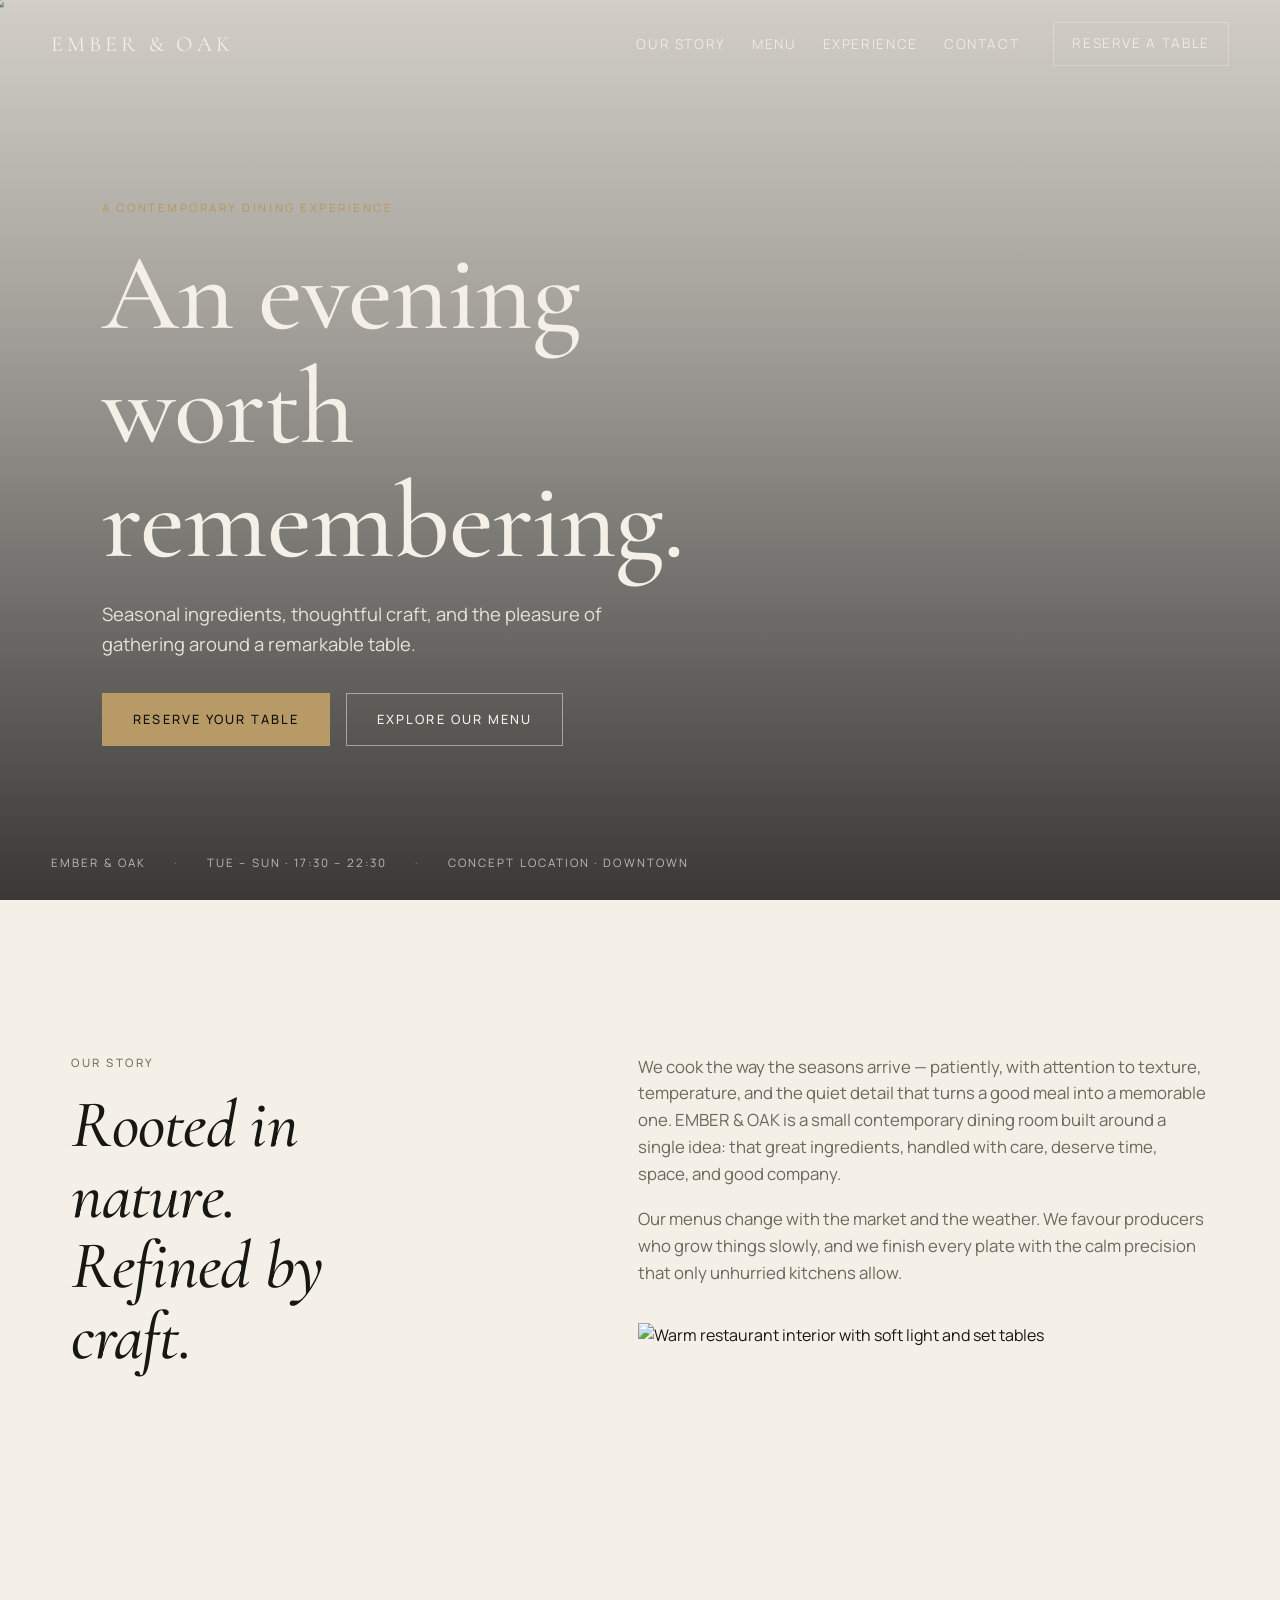
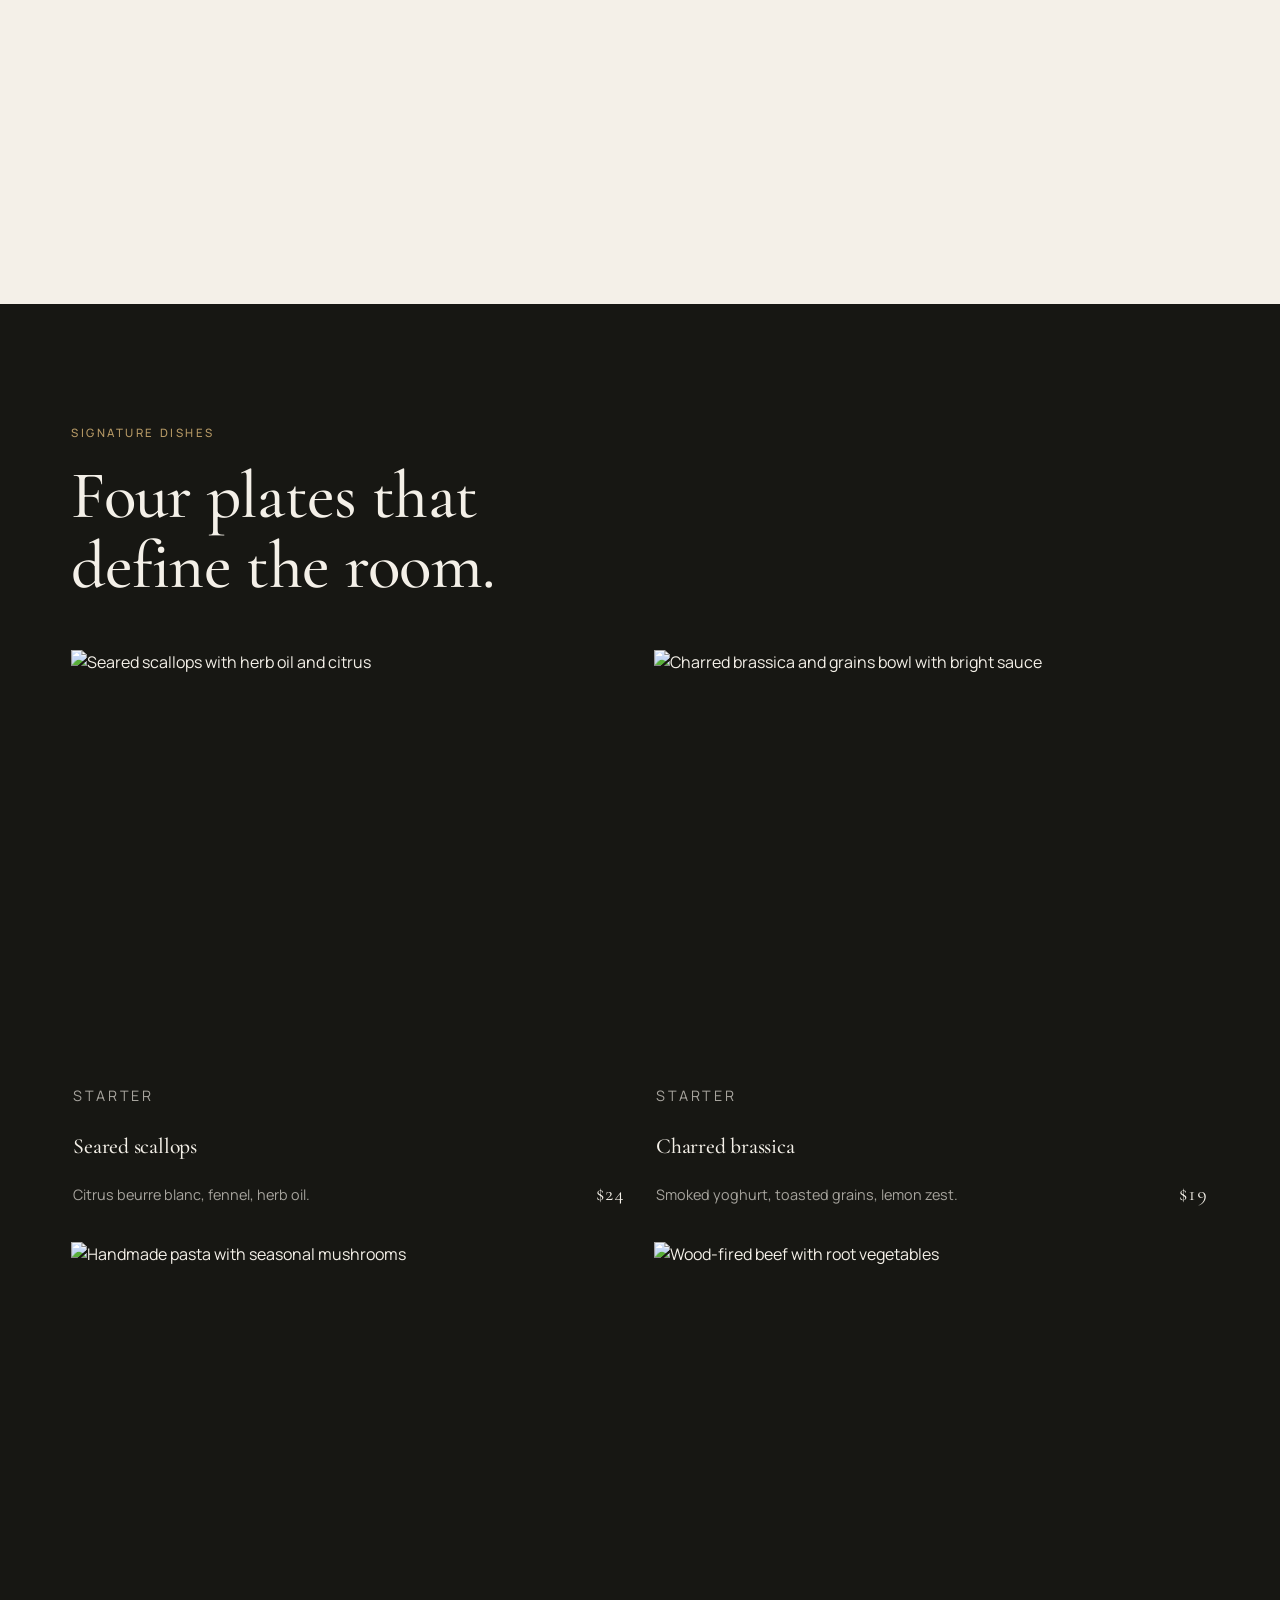
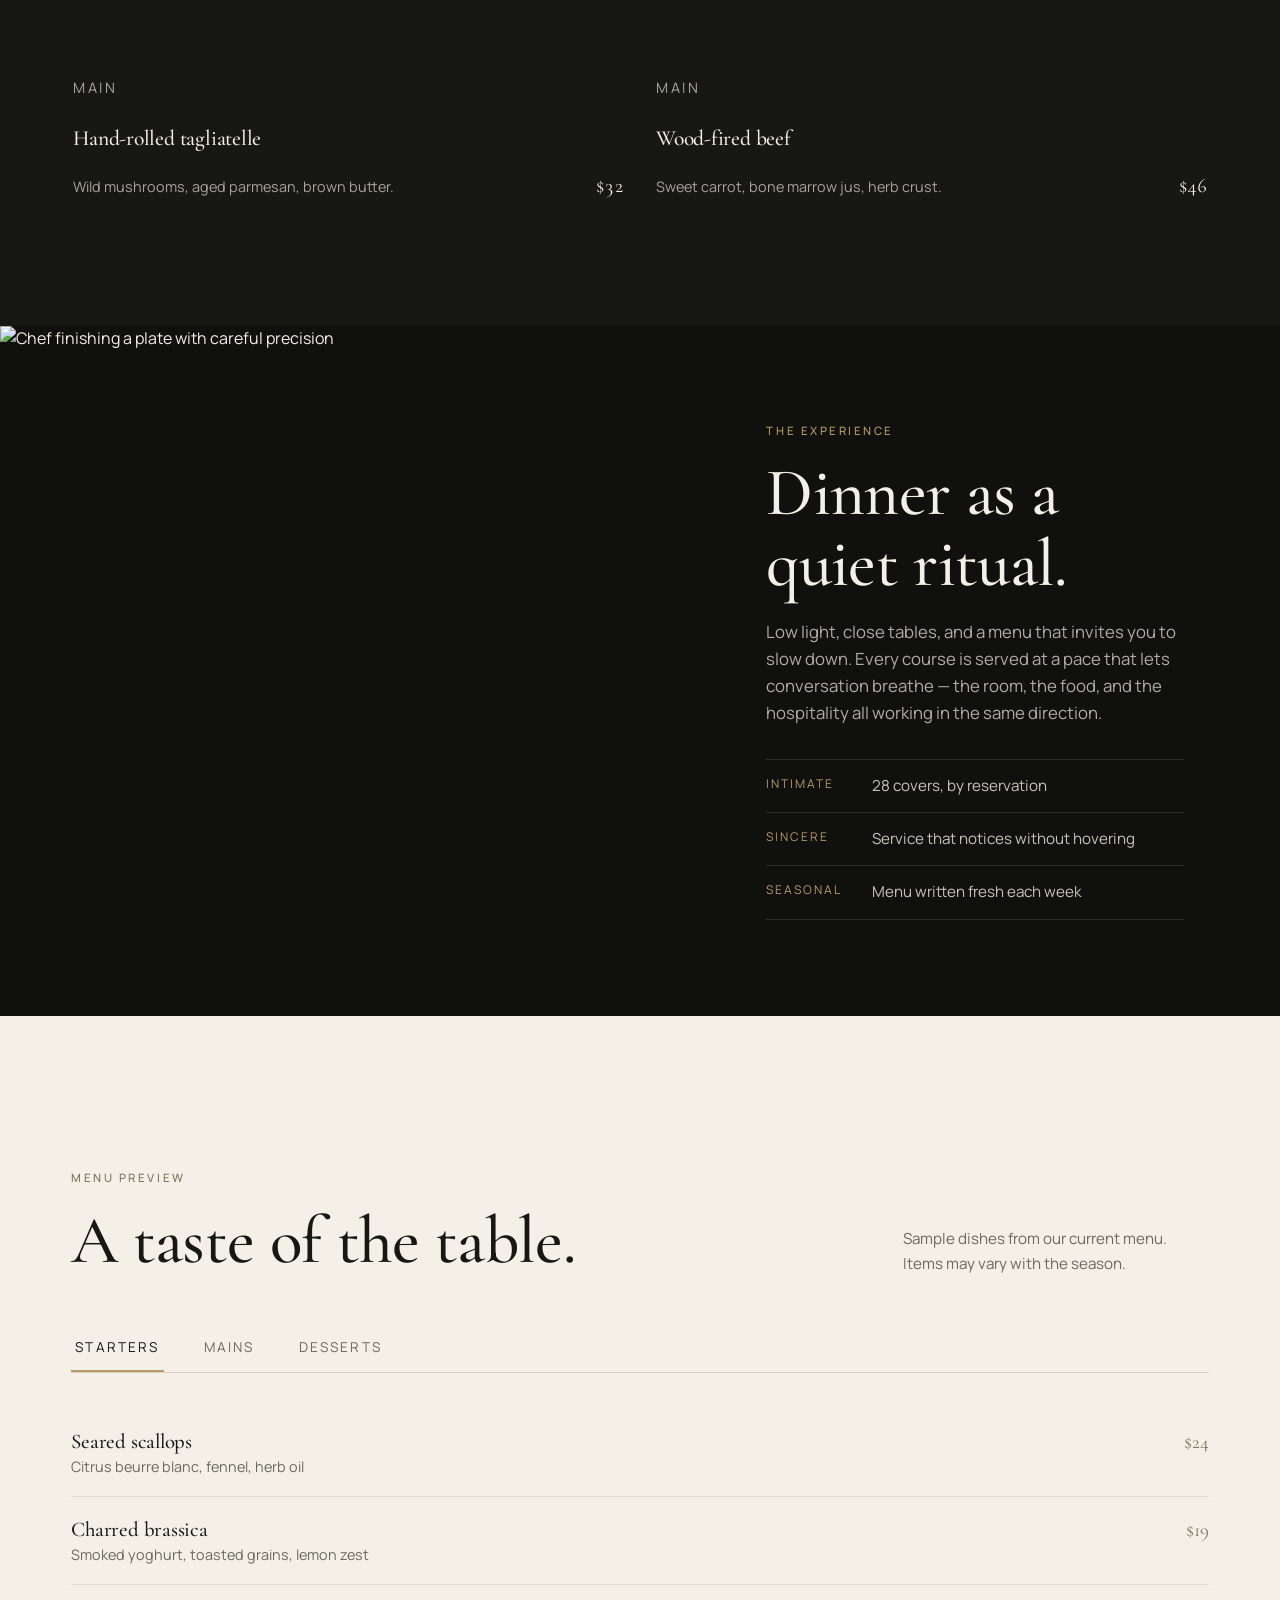
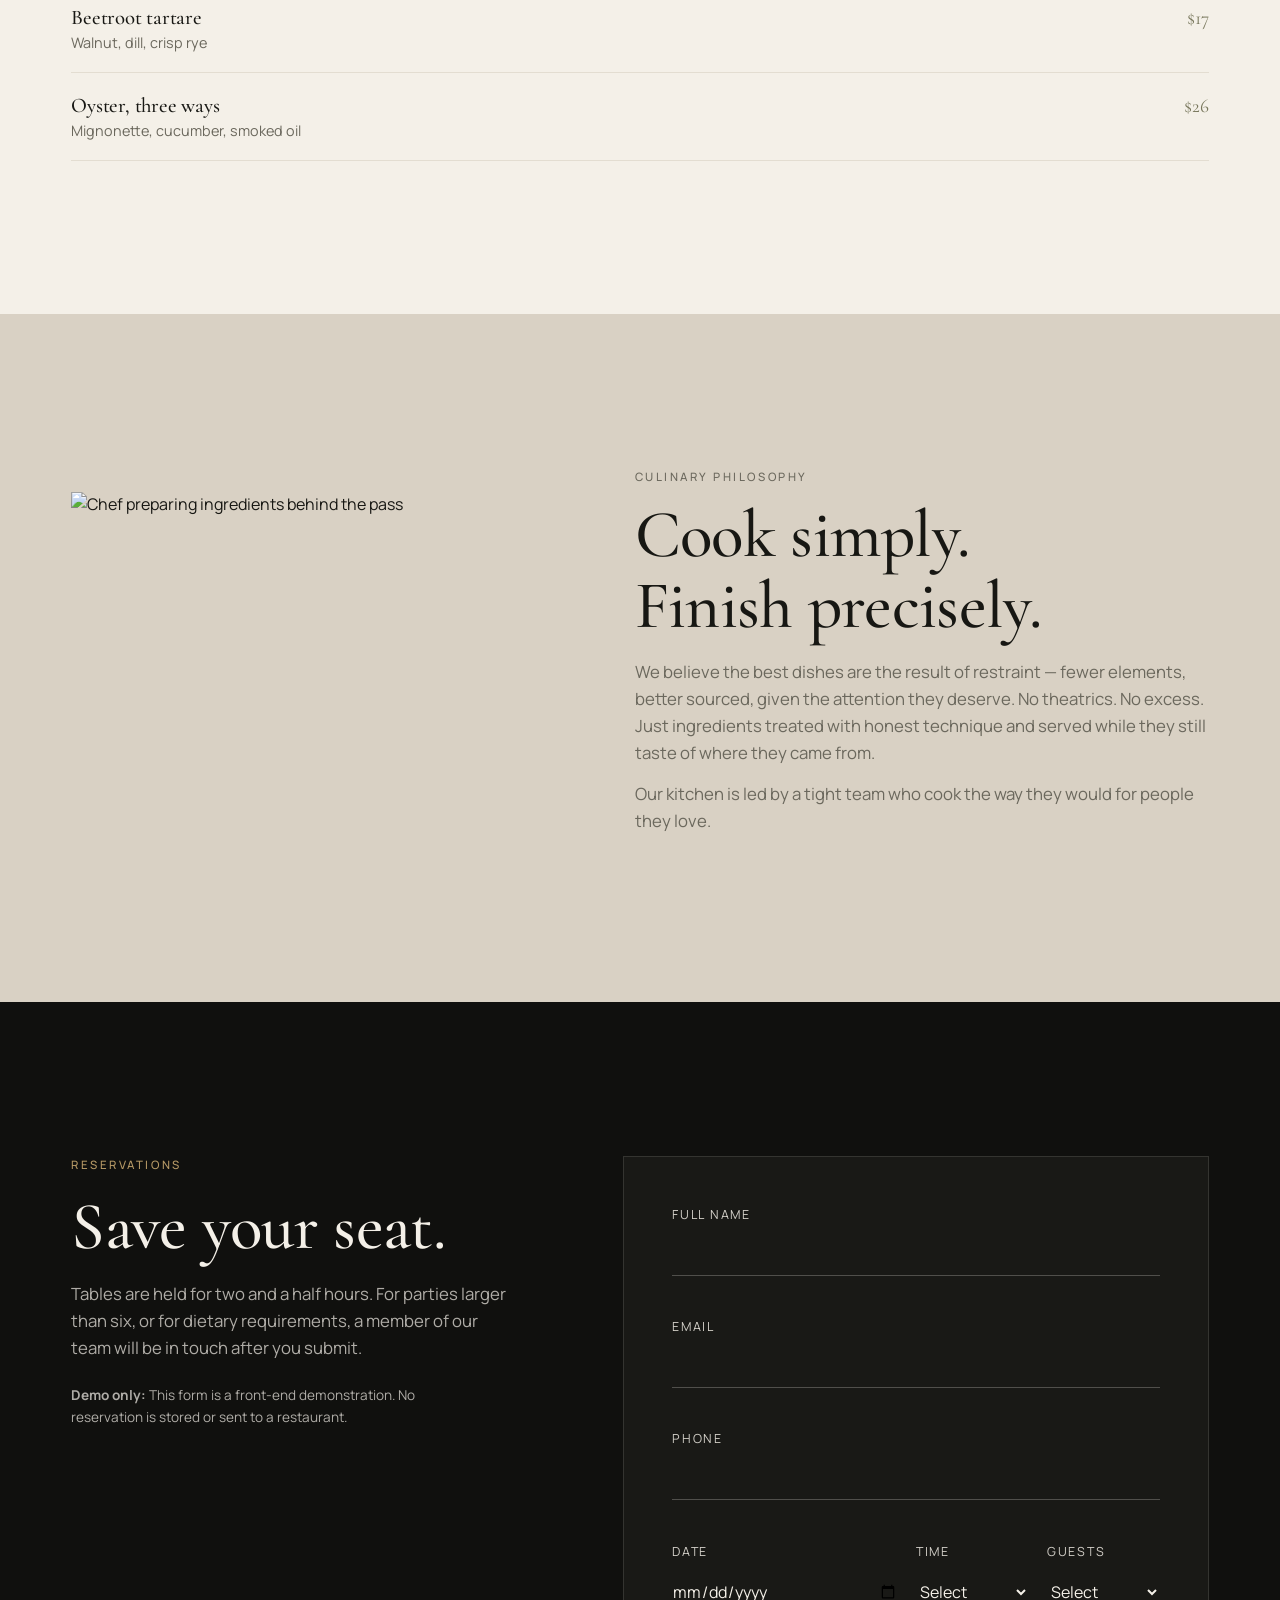
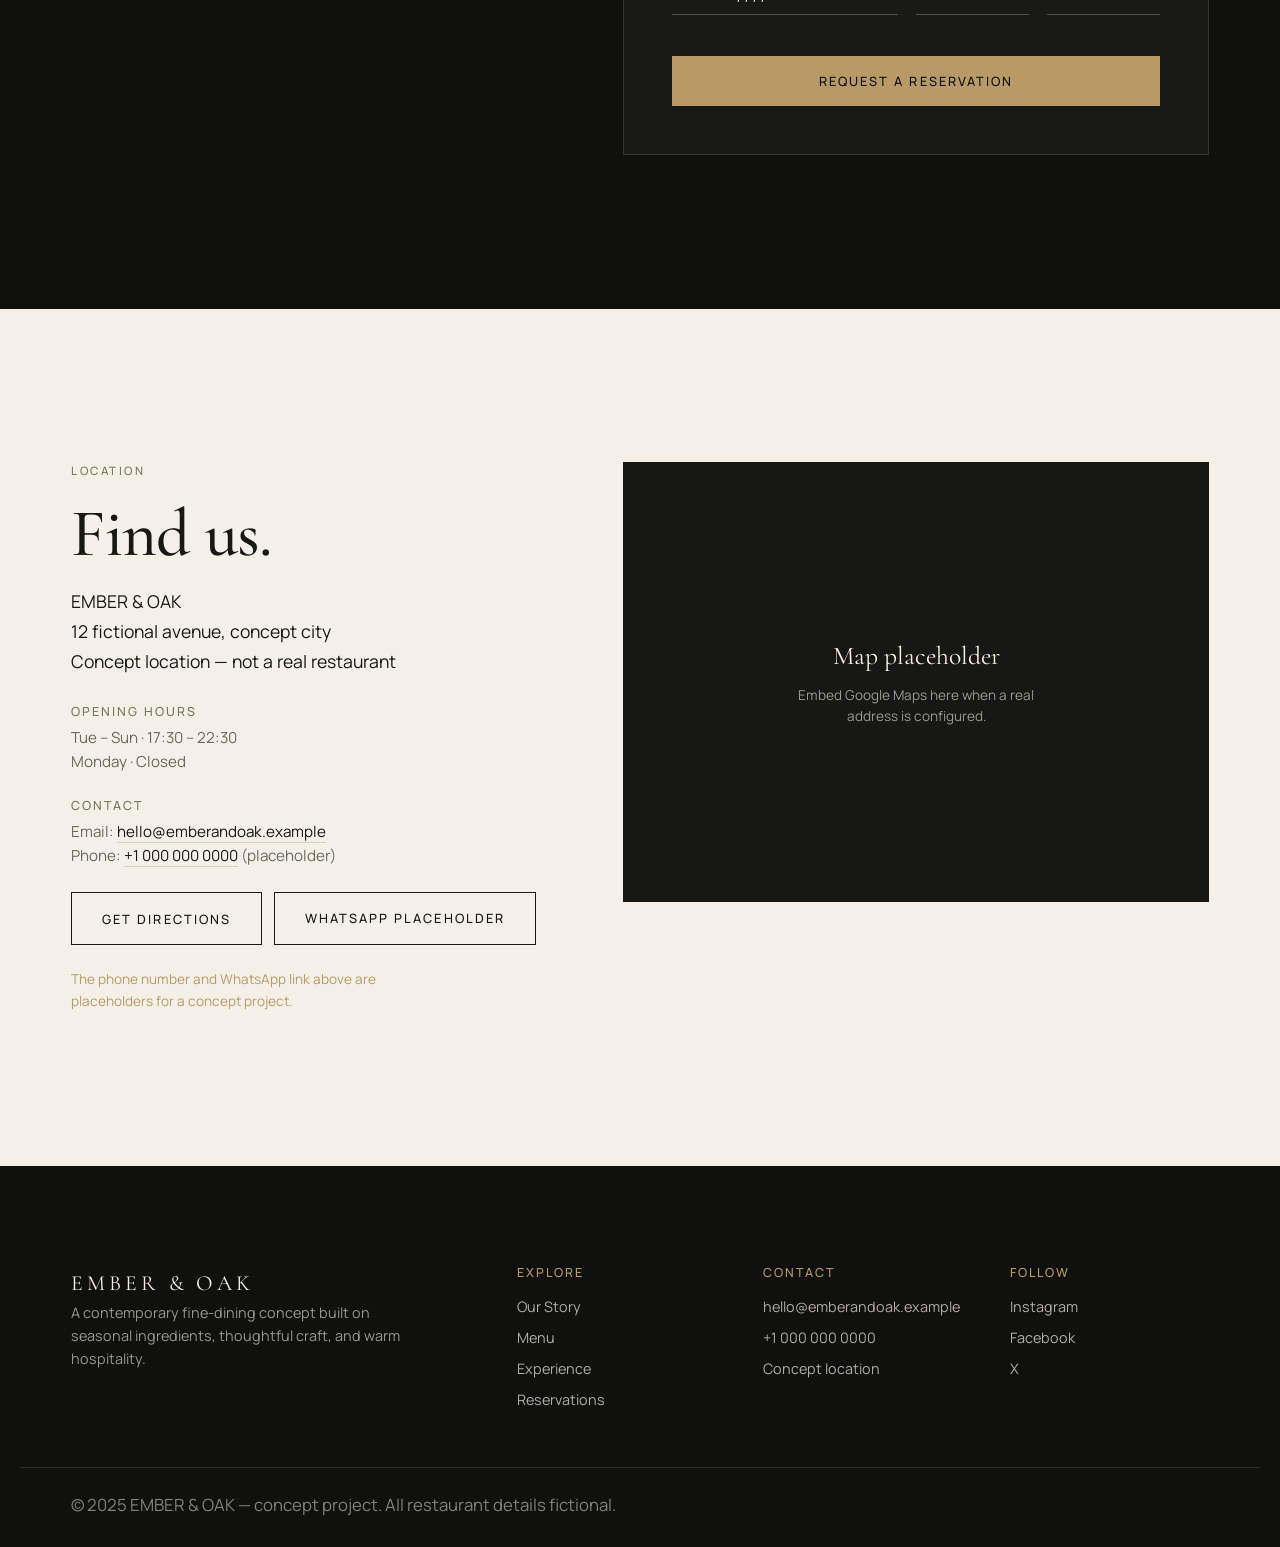
==== index.html @ cc6d019d "Initial commit: Premium restaurant website" ====
<!DOCTYPE html>
<html lang="en">
<head>
  <meta charset="UTF-8" />
  <meta name="viewport" content="width=device-width, initial-scale=1.0" />
<meta name="theme-color" content="#10100E" />
<meta name="color-scheme" content="light" />
  <title>EMBER &amp; OAK — Contemporary Fine Dining</title>
  <meta name="description" content="EMBER &amp; OAK is a contemporary fine-dining concept restaurant celebrating seasonal ingredients, thoughtful craft, and warm hospitality." />
  <link rel="preconnect" href="https://fonts.googleapis.com" />
  <link rel="preconnect" href="https://fonts.gstatic.com" crossorigin />
  <link href="https://fonts.googleapis.com/css2?family=Cormorant+Garamond:ital,wght@0,400;0,500;0,600;1,400;1,500&family=Manrope:wght@300;400;500;600;700&display=swap" rel="stylesheet" />
  <link rel="icon" href="data:image/svg+xml,%3Csvg xmlns='http://www.w3.org/2000/svg' viewBox='0 0 32 32'%3E%3Crect width='32' height='32' fill='%2310100E'/%3E%3Ctext x='16' y='22' font-size='18' text-anchor='middle' fill='%23B79A66' font-family='serif'%3EE%3C/text%3E%3C/svg%3E" />
  <link rel="stylesheet" href="styles.css" />
</head>
<body class="has-motion">
  <a class="skip-link" href="#main">Skip to content</a>

  <header class="site-header" id="siteHeader">
    <a class="brand" href="#hero" aria-label="EMBER & OAK home">EMBER &amp; OAK</a>
    <nav class="site-nav" id="siteNav" aria-label="Primary">
      <ul>
        <li><a href="#story">Our Story</a></li>
        <li><a href="#menu">Menu</a></li>
        <li><a href="#experience">Experience</a></li>
        <li><a href="#contact">Contact</a></li>
      </ul>
      <a class="nav-cta" href="#reserve">Reserve a Table</a>
    </nav>
    <button class="menu-toggle" id="menuToggle" aria-expanded="false" aria-controls="siteNav" aria-label="Toggle menu">
      <span></span><span></span>
    </button>
  </header>

  <main id="main">
    <section class="hero" id="hero">
      <div class="hero-media">
        <img src="https://images.unsplash.com/photo-1414235077428-338989a2e8c0?auto=format&fit=crop&w=2000&q=80" alt="Candlelit fine-dining table set with plated courses" width="2000" height="1333" fetchpriority="high" />
      </div>
      <div class="hero-shade" aria-hidden="true"></div>
      <div class="hero-content">
        <p class="eyebrow">A contemporary dining experience</p>
        <h1>An evening<br/>worth remembering.</h1>
        <p class="hero-lede">Seasonal ingredients, thoughtful craft, and the pleasure of gathering around a remarkable table.</p>
        <div class="hero-actions">
          <a class="btn btn-primary" href="#reserve">Reserve Your Table</a>
          <a class="btn btn-ghost" href="#menu">Explore Our Menu</a>
        </div>
      </div>
      <div class="hero-meta" aria-label="Opening details">
        <span>EMBER &amp; OAK</span>
        <span>Tue – Sun · 17:30 – 22:30</span>
        <span>Concept location · Downtown</span>
      </div>
    </section>

    <section class="story" id="story">
      <div class="container story-grid">
        <div class="story-left">
          <p class="eyebrow">Our story</p>
          <h2>Rooted in nature.<br/>Refined by craft.</h2>
        </div>
        <div class="story-right">
          <p>We cook the way the seasons arrive — patiently, with attention to texture, temperature, and the quiet detail that turns a good meal into a memorable one. EMBER &amp; OAK is a small contemporary dining room built around a single idea: that great ingredients, handled with care, deserve time, space, and good company.</p>
          <p>Our menus change with the market and the weather. We favour producers who grow things slowly, and we finish every plate with the calm precision that only unhurried kitchens allow.</p>
          <div class="story-image">
            <img src="https://images.unsplash.com/photo-1517248135467-4c7edcad34c4?auto=format&fit=crop&w=1400&q=75" alt="Warm restaurant interior with soft light and set tables" width="1400" height="933" loading="lazy" />
          </div>
        </div>
      </div>
    </section>

    <section class="dishes" id="dishes">
      <div class="container">
        <div class="section-head">
          <p class="eyebrow">Signature dishes</p>
          <h2>Four plates that define the room.</h2>
        </div>
        <div class="dish-grid">
          <article class="dish dish--a">
            <div class="dish-media">
              <img src="https://images.unsplash.com/photo-1555939594-58d7cb561ad1?auto=format&fit=crop&w=1000&q=75" alt="Seared scallops with herb oil and citrus" width="1000" height="750" loading="lazy" />
            </div>
            <div class="dish-body">
              <p class="dish-cat">Starter</p>
              <h3>Seared scallops</h3>
              <p>Citrus beurre blanc, fennel, herb oil.</p>
              <span class="dish-price">$24</span>
            </div>
          </article>
          <article class="dish dish--b">
            <div class="dish-media">
              <img src="https://images.unsplash.com/photo-1546069901-ba9599a7e63c?auto=format&fit=crop&w=1000&q=75" alt="Charred brassica and grains bowl with bright sauce" width="1000" height="750" loading="lazy" />
            </div>
            <div class="dish-body">
              <p class="dish-cat">Starter</p>
              <h3>Charred brassica</h3>
              <p>Smoked yoghurt, toasted grains, lemon zest.</p>
              <span class="dish-price">$19</span>
            </div>
          </article>
          <article class="dish dish--c">
            <div class="dish-media">
              <img src="https://images.unsplash.com/photo-1551183053-bf91a1d81141?auto=format&fit=crop&w=1000&q=75" alt="Handmade pasta with seasonal mushrooms" width="1000" height="750" loading="lazy" />
            </div>
            <div class="dish-body">
              <p class="dish-cat">Main</p>
              <h3>Hand-rolled tagliatelle</h3>
              <p>Wild mushrooms, aged parmesan, brown butter.</p>
              <span class="dish-price">$32</span>
            </div>
          </article>
          <article class="dish dish--d">
            <div class="dish-media">
              <img src="https://images.unsplash.com/photo-1544025162-d76694265947?auto=format&fit=crop&w=1000&q=75" alt="Wood-fired beef with root vegetables" width="1000" height="750" loading="lazy" />
            </div>
            <div class="dish-body">
              <p class="dish-cat">Main</p>
              <h3>Wood-fired beef</h3>
              <p>Sweet carrot, bone marrow jus, herb crust.</p>
              <span class="dish-price">$46</span>
            </div>
          </article>
        </div>
      </div>
    </section>

    <section class="experience" id="experience">
      <div class="exp-media">
        <img src="https://images.unsplash.com/photo-1504674900247-0877df9cc836?auto=format&fit=crop&w=1800&q=75" alt="Chef finishing a plate with careful precision" width="1800" height="1200" loading="lazy" />
      </div>
      <div class="exp-content">
        <p class="eyebrow">The experience</p>
        <h2>Dinner as a quiet ritual.</h2>
        <p>Low light, close tables, and a menu that invites you to slow down. Every course is served at a pace that lets conversation breathe — the room, the food, and the hospitality all working in the same direction.</p>
        <ul class="exp-list">
          <li><span>Intimate</span> 28 covers, by reservation</li>
          <li><span>Sincere</span> Service that notices without hovering</li>
          <li><span>Seasonal</span> Menu written fresh each week</li>
        </ul>
      </div>
    </section>

    <section class="menu" id="menu">
      <div class="container">
        <div class="section-head section-head--split">
          <div>
            <p class="eyebrow">Menu preview</p>
            <h2>A taste of the table.</h2>
          </div>
          <p class="section-note">Sample dishes from our current menu. Items may vary with the season.</p>
        </div>
        <div class="menu-tabs" role="tablist" aria-label="Menu categories">
          <button class="menu-tab is-active" role="tab" aria-selected="true" data-category="starters">Starters</button>
          <button class="menu-tab" role="tab" aria-selected="false" data-category="mains">Mains</button>
          <button class="menu-tab" role="tab" aria-selected="false" data-category="desserts">Desserts</button>
        </div>
        <div class="menu-panel is-active" data-category="starters" role="tabpanel">
          <div class="menu-item"><div><h4>Seared scallops</h4><p>Citrus beurre blanc, fennel, herb oil</p></div><span>$24</span></div>
          <div class="menu-item"><div><h4>Charred brassica</h4><p>Smoked yoghurt, toasted grains, lemon zest</p></div><span>$19</span></div>
          <div class="menu-item"><div><h4>Beetroot tartare</h4><p>Walnut, dill, crisp rye</p></div><span>$17</span></div>
          <div class="menu-item"><div><h4>Oyster, three ways</h4><p>Mignonette, cucumber, smoked oil</p></div><span>$26</span></div>
        </div>
        <div class="menu-panel" data-category="mains" role="tabpanel" hidden>
          <div class="menu-item"><div><h4>Hand-rolled tagliatelle</h4><p>Wild mushrooms, aged parmesan, brown butter</p></div><span>$32</span></div>
          <div class="menu-item"><div><h4>Wood-fired beef</h4><p>Sweet carrot, bone marrow jus, herb crust</p></div><span>$46</span></div>
          <div class="menu-item"><div><h4>Roasted cod</h4><p>Saffron mussel sauce, leek, potato</p></div><span>$38</span></div>
          <div class="menu-item"><div><h4>Lamb shoulder</h4><p>Chickpea, preserved lemon, mint</p></div><span>$44</span></div>
        </div>
        <div class="menu-panel" data-category="desserts" role="tabpanel" hidden>
          <div class="menu-item"><div><h4>Dark chocolate ganache</h4><p>Hazelnut praline, sea salt</p></div><span>$14</span></div>
          <div class="menu-item"><div><h4>Honey &amp; thyme panna cotta</h4><p>Roasted fig, oat crumble</p></div><span>$12</span></div>
          <div class="menu-item"><div><h4>Pear tarte tatin</h4><p>Vanilla ice cream, caramel</p></div><span>$13</span></div>
          <div class="menu-item"><div><h4>Citrus sorbet</h4><p>Bergamot, olive oil, maldon</p></div><span>$10</span></div>
        </div>
      </div>
    </section>

    <section class="philosophy" id="philosophy">
      <div class="container philo-grid">
        <div class="philo-image">
          <img src="https://images.unsplash.com/photo-1552566626-52f8b828add9?auto=format&fit=crop&w=1200&q=75" alt="Chef preparing ingredients behind the pass" width="1200" height="800" loading="lazy" />
        </div>
        <div class="philo-text">
          <p class="eyebrow">Culinary philosophy</p>
          <h2>Cook simply. Finish precisely.</h2>
          <p>We believe the best dishes are the result of restraint — fewer elements, better sourced, given the attention they deserve. No theatrics. No excess. Just ingredients treated with honest technique and served while they still taste of where they came from.</p>
          <p>Our kitchen is led by a tight team who cook the way they would for people they love.</p>
        </div>
      </div>
    </section>

    <section class="reserve" id="reserve">
      <div class="container reserve-grid">
        <div class="reserve-text">
          <p class="eyebrow">Reservations</p>
          <h2>Save your seat.</h2>
          <p>Tables are held for two and a half hours. For parties larger than six, or for dietary requirements, a member of our team will be in touch after you submit.</p>
          <p class="demo-note"><strong>Demo only:</strong> This form is a front-end demonstration. No reservation is stored or sent to a restaurant.</p>
        </div>
        <form class="reserve-form" id="reserveForm" novalidate>
          <div class="field">
            <label for="name">Full name</label>
            <input id="name" name="name" type="text" autocomplete="name" spellcheck="false" required />
            <span class="error" data-for="name"></span>
          </div>
          <div class="field">
            <label for="email">Email</label>
            <input id="email" name="email" type="email" autocomplete="email" inputmode="email" spellcheck="false" required />
            <span class="error" data-for="email"></span>
          </div>
          <div class="field">
            <label for="phone">Phone</label>
            <input id="phone" name="phone" type="tel" autocomplete="tel" inputmode="tel" spellcheck="false" />
            <span class="error" data-for="phone"></span>
          </div>
          <div class="field-row">
            <div class="field">
              <label for="date">Date</label>
              <input id="date" name="date" type="date" required />
              <span class="error" data-for="date"></span>
            </div>
            <div class="field">
              <label for="time">Time</label>
              <select id="time" name="time" required>
                <option value="">Select</option>
                <option>17:30</option><option>18:00</option><option>18:30</option><option>19:00</option><option>19:30</option><option>20:00</option><option>20:30</option><option>21:00</option>
              </select>
              <span class="error" data-for="time"></span>
            </div>
            <div class="field">
              <label for="guests">Guests</label>
              <select id="guests" name="guests" required>
                <option value="">Select</option>
                <option>1</option><option>2</option><option>3</option><option>4</option><option>5</option><option>6</option>
              </select>
              <span class="error" data-for="guests"></span>
            </div>
          </div>
          <button class="btn btn-primary btn-full" type="submit">Request a Reservation</button>
          <p class="form-success" id="formSuccess" hidden role="status" aria-live="polite">Thank you. This is a demo — no reservation has been sent.</p>
        </form>
      </div>
    </section>

    <section class="location" id="contact">
      <div class="container loc-grid">
        <div class="loc-info">
          <p class="eyebrow">Location</p>
          <h2>Find us.</h2>
          <address>
            <span>EMBER &amp; OAK</span>
            <span>12 fictional avenue, concept city</span>
            <span>Concept location — not a real restaurant</span>
          </address>
          <div class="loc-hours">
            <h4>Opening hours</h4>
            <p>Tue – Sun · 17:30 – 22:30</p>
            <p>Monday · Closed</p>
          </div>
          <div class="loc-contact">
            <h4>Contact</h4>
            <p>Email: <a href="mailto:hello@emberandoak.example">hello@emberandoak.example</a></p>
            <p>Phone: <a href="tel:+10000000000">+1 000 000 0000</a> (placeholder)</p>
          </div>
          <div class="loc-actions">
            <button class="btn btn-outline" type="button">Get Directions</button>
            <a class="btn btn-outline" href="https://wa.me/10000000000" target="_blank" rel="noopener">WhatsApp Placeholder</a>
          </div>
          <p class="demo-note">The phone number and WhatsApp link above are placeholders for a concept project.</p>
        </div>
        <div class="loc-map" aria-label="Map placeholder">
          <div class="map-placeholder">
            <span>Map placeholder</span>
            <small>Embed Google Maps here when a real address is configured.</small>
          </div>
        </div>
      </div>
    </section>

    <footer class="footer">
      <div class="container footer-grid">
        <div class="footer-brand">
          <a class="brand" href="#hero">EMBER &amp; OAK</a>
          <p>A contemporary fine-dining concept built on seasonal ingredients, thoughtful craft, and warm hospitality.</p>
        </div>
        <div class="footer-col">
          <h4>Explore</h4>
          <ul>
            <li><a href="#story">Our Story</a></li>
            <li><a href="#menu">Menu</a></li>
            <li><a href="#experience">Experience</a></li>
            <li><a href="#reserve">Reservations</a></li>
          </ul>
        </div>
        <div class="footer-col">
          <h4>Contact</h4>
          <ul>
            <li><a href="mailto:hello@emberandoak.example">hello@emberandoak.example</a></li>
            <li><a href="tel:+10000000000">+1 000 000 0000</a></li>
            <li>Concept location</li>
          </ul>
        </div>
        <div class="footer-col">
          <h4>Follow</h4>
          <ul class="social">
            <li><a href="#" onclick="return false;">Instagram</a></li>
            <li><a href="#" onclick="return false;">Facebook</a></li>
            <li><a href="#" onclick="return false;">X</a></li>
          </ul>
        </div>
      </div>
      <div class="container footer-bottom">
        <p>© 2025 EMBER &amp; OAK — concept project. All restaurant details fictional.</p>
      </div>
    </footer>
  </main>

  <script src="script.js" defer></script>
</body>
</html>
---- styles.css ----
:root{
  --charcoal:#171713;
  --black:#10100E;
  --ivory:#F4F0E8;
  --stone:#D9D1C4;
  --gold:#B79A66;
  --olive:#77765B;
  --text-muted:#6b685d;
  --max:1240px;
  --gutter:clamp(20px,4vw,56px);
  --radius-sharp:2px;
  --font-display:"Cormorant Garamond", Georgia, serif;
  --font-body:"Manrope","Helvetica Neue",Arial,sans-serif;
  --ease:cubic-bezier(.2,.7,.2,1);
}

*{box-sizing:border-box;margin:0;padding:0}
html{scroll-behavior:smooth;scroll-padding-top:84px;color-scheme:light}
body{font-family:var(--font-body);background:var(--ivory);color:var(--charcoal);line-height:1.6;-webkit-font-smoothing:antialiased}
body.has-motion .reveal{opacity:0;transform:translateY(28px);transition:opacity .9s var(--ease),transform .9s var(--ease)}
body.has-motion .reveal.in{opacity:1;transform:none}
@media (prefers-reduced-motion:reduce){html{scroll-behavior:auto}body.has-motion .reveal{opacity:1;transform:none;transition:none}}

img{max-width:100%;height:auto;display:block}
a,button{touch-action:manipulation}
a{color:inherit;text-decoration:none}
ul{list-style:none}
address{font-style:normal}
.skip-link{position:absolute;left:-9999px;top:0;background:var(--gold);color:var(--black);padding:10px 16px;z-index:999}
.skip-link:focus{left:16px;top:16px}
h1,h2,h3,h4{text-wrap:balance}
a:focus-visible,button:focus-visible{outline:2px solid var(--gold);outline-offset:3px}
input:focus-visible,select:focus-visible{outline:2px solid var(--gold);outline-offset:2px}
[id]{scroll-margin-top:84px}

.container{width:min(var(--max),100%);margin:0 auto;padding:0 var(--gutter)}
.eyebrow{font-size:.72rem;letter-spacing:.22em;text-transform:uppercase;color:var(--olive);margin-bottom:18px;font-weight:500}
h1,h2,h3,h4{font-family:var(--font-display);font-weight:500;letter-spacing:-.01em;line-height:1.05}
h1{font-size:clamp(3rem,8.5vw,7.5rem)}
h2{font-size:clamp(2.4rem,5.5vw,4.2rem)}
h3{font-size:1.6rem;margin:8px 0}
h4{font-size:1.25rem;margin-bottom:6px}
p{font-size:1.05rem;max-width:62ch}
.hero p,.exp-content p,.philo-text p,.story-right p,.reserve-text p{color:inherit}

.site-header{position:fixed;top:0;left:0;right:0;z-index:50;display:flex;align-items:center;justify-content:space-between;gap:24px;padding:22px var(--gutter);transition:background .4s var(--ease),backdrop-filter .4s var(--ease),box-shadow .4s var(--ease)}
.site-header.is-scrolled{background:rgba(16,16,14,.85);backdrop-filter:blur(10px);box-shadow:0 1px 0 rgba(244,240,232,.08)}
.brand{font-family:var(--font-display);font-size:1.35rem;letter-spacing:.18em;color:var(--ivory)}
.site-header:not(.is-scrolled) .brand,.hero .brand{color:var(--ivory)}
.site-nav{display:flex;align-items:center;gap:34px}
.site-nav ul{display:flex;gap:26px}
.site-nav a{font-size:.85rem;letter-spacing:.12em;text-transform:uppercase;color:var(--ivory);opacity:.85;transition:opacity .3s}
.site-nav a:hover{opacity:1}
.nav-cta{border:1px solid rgba(244,240,232,.4);padding:10px 18px;font-size:.78rem;letter-spacing:.16em;text-transform:uppercase;color:var(--ivory);transition:background .3s var(--ease),color .3s var(--ease),border-color .3s var(--ease)}
.nav-cta:hover{background:var(--ivory);color:var(--black)}
.menu-toggle{display:none;flex-direction:column;gap:6px;background:none;border:0;cursor:pointer;padding:6px}
.menu-toggle span{display:block;width:24px;height:1px;background:var(--ivory);transition:transform .3s}

/* HERO */
.hero{position:relative;height:100dvh;min-height:620px;overflow:hidden;color:var(--ivory);display:grid;grid-template-rows:1fr auto}
.hero-media,.hero-shade{position:absolute;inset:0}
.hero-media img{width:100%;height:100%;object-fit:cover;transform:scale(1.02)}
.hero-shade{background:linear-gradient(180deg,rgba(16,16,14,.15) 0%,rgba(16,16,14,.35) 35%,rgba(16,16,14,.82) 100%)}
.hero-content{position:relative;z-index:2;padding:0 var(--gutter) 12vh;max-width:780px;align-self:end;margin-left:var(--gutter)}
.hero-content .eyebrow{color:var(--gold)}
.hero h1{margin-bottom:22px}
.hero-lede{font-size:1.15rem;max-width:46ch;margin-bottom:34px;opacity:.9}
.hero-actions{display:flex;gap:16px;flex-wrap:wrap}
.hero-meta{position:relative;z-index:2;display:flex;gap:28px;padding:0 var(--gutter) 28px;font-size:.72rem;letter-spacing:.18em;text-transform:uppercase;opacity:.7;flex-wrap:wrap}
.hero-meta span:not(:first-child)::before{content:"·";margin-right:28px;opacity:.5}

.btn{display:inline-flex;align-items:center;justify-content:center;gap:10px;padding:15px 30px;font-size:.8rem;letter-spacing:.16em;text-transform:uppercase;font-weight:500;border:1px solid transparent;transition:background .35s var(--ease),color .35s var(--ease),border-color .35s var(--ease);cursor:pointer;font-family:var(--font-body)}
.btn-primary{background:var(--gold);color:var(--black);border-color:var(--gold)}
.btn-primary:hover{background:var(--ivory);border-color:var(--ivory)}
.btn-ghost{background:transparent;color:var(--ivory);border-color:rgba(244,240,232,.5)}
.btn-ghost:hover{background:var(--ivory);color:var(--black)}
.btn-outline{background:transparent;color:var(--charcoal);border-color:var(--charcoal)}
.btn-outline:hover{background:var(--charcoal);color:var(--ivory)}
.btn-full{width:100%}

/* STORY */
.story{padding:clamp(80px,12vw,160px) 0;background:var(--ivory)}
.story-grid{display:grid;grid-template-columns:1fr 1.1fr;gap:48px;align-items:start}
.story-left h2{font-style:italic;max-width:12ch}
.story-right p{margin-bottom:18px;color:var(--text-muted)}
.story-image{margin-top:36px;overflow:hidden}
.story-image img{width:100%;aspect-ratio:4/3;object-fit:cover;transition:transform 1.2s var(--ease)}
.story-image:hover img{transform:scale(1.03)}

/* DISHES */
.dishes{padding:clamp(60px,10vw,120px) 0;background:var(--charcoal);color:var(--ivory)}
.dishes .eyebrow{color:var(--gold)}
.dishes .section-head h2{color:var(--ivory)}
.section-head{margin-bottom:48px}
.section-head h2{max-width:16ch}
.dish-grid{display:grid;grid-template-columns:repeat(12,1fr);gap:28px}
.dish{grid-column:span 6}
.dish--a{grid-column:1/7}
.dish--b{grid-column:7/13;transform:translateY(40px)}
.dish--c{grid-column:1/7}
.dish--d{grid-column:7/13;transform:translateY(40px)}
.dish-media{overflow:hidden}
.dish-media img{width:100%;aspect-ratio:4/3;object-fit:cover;transition:transform 1.1s var(--ease)}
.dish:hover .dish-media img{transform:scale(1.05)}
.dish-body{padding:18px 2px 0;display:flex;align-items:baseline;justify-content:space-between;gap:16px;flex-wrap:wrap}
.dish-cat{font-size:.7rem;letter-spacing:.18em;text-transform:uppercase;color:var(--gold);margin:0}
.dish-body h3{font-size:1.35rem;margin:4px 0;flex-basis:100%}
.dish-body p{font-size:.9rem;max-width:none;color:rgba(244,240,232,.65);margin:0 0 8px}
.dish-price{font-family:var(--font-display);font-size:1.25rem;color:var(--ivory);font-variant-numeric:tabular-nums}

/* EXPERIENCE */
.experience{display:grid;grid-template-columns:1.1fr 1fr;min-height:70vh;background:var(--black);color:var(--ivory)}
.exp-media{overflow:hidden}
.exp-media img{width:100%;height:100%;min-height:420px;object-fit:cover}
.exp-content{padding:clamp(48px,8vw,96px);display:flex;flex-direction:column;justify-content:center}
.exp-content .eyebrow{color:var(--gold)}
.exp-content h2{color:var(--ivory);margin-bottom:20px}
.exp-content p{color:rgba(244,240,232,.7);max-width:52ch}
.exp-list{margin-top:32px;border-top:1px solid rgba(244,240,232,.12)}
.exp-list li{display:flex;gap:18px;padding:14px 0;border-bottom:1px solid rgba(244,240,232,.12);font-size:.95rem;color:rgba(244,240,232,.8)}
.exp-list li span{color:var(--gold);min-width:88px;font-size:.75rem;letter-spacing:.16em;text-transform:uppercase}

/* MENU */
.menu{padding:clamp(80px,12vw,160px) 0;background:var(--ivory)}
.section-note{color:var(--text-muted);max-width:34ch;font-size:.95rem}
.section-head--split{display:flex;justify-content:space-between;align-items:end;gap:32px;flex-wrap:wrap}
.menu-tabs{display:flex;gap:8px;margin-bottom:36px;border-bottom:1px solid var(--stone);padding-bottom:0}
.menu-tab{background:none;border:0;cursor:pointer;font-family:var(--font-body);font-size:.85rem;letter-spacing:.16em;text-transform:uppercase;padding:14px 4px;margin-right:28px;color:var(--text-muted);border-bottom:2px solid transparent;transition:color .3s,border-color .3s}
.menu-tab:hover{color:var(--charcoal)}
.menu-tab.is-active{color:var(--charcoal);border-color:var(--gold)}
.menu-panel{display:none}
.menu-panel.is-active{display:block}
.menu-item{display:flex;justify-content:space-between;align-items:baseline;gap:24px;padding:18px 0;border-bottom:1px solid rgba(217,209,196,.6)}
.menu-item h4{font-family:var(--font-display);font-size:1.3rem;margin:0;font-weight:500}
.menu-item p{font-size:.9rem;color:var(--text-muted);max-width:none;margin-top:2px}
.menu-item>span{font-family:var(--font-display);font-size:1.2rem;color:var(--olive);white-space:nowrap}

/* PHILOSOPHY */
.philosophy{padding:clamp(80px,12vw,160px) 0;background:var(--stone)}
.philo-grid{display:grid;grid-template-columns:1fr 1.15fr;gap:64px;align-items:center}
.philo-image{overflow:hidden}
.philo-image img{width:100%;aspect-ratio:3/2;object-fit:cover}
.philo-text h2{margin-bottom:18px}
.philo-text p{color:var(--text-muted);margin-bottom:14px}

/* RESERVE */
.reserve{padding:clamp(80px,12vw,160px) 0;background:var(--black);color:var(--ivory)}
.reserve .eyebrow{color:var(--gold)}
.reserve h2{color:var(--ivory);margin-bottom:18px}
.reserve-grid{display:grid;grid-template-columns:1fr 1.2fr;gap:64px;align-items:start}
.reserve-text p{color:rgba(244,240,232,.7);max-width:44ch}
.demo-note{margin-top:24px;font-size:.85rem;color:var(--gold);max-width:44ch}
.reserve-form{background:rgba(244,240,232,.04);padding:clamp(28px,4vw,48px);border:1px solid rgba(244,240,232,.12)}
.field{margin-bottom:20px}
.field label{display:block;font-size:.78rem;letter-spacing:.14em;text-transform:uppercase;margin-bottom:8px;color:var(--ivory);opacity:.85}
.field input,.field select{width:100%;background:transparent;border:0;border-bottom:1px solid rgba(244,240,232,.25);padding:10px 0;font-family:var(--font-body);font-size:1rem;color:var(--ivory);transition:border-color .3s}
.field input:focus,.field select:focus{outline:none;border-color:var(--gold)}
.field .error{display:block;min-height:1.2em;margin-top:6px;font-size:.8rem;color:#e0a0a0}
.field-row{display:grid;grid-template-columns:2fr 1fr 1fr;gap:18px}
.form-success{margin-top:20px;padding:14px 18px;background:rgba(183,154,102,.15);border:1px solid var(--gold);color:var(--ivory);font-size:.9rem}

/* LOCATION */
.location{padding:clamp(80px,12vw,160px) 0;background:var(--ivory)}
.loc-grid{display:grid;grid-template-columns:1fr 1.2fr;gap:64px;align-items:start}
.loc-info address{font-size:1.1rem;line-height:1.7;margin:18px 0 28px}
.loc-info address span{display:block}
.loc-hours,.loc-contact{margin-bottom:24px}
.loc-hours h4,.loc-contact h4{font-family:var(--font-body);font-size:.78rem;letter-spacing:.16em;text-transform:uppercase;color:var(--olive);margin-bottom:8px;font-weight:500}
.loc-hours p,.loc-contact p{font-size:.95rem;color:var(--text-muted);max-width:none}
.loc-contact a{color:var(--charcoal);border-bottom:1px solid var(--stone)}
.loc-actions{display:flex;gap:12px;flex-wrap:wrap;margin-top:24px}
.map-placeholder{background:var(--charcoal);aspect-ratio:4/3;display:flex;flex-direction:column;align-items:center;justify-content:center;color:var(--ivory);text-align:center;padding:24px;gap:8px}
.map-placeholder span{font-family:var(--font-display);font-size:1.6rem}
.map-placeholder small{opacity:.6;font-size:.85rem;max-width:32ch}

/* FOOTER */
.footer{padding:clamp(60px,8vw,100px) 0 28px;background:var(--black);color:var(--ivory)}
.footer .brand{color:var(--ivory)}
.footer-grid{display:grid;grid-template-columns:2fr 1fr 1fr 1fr;gap:48px;margin-bottom:48px}
.footer-brand p{color:rgba(244,240,232,.6);font-size:.9rem;max-width:40ch}
.footer-col h4{font-family:var(--font-body);font-size:.78rem;letter-spacing:.16em;text-transform:uppercase;color:var(--gold);margin-bottom:16px;font-weight:500}
.footer-col li{margin-bottom:8px;font-size:.9rem;color:rgba(244,240,232,.7)}
.footer-col a{transition:color .3s}
.footer-col a:hover{color:var(--ivory)}
.footer-bottom{padding-top:24px;border-top:1px solid rgba(244,240,232,.12);font-size:.78rem;color:rgba(244,240,232,.5)}

/* RESPONSIVE */
@media (max-width:980px){
  .story-grid,.philo-grid,.loc-grid,.reserve-grid{grid-template-columns:1fr;gap:36px}
  .experience{grid-template-columns:1fr}
  .dish-grid{display:flex;flex-direction:column;gap:28px}
  .dish--b,.dish--d{transform:none}
  .dish{grid-column:auto}
  .footer-grid{grid-template-columns:1fr 1fr;gap:32px}
  .field-row{grid-template-columns:1fr}
  .menu-tab{margin-right:18px}
}
@media (max-width:720px){
  .site-nav{display:none;position:absolute;top:100%;left:0;right:0;background:rgba(16,16,14,.96);backdrop-filter:blur(10px);flex-direction:column;align-items:flex-start;padding:24px var(--gutter);gap:20px}
  .site-nav.is-open{display:flex}
  .site-nav ul{flex-direction:column;gap:16px;width:100%}
  .nav-cta{width:100%;text-align:center}
  .menu-toggle{display:flex}
  .hero-content{margin-left:0;padding-bottom:16vh}
  .hero-meta{flex-direction:column;gap:6px}
  .hero-meta span:not(:first-child)::before{content:none;margin:0}
  .experience{min-height:auto}
  .footer-grid{grid-template-columns:1fr}
  .section-head--split{flex-direction:column;align-items:start}
}
@media (max-width:480px){
  .hero-actions{flex-direction:column}
  .hero-actions .btn{width:100%}
  .loc-actions{flex-direction:column}
  .loc-actions .btn{width:100%}
}
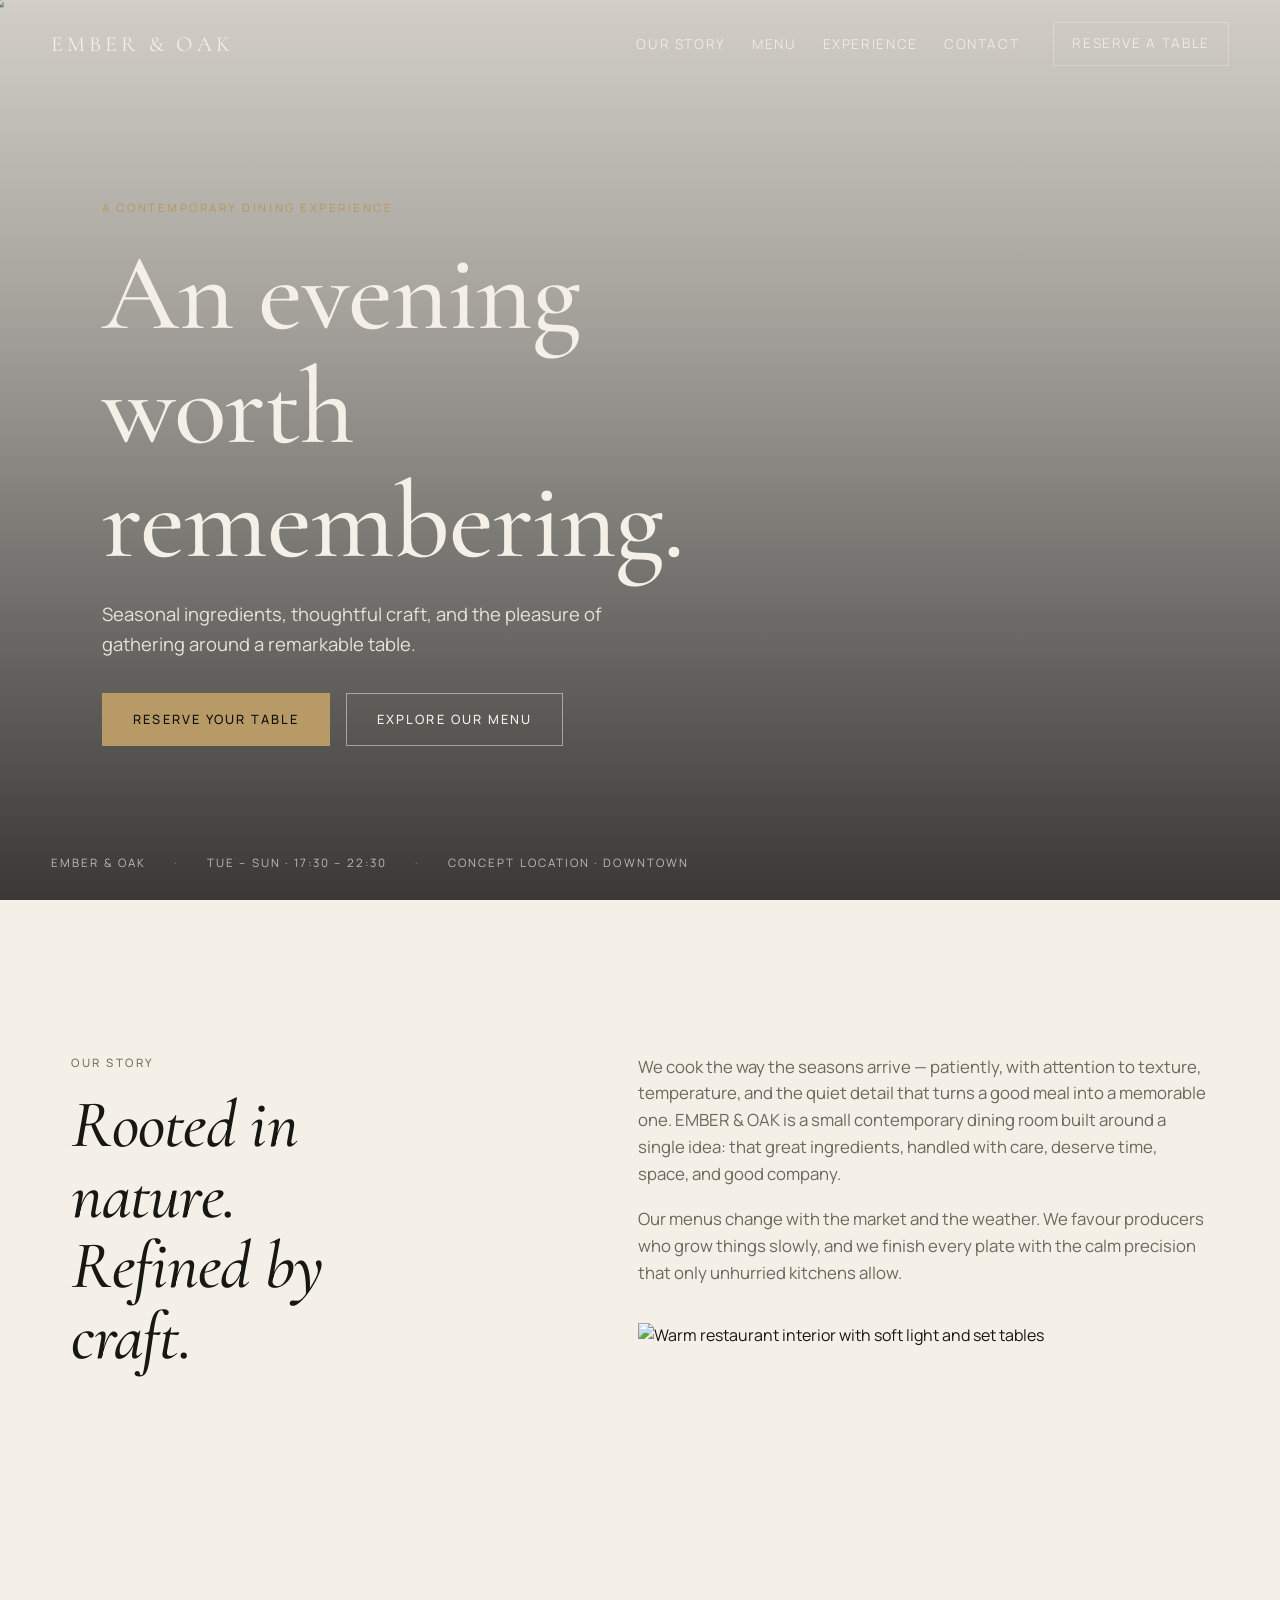
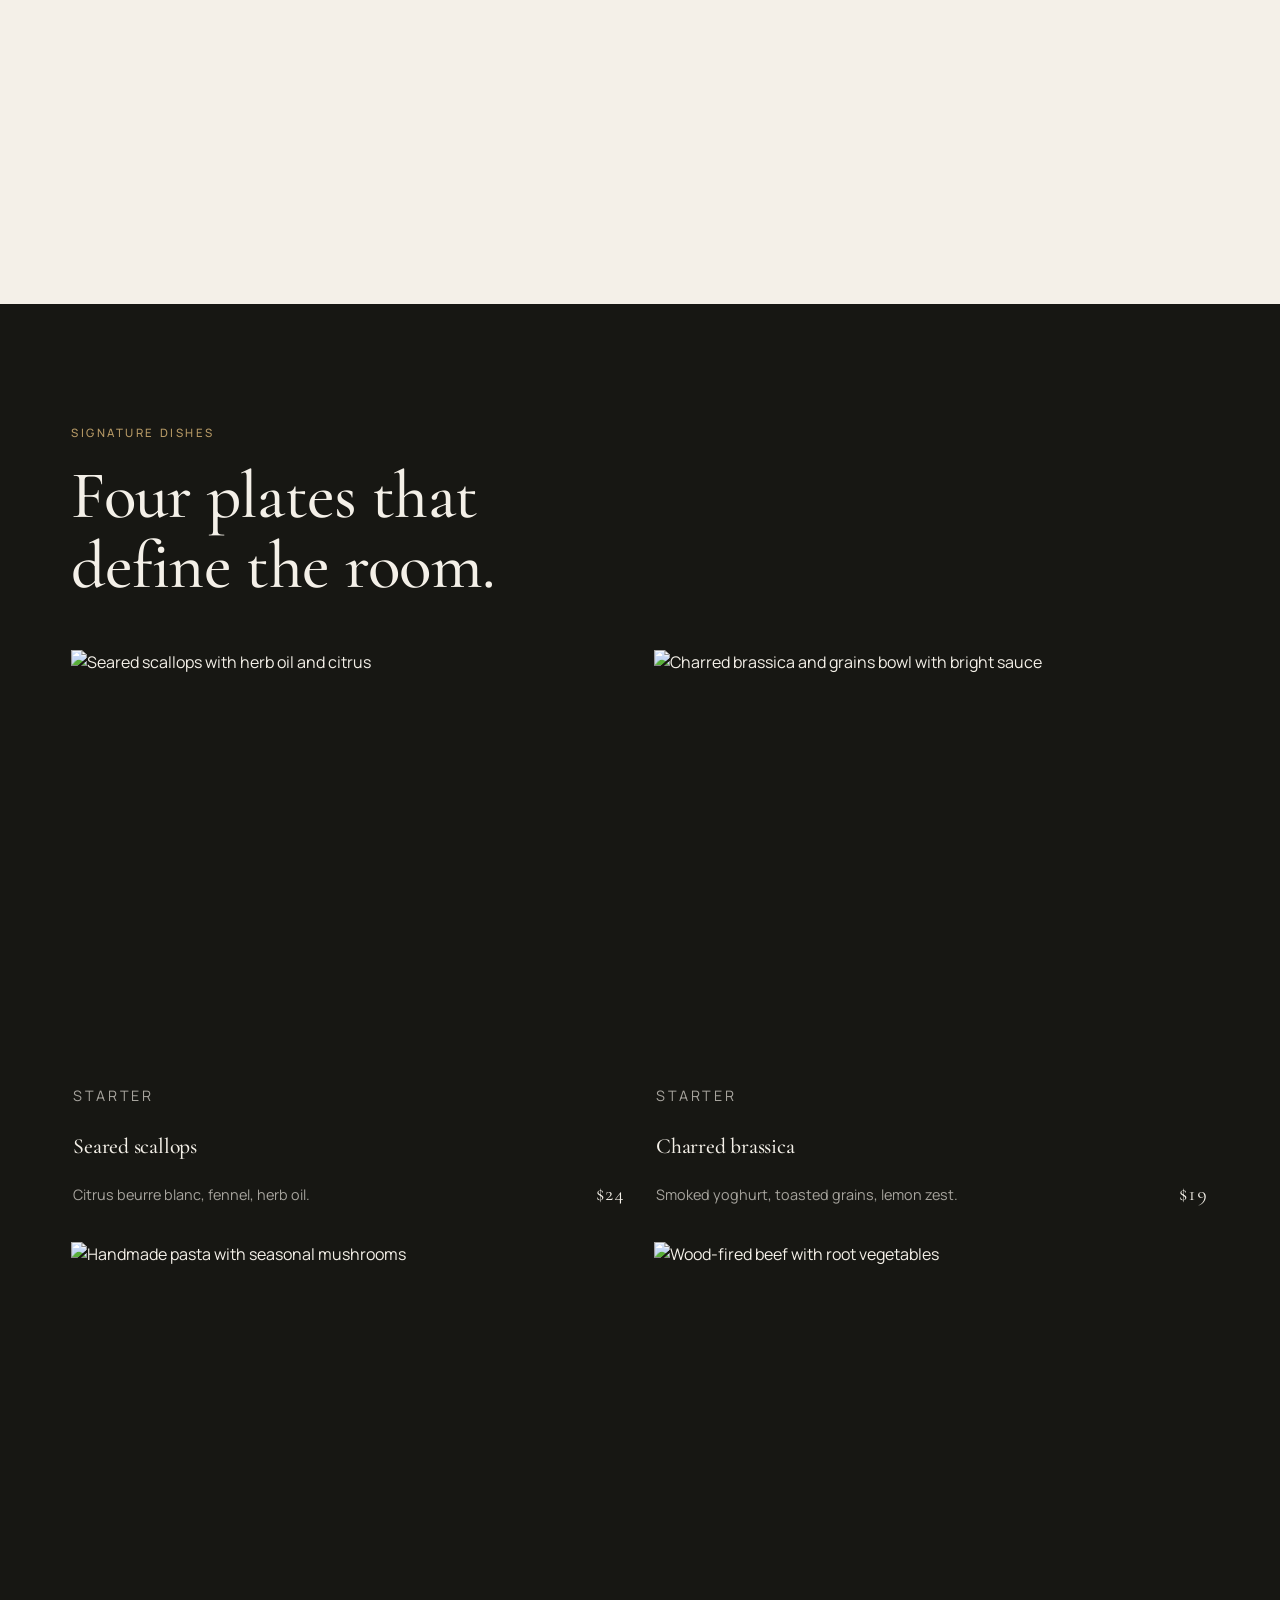
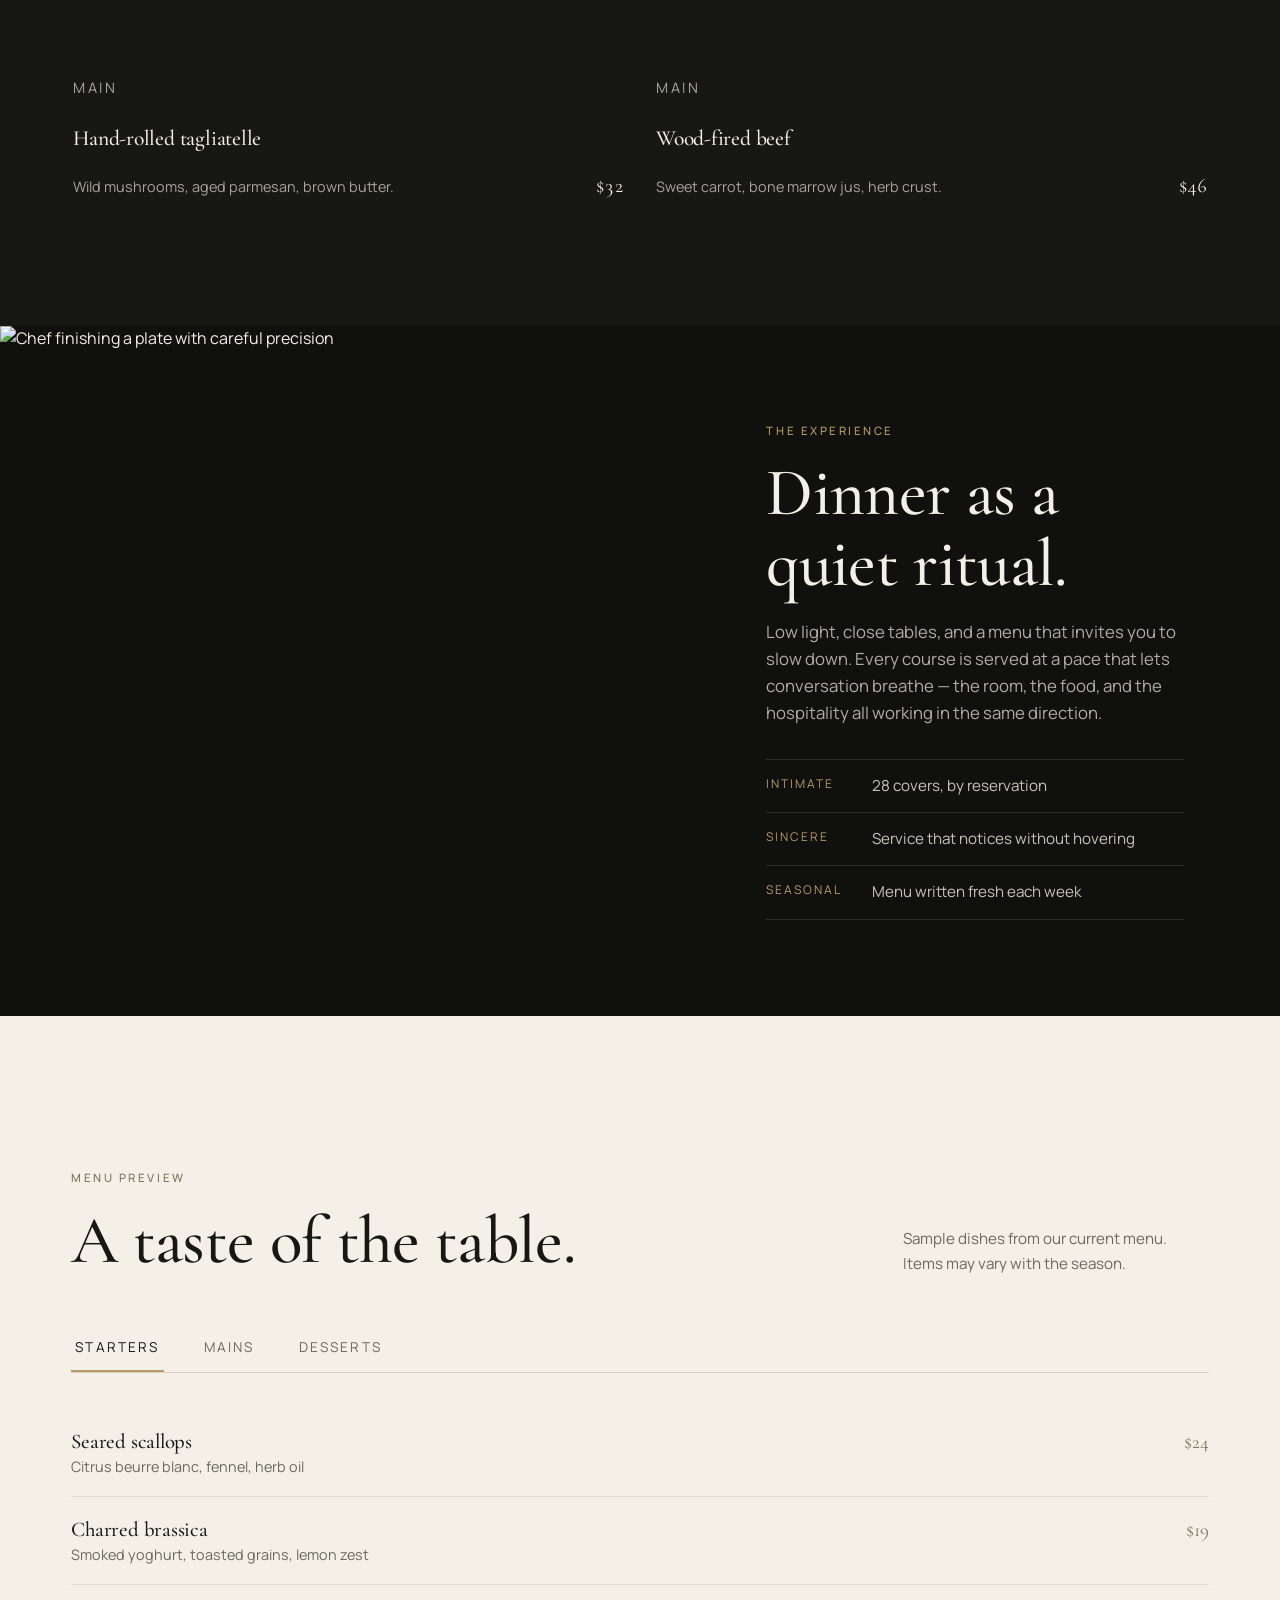
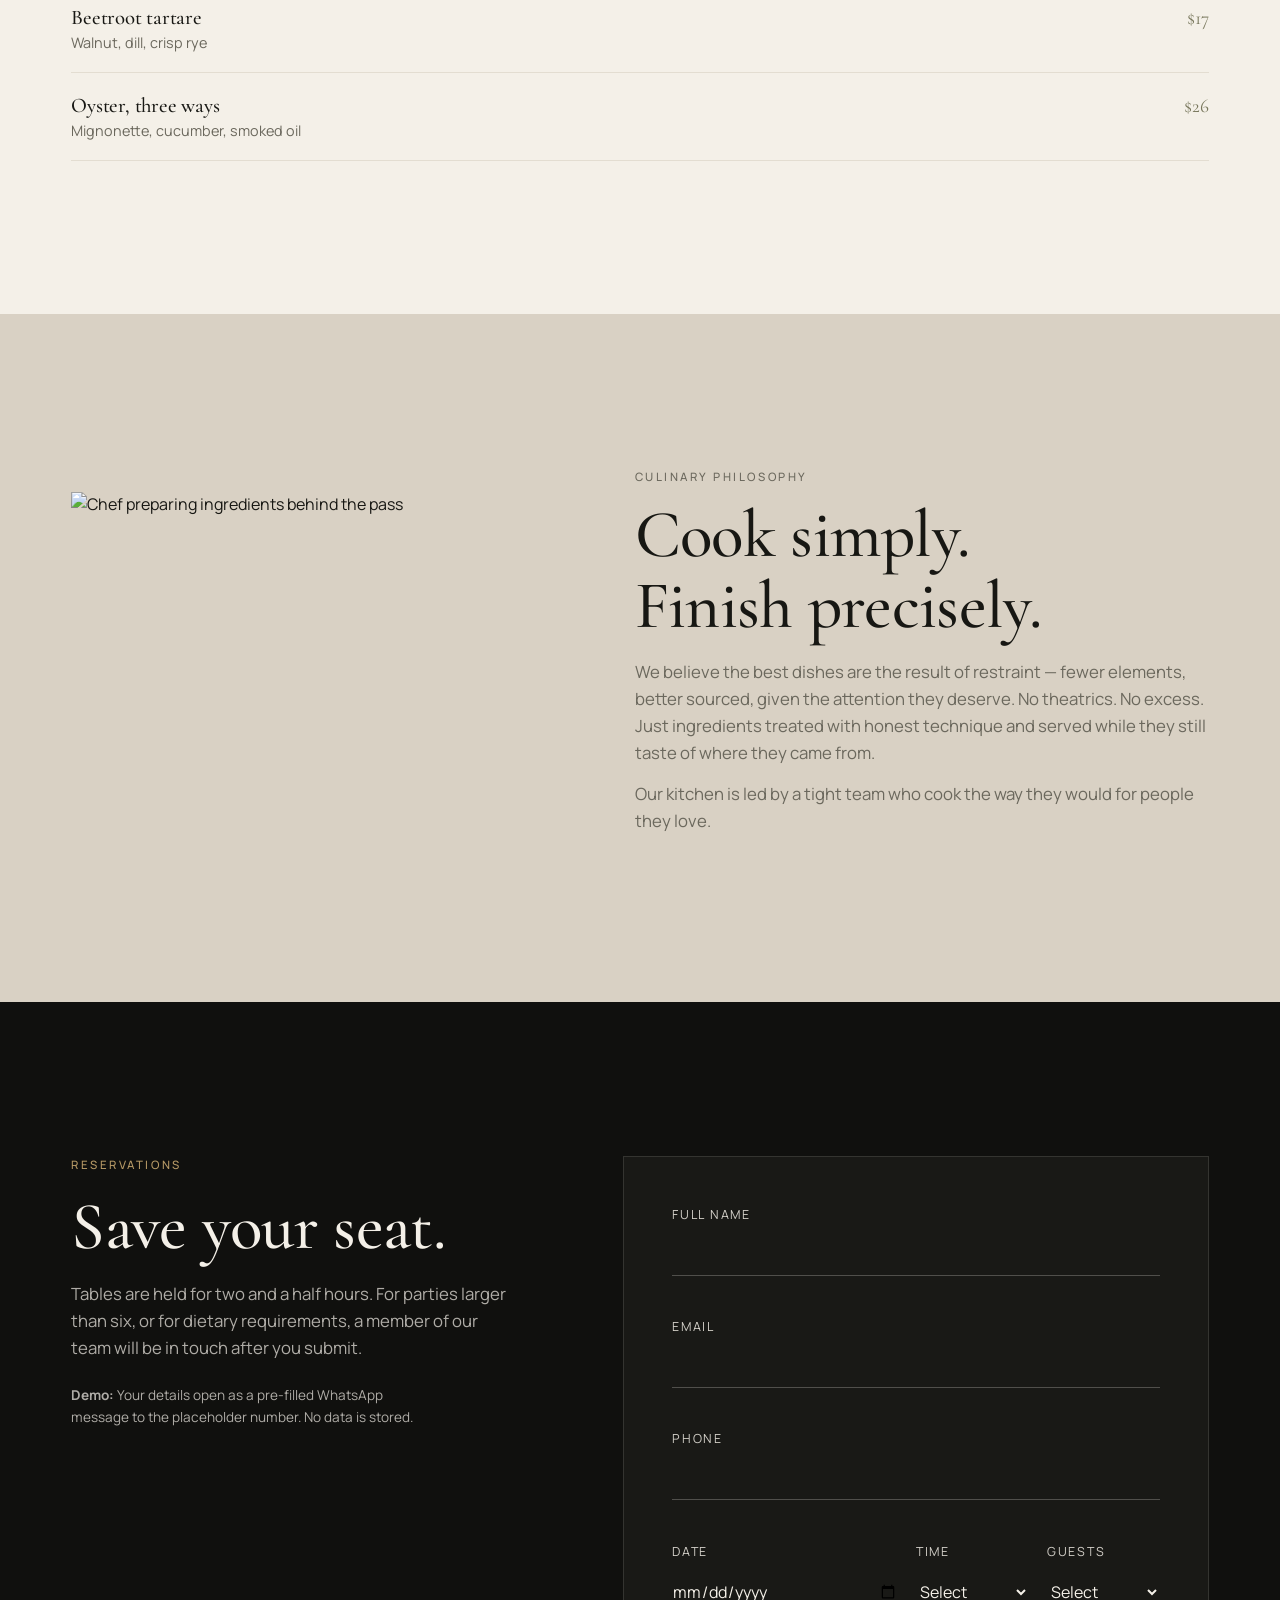
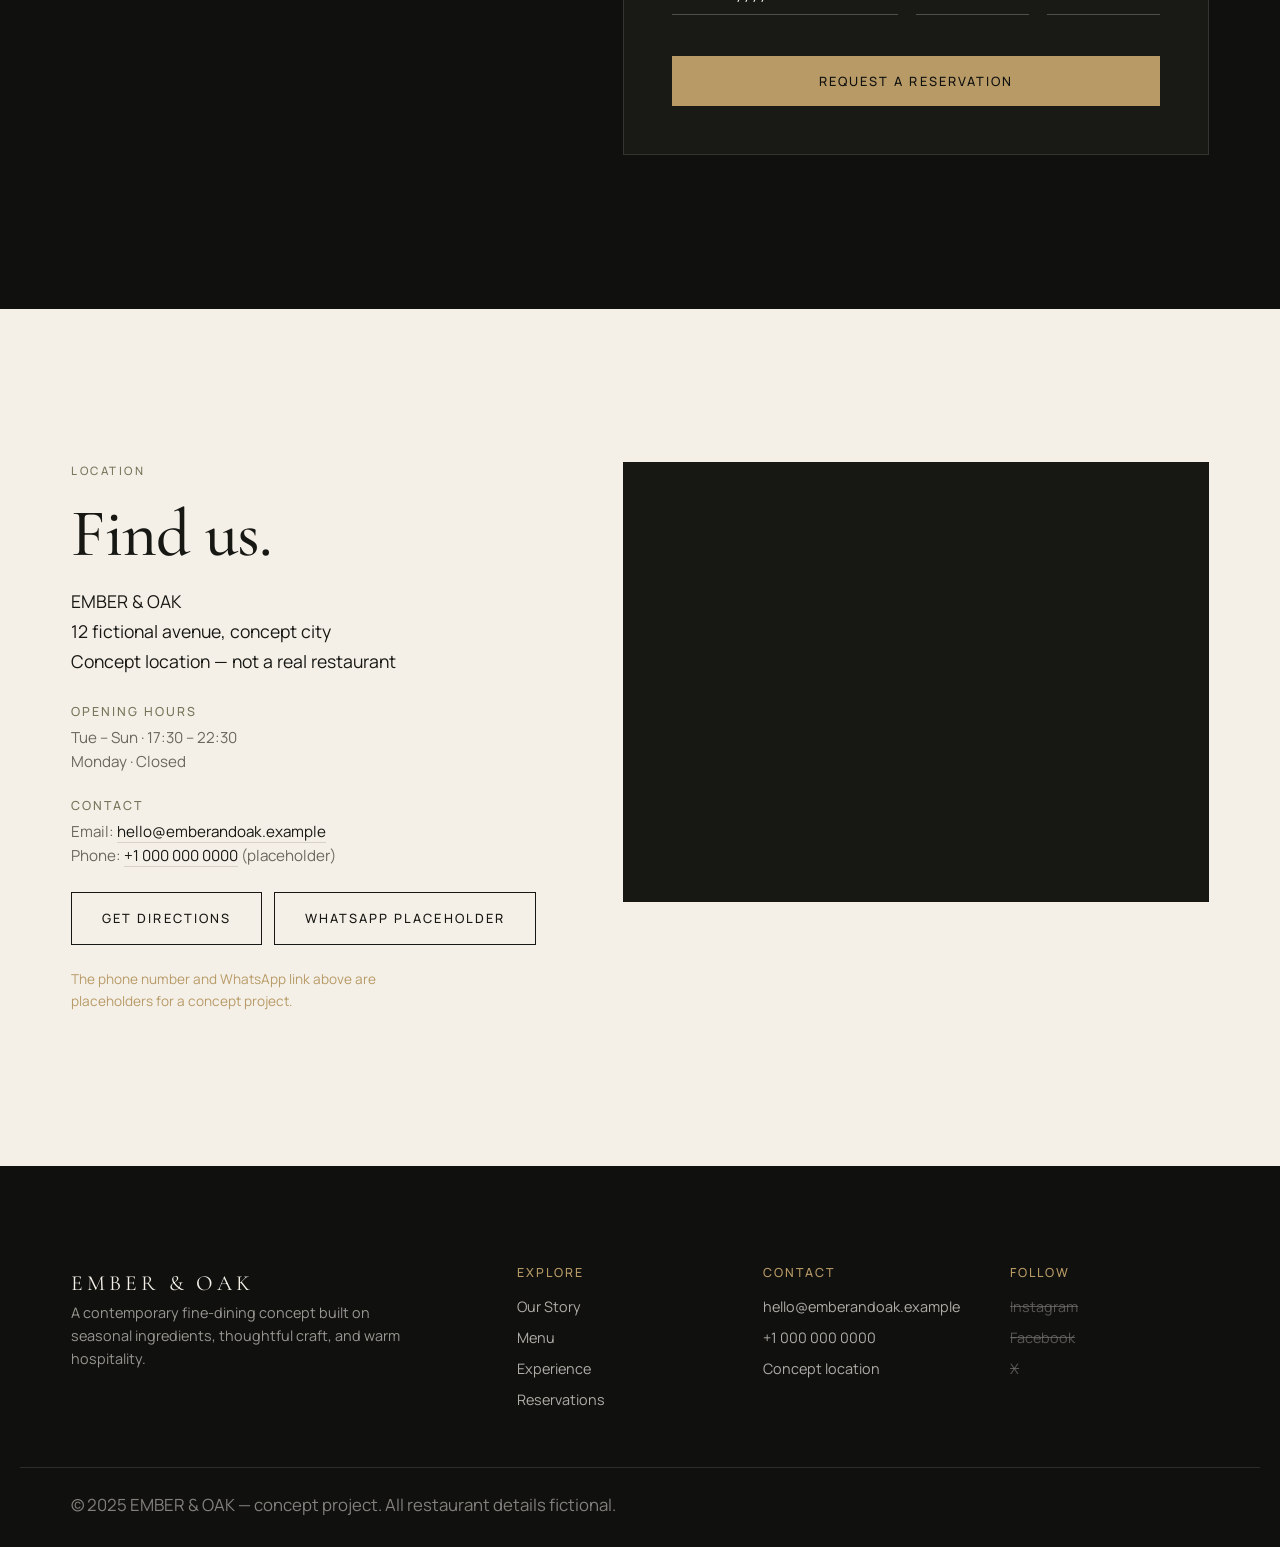
==== commit 1b91a4fb: "Initial commit: Premium restaurant website" ====
--- a/index.html
+++ b/index.html
@@ -7,6 +7,11 @@
 <meta name="color-scheme" content="light" />
   <title>EMBER &amp; OAK — Contemporary Fine Dining</title>
   <meta name="description" content="EMBER &amp; OAK is a contemporary fine-dining concept restaurant celebrating seasonal ingredients, thoughtful craft, and warm hospitality." />
+<meta property="og:title" content="EMBER &amp; OAK - Contemporary Fine Dining" />
+<meta property="og:description" content="A contemporary fine-dining concept celebrating seasonal ingredients, thoughtful craft, and warm hospitality." />
+<meta property="og:type" content="website" />
+<meta name="twitter:card" content="summary_large_image" />
+<meta name="twitter:title" content="EMBER &amp; OAK - Contemporary Fine Dining" />
   <link rel="preconnect" href="https://fonts.googleapis.com" />
   <link rel="preconnect" href="https://fonts.gstatic.com" crossorigin />
   <link href="https://fonts.googleapis.com/css2?family=Cormorant+Garamond:ital,wght@0,400;0,500;0,600;1,400;1,500&family=Manrope:wght@300;400;500;600;700&display=swap" rel="stylesheet" />
@@ -35,7 +40,7 @@
   <main id="main">
     <section class="hero" id="hero">
       <div class="hero-media">
-        <img src="https://images.unsplash.com/photo-1414235077428-338989a2e8c0?auto=format&fit=crop&w=2000&q=80" alt="Candlelit fine-dining table set with plated courses" width="2000" height="1333" fetchpriority="high" />
+        <img src="https://images.unsplash.com/photo-1414235077428-338989a2e8c0?auto=format&fit=crop&w=2000&q=80" alt="Candlelit fine-dining table set with plated courses" width="2000" height="1333" fetchpriority="high" decoding="async" />
       </div>
       <div class="hero-shade" aria-hidden="true"></div>
       <div class="hero-content">
@@ -64,7 +69,7 @@
           <p>We cook the way the seasons arrive — patiently, with attention to texture, temperature, and the quiet detail that turns a good meal into a memorable one. EMBER &amp; OAK is a small contemporary dining room built around a single idea: that great ingredients, handled with care, deserve time, space, and good company.</p>
           <p>Our menus change with the market and the weather. We favour producers who grow things slowly, and we finish every plate with the calm precision that only unhurried kitchens allow.</p>
           <div class="story-image">
-            <img src="https://images.unsplash.com/photo-1517248135467-4c7edcad34c4?auto=format&fit=crop&w=1400&q=75" alt="Warm restaurant interior with soft light and set tables" width="1400" height="933" loading="lazy" />
+            <img src="https://images.unsplash.com/photo-1517248135467-4c7edcad34c4?auto=format&fit=crop&w=1400&q=75" alt="Warm restaurant interior with soft light and set tables" width="1400" height="933" loading="lazy" decoding="async" />
           </div>
         </div>
       </div>
@@ -79,7 +84,7 @@
         <div class="dish-grid">
           <article class="dish dish--a">
             <div class="dish-media">
-              <img src="https://images.unsplash.com/photo-1555939594-58d7cb561ad1?auto=format&fit=crop&w=1000&q=75" alt="Seared scallops with herb oil and citrus" width="1000" height="750" loading="lazy" />
+              <img src="https://images.unsplash.com/photo-1555939594-58d7cb561ad1?auto=format&fit=crop&w=1000&q=75" alt="Seared scallops with herb oil and citrus" width="1000" height="750" loading="lazy" decoding="async" />
             </div>
             <div class="dish-body">
               <p class="dish-cat">Starter</p>
@@ -90,7 +95,7 @@
           </article>
           <article class="dish dish--b">
             <div class="dish-media">
-              <img src="https://images.unsplash.com/photo-1546069901-ba9599a7e63c?auto=format&fit=crop&w=1000&q=75" alt="Charred brassica and grains bowl with bright sauce" width="1000" height="750" loading="lazy" />
+              <img src="https://images.unsplash.com/photo-1546069901-ba9599a7e63c?auto=format&fit=crop&w=1000&q=75" alt="Charred brassica and grains bowl with bright sauce" width="1000" height="750" loading="lazy" decoding="async" />
             </div>
             <div class="dish-body">
               <p class="dish-cat">Starter</p>
@@ -101,7 +106,7 @@
           </article>
           <article class="dish dish--c">
             <div class="dish-media">
-              <img src="https://images.unsplash.com/photo-1551183053-bf91a1d81141?auto=format&fit=crop&w=1000&q=75" alt="Handmade pasta with seasonal mushrooms" width="1000" height="750" loading="lazy" />
+              <img src="https://images.unsplash.com/photo-1551183053-bf91a1d81141?auto=format&fit=crop&w=1000&q=75" alt="Handmade pasta with seasonal mushrooms" width="1000" height="750" loading="lazy" decoding="async" />
             </div>
             <div class="dish-body">
               <p class="dish-cat">Main</p>
@@ -112,7 +117,7 @@
           </article>
           <article class="dish dish--d">
             <div class="dish-media">
-              <img src="https://images.unsplash.com/photo-1544025162-d76694265947?auto=format&fit=crop&w=1000&q=75" alt="Wood-fired beef with root vegetables" width="1000" height="750" loading="lazy" />
+              <img src="https://images.unsplash.com/photo-1544025162-d76694265947?auto=format&fit=crop&w=1000&q=75" alt="Wood-fired beef with root vegetables" width="1000" height="750" loading="lazy" decoding="async" />
             </div>
             <div class="dish-body">
               <p class="dish-cat">Main</p>
@@ -127,7 +132,7 @@
 
     <section class="experience" id="experience">
       <div class="exp-media">
-        <img src="https://images.unsplash.com/photo-1504674900247-0877df9cc836?auto=format&fit=crop&w=1800&q=75" alt="Chef finishing a plate with careful precision" width="1800" height="1200" loading="lazy" />
+        <img src="https://images.unsplash.com/photo-1504674900247-0877df9cc836?auto=format&fit=crop&w=1800&q=75" alt="Chef finishing a plate with careful precision" width="1800" height="1200" loading="lazy" decoding="async" />
       </div>
       <div class="exp-content">
         <p class="eyebrow">The experience</p>
@@ -151,23 +156,23 @@
           <p class="section-note">Sample dishes from our current menu. Items may vary with the season.</p>
         </div>
         <div class="menu-tabs" role="tablist" aria-label="Menu categories">
-          <button class="menu-tab is-active" role="tab" aria-selected="true" data-category="starters">Starters</button>
-          <button class="menu-tab" role="tab" aria-selected="false" data-category="mains">Mains</button>
-          <button class="menu-tab" role="tab" aria-selected="false" data-category="desserts">Desserts</button>
-        </div>
-        <div class="menu-panel is-active" data-category="starters" role="tabpanel">
+          <button class="menu-tab is-active" role="tab" id="tab-starters" aria-selected="true" aria-controls="panel-starters" data-category="starters">Starters</button>
+          <button class="menu-tab" role="tab" id="tab-mains" aria-selected="false" aria-controls="panel-mains" data-category="mains">Mains</button>
+          <button class="menu-tab" role="tab" id="tab-desserts" aria-selected="false" aria-controls="panel-desserts" data-category="desserts">Desserts</button>
+        </div>
+        <div class="menu-panel is-active" id="panel-starters" data-category="starters" role="tabpanel" aria-labelledby="tab-starters">
           <div class="menu-item"><div><h4>Seared scallops</h4><p>Citrus beurre blanc, fennel, herb oil</p></div><span>$24</span></div>
           <div class="menu-item"><div><h4>Charred brassica</h4><p>Smoked yoghurt, toasted grains, lemon zest</p></div><span>$19</span></div>
           <div class="menu-item"><div><h4>Beetroot tartare</h4><p>Walnut, dill, crisp rye</p></div><span>$17</span></div>
           <div class="menu-item"><div><h4>Oyster, three ways</h4><p>Mignonette, cucumber, smoked oil</p></div><span>$26</span></div>
         </div>
-        <div class="menu-panel" data-category="mains" role="tabpanel" hidden>
+        <div class="menu-panel" id="panel-mains" data-category="mains" role="tabpanel" hidden aria-labelledby="tab-mains">
           <div class="menu-item"><div><h4>Hand-rolled tagliatelle</h4><p>Wild mushrooms, aged parmesan, brown butter</p></div><span>$32</span></div>
           <div class="menu-item"><div><h4>Wood-fired beef</h4><p>Sweet carrot, bone marrow jus, herb crust</p></div><span>$46</span></div>
           <div class="menu-item"><div><h4>Roasted cod</h4><p>Saffron mussel sauce, leek, potato</p></div><span>$38</span></div>
           <div class="menu-item"><div><h4>Lamb shoulder</h4><p>Chickpea, preserved lemon, mint</p></div><span>$44</span></div>
         </div>
-        <div class="menu-panel" data-category="desserts" role="tabpanel" hidden>
+        <div class="menu-panel" id="panel-desserts" data-category="desserts" role="tabpanel" hidden aria-labelledby="tab-desserts">
           <div class="menu-item"><div><h4>Dark chocolate ganache</h4><p>Hazelnut praline, sea salt</p></div><span>$14</span></div>
           <div class="menu-item"><div><h4>Honey &amp; thyme panna cotta</h4><p>Roasted fig, oat crumble</p></div><span>$12</span></div>
           <div class="menu-item"><div><h4>Pear tarte tatin</h4><p>Vanilla ice cream, caramel</p></div><span>$13</span></div>
@@ -179,7 +184,7 @@
     <section class="philosophy" id="philosophy">
       <div class="container philo-grid">
         <div class="philo-image">
-          <img src="https://images.unsplash.com/photo-1552566626-52f8b828add9?auto=format&fit=crop&w=1200&q=75" alt="Chef preparing ingredients behind the pass" width="1200" height="800" loading="lazy" />
+          <img src="https://images.unsplash.com/photo-1552566626-52f8b828add9?auto=format&fit=crop&w=1200&q=75" alt="Chef preparing ingredients behind the pass" width="1200" height="800" loading="lazy" decoding="async" />
         </div>
         <div class="philo-text">
           <p class="eyebrow">Culinary philosophy</p>
@@ -196,7 +201,7 @@
           <p class="eyebrow">Reservations</p>
           <h2>Save your seat.</h2>
           <p>Tables are held for two and a half hours. For parties larger than six, or for dietary requirements, a member of our team will be in touch after you submit.</p>
-          <p class="demo-note"><strong>Demo only:</strong> This form is a front-end demonstration. No reservation is stored or sent to a restaurant.</p>
+          <p class="demo-note"><strong>Demo:</strong> Your details open as a pre-filled WhatsApp message to the placeholder number. No data is stored.</p>
         </div>
         <form class="reserve-form" id="reserveForm" novalidate>
           <div class="field">
@@ -264,15 +269,19 @@
             <p>Phone: <a href="tel:+10000000000">+1 000 000 0000</a> (placeholder)</p>
           </div>
           <div class="loc-actions">
-            <button class="btn btn-outline" type="button">Get Directions</button>
+            <a class="btn btn-outline" href="#contact">Get Directions</a>
             <a class="btn btn-outline" href="https://wa.me/10000000000" target="_blank" rel="noopener">WhatsApp Placeholder</a>
           </div>
           <p class="demo-note">The phone number and WhatsApp link above are placeholders for a concept project.</p>
         </div>
-        <div class="loc-map" aria-label="Map placeholder">
-          <div class="map-placeholder">
-            <span>Map placeholder</span>
-            <small>Embed Google Maps here when a real address is configured.</small>
+        <div class="loc-map" aria-label="Map">
+          <div class="map-placeholder map-placeholder--map">
+            <iframe
+              title="Map showing the concept restaurant location"
+              src="https://www.google.com/maps?q=12+fictitious+avenue,+concept+city&output=embed"
+              loading="lazy"
+              referrerpolicy="no-referrer-when-downgrade"
+              allowfullscreen></iframe>
           </div>
         </div>
       </div>
@@ -297,16 +306,16 @@
           <h4>Contact</h4>
           <ul>
             <li><a href="mailto:hello@emberandoak.example">hello@emberandoak.example</a></li>
-            <li><a href="tel:+10000000000">+1 000 000 0000</a></li>
+            <li><a href="">+1 000 000 0000</a></li>
             <li>Concept location</li>
           </ul>
         </div>
         <div class="footer-col">
           <h4>Follow</h4>
-          <ul class="social">
-            <li><a href="#" onclick="return false;">Instagram</a></li>
-            <li><a href="#" onclick="return false;">Facebook</a></li>
-            <li><a href="#" onclick="return false;">X</a></li>
+          <ul class="social" aria-label="Social media (placeholder links)">
+            <li><a href="#" aria-disabled="true" tabindex="-1">Instagram</a></li>
+            <li><a href="#" aria-disabled="true" tabindex="-1">Facebook</a></li>
+            <li><a href="#" aria-disabled="true" tabindex="-1">X</a></li>
           </ul>
         </div>
       </div>
--- a/styles.css
+++ b/styles.css
@@ -172,6 +172,8 @@
 .map-placeholder{background:var(--charcoal);aspect-ratio:4/3;display:flex;flex-direction:column;align-items:center;justify-content:center;color:var(--ivory);text-align:center;padding:24px;gap:8px}
 .map-placeholder span{font-family:var(--font-display);font-size:1.6rem}
 .map-placeholder small{opacity:.6;font-size:.85rem;max-width:32ch}
+.map-placeholder--map{padding:0;overflow:hidden}
+.map-placeholder--map iframe{width:100%;height:100%;min-height:280px;border:0;display:block}
 
 /* FOOTER */
 .footer{padding:clamp(60px,8vw,100px) 0 28px;background:var(--black);color:var(--ivory)}
@@ -182,6 +184,7 @@
 .footer-col li{margin-bottom:8px;font-size:.9rem;color:rgba(244,240,232,.7)}
 .footer-col a{transition:color .3s}
 .footer-col a:hover{color:var(--ivory)}
+.social a[aria-disabled="true"]{opacity:.45;cursor:default;text-decoration:line-through}
 .footer-bottom{padding-top:24px;border-top:1px solid rgba(244,240,232,.12);font-size:.78rem;color:rgba(244,240,232,.5)}
 
 /* RESPONSIVE */
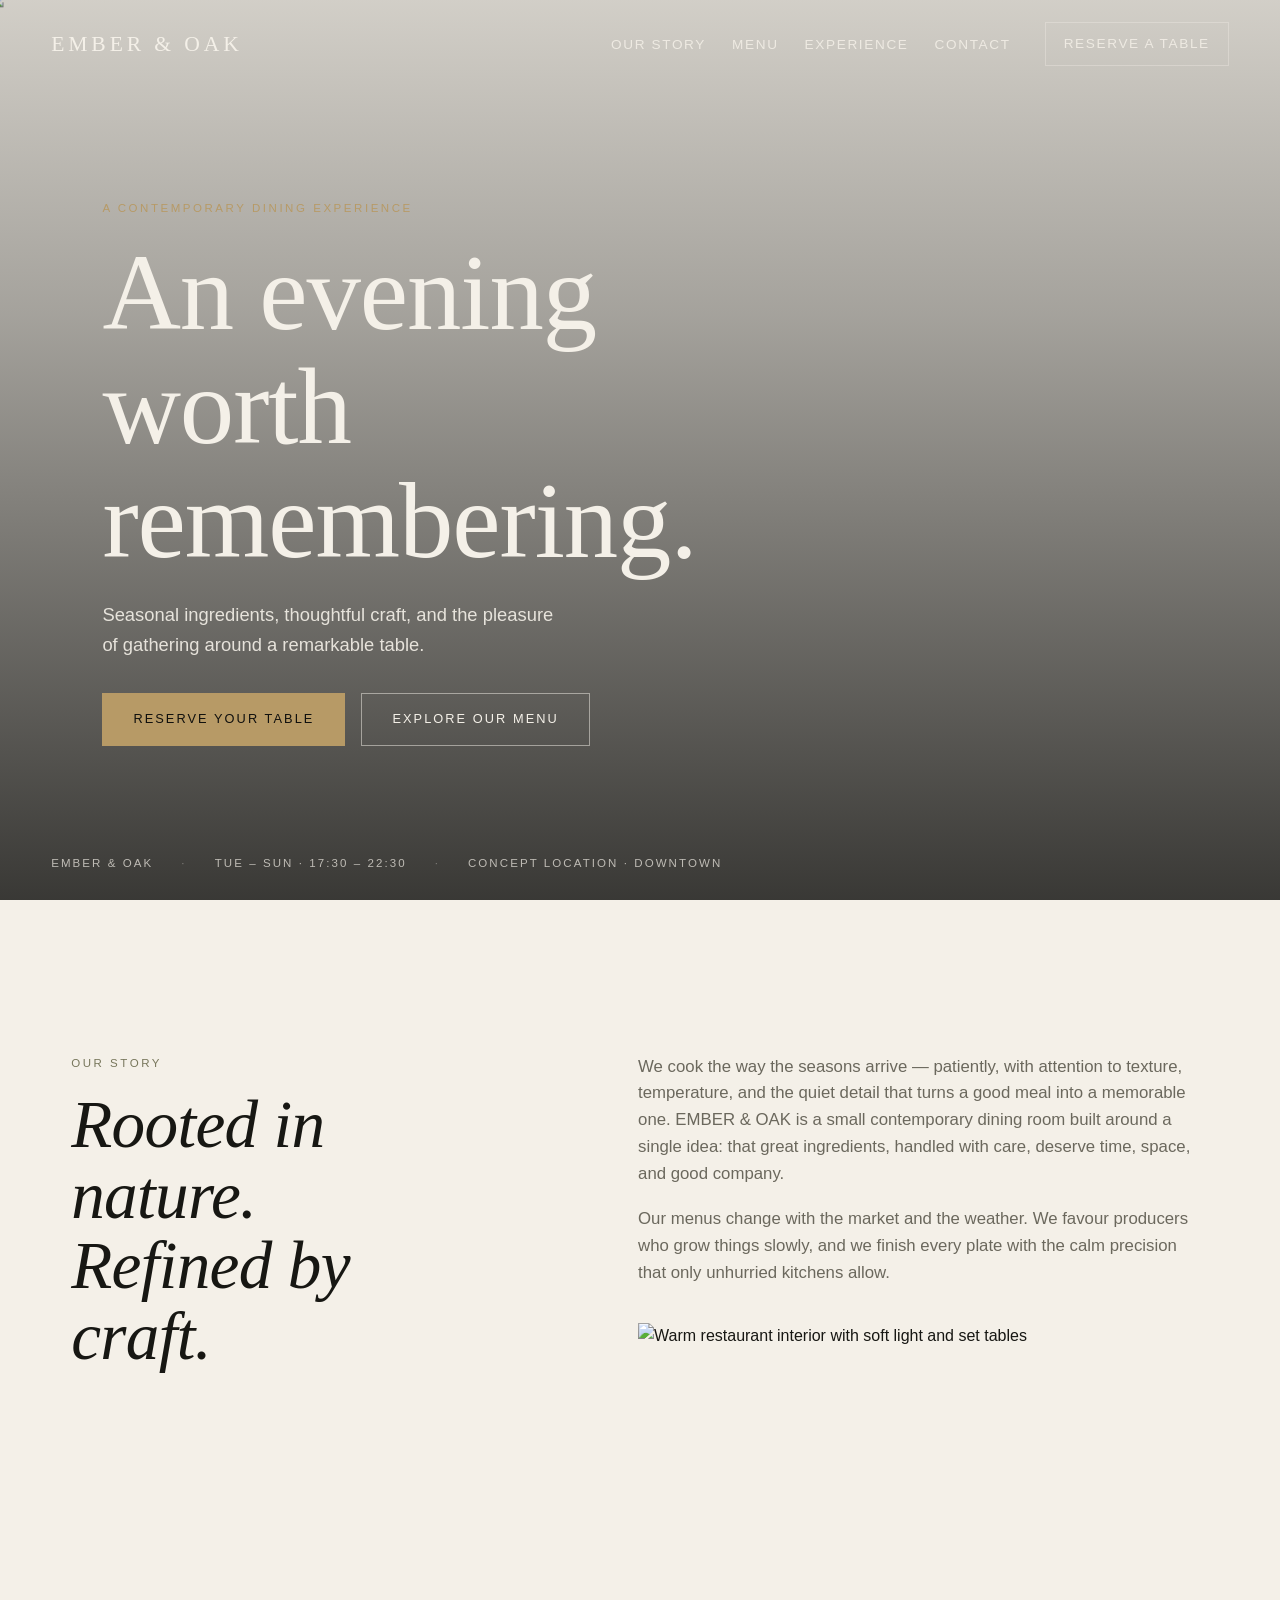
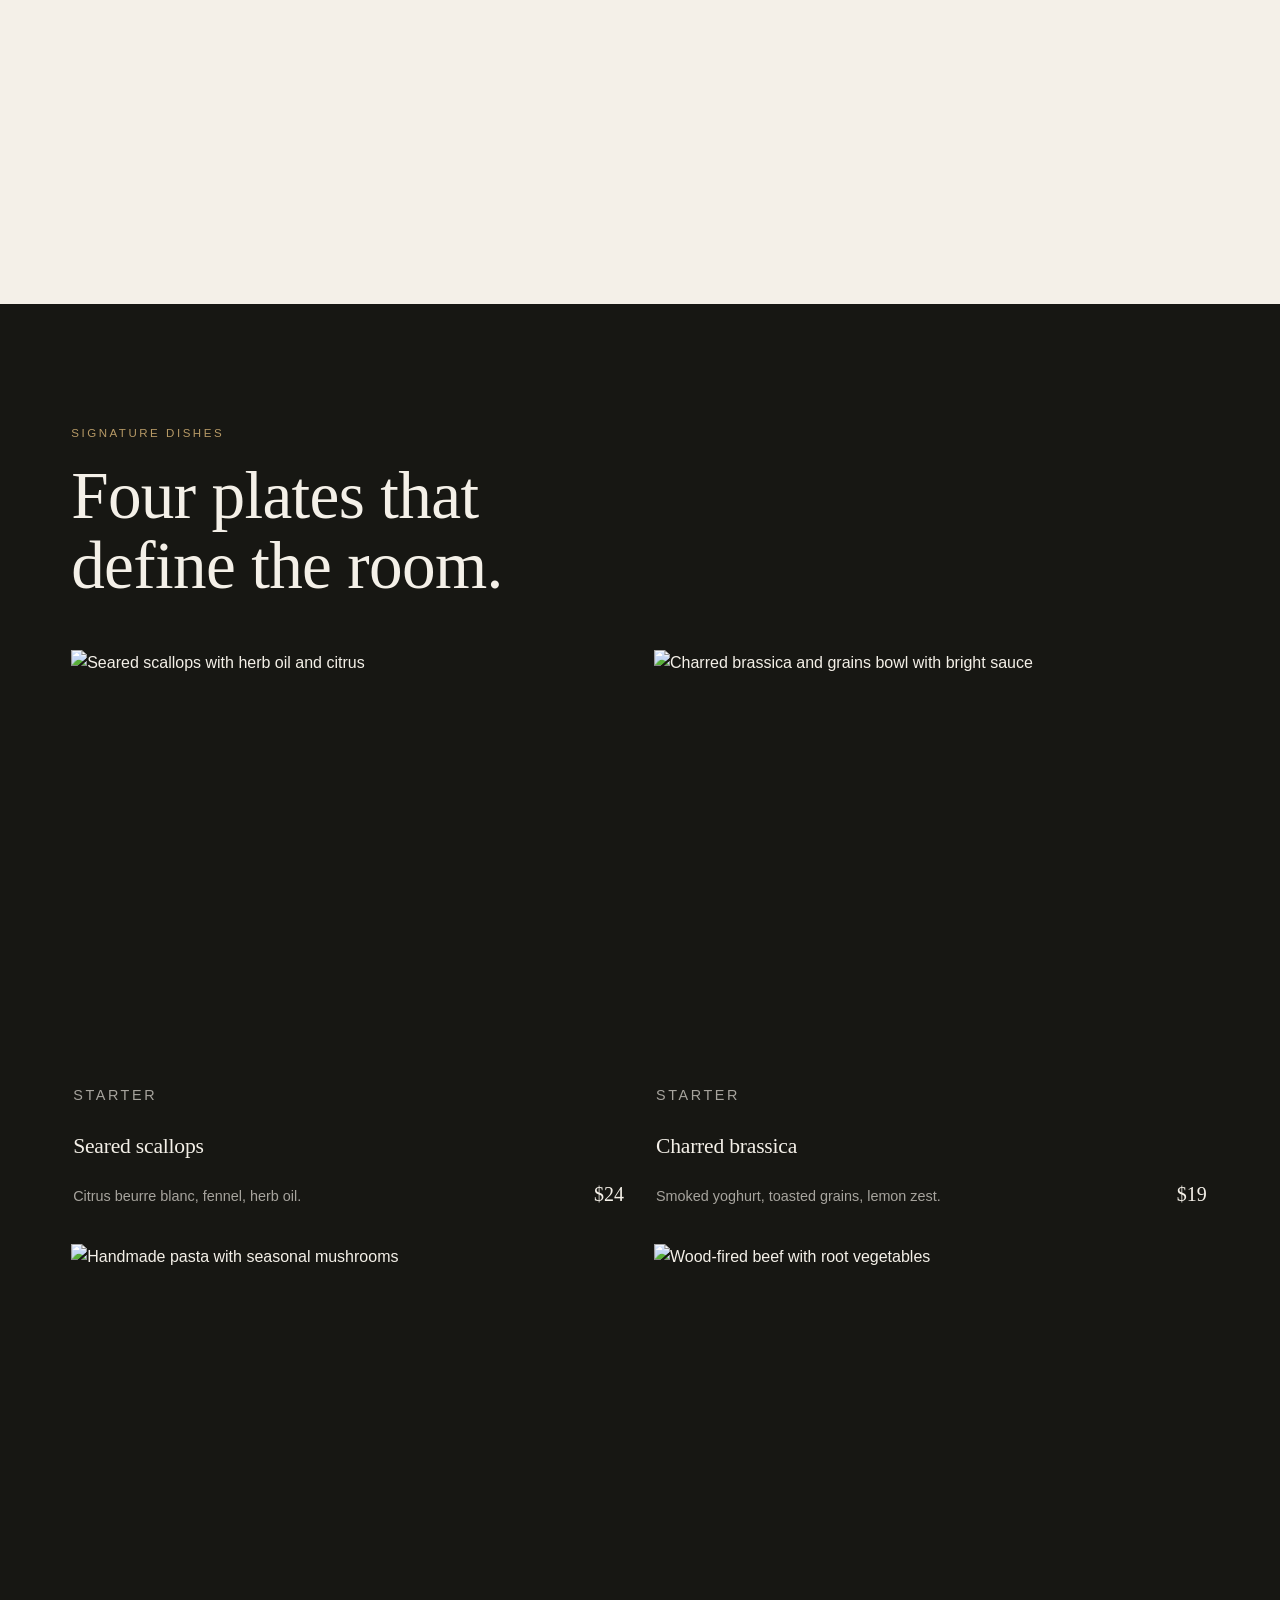
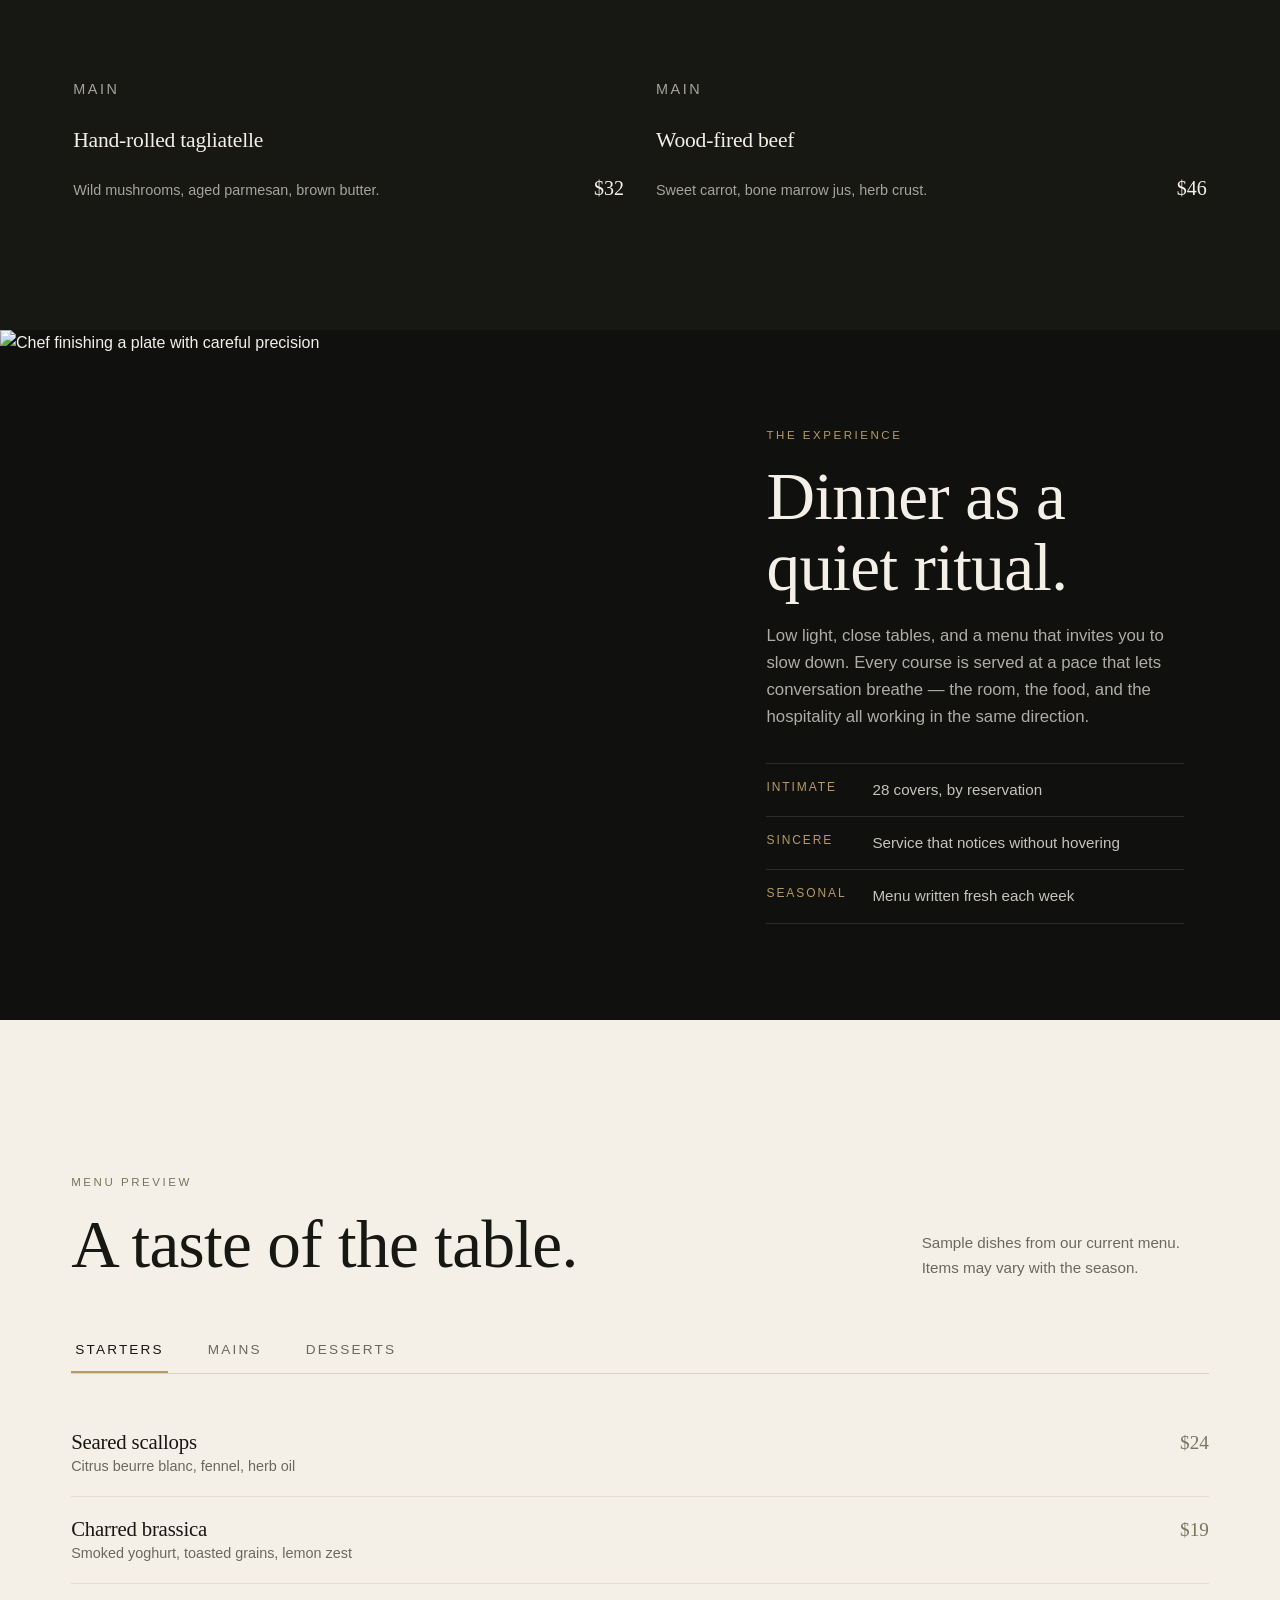
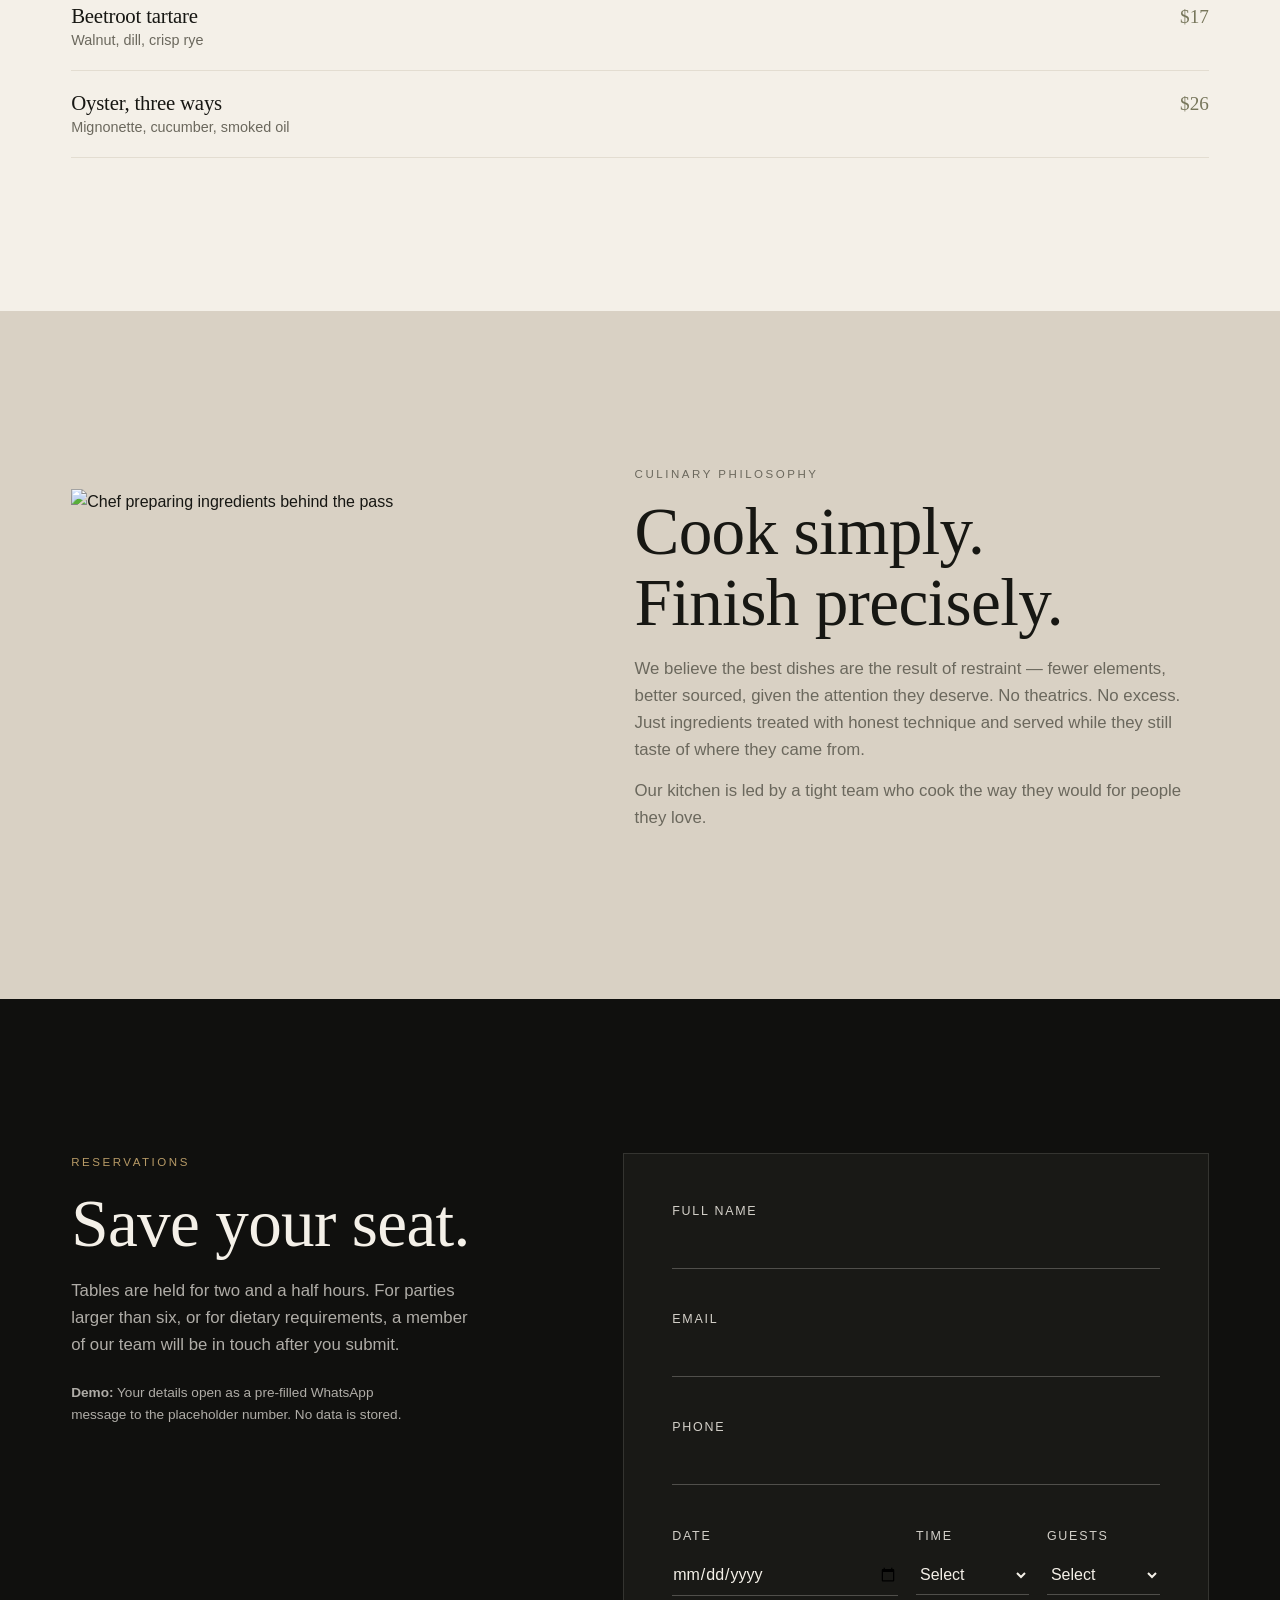
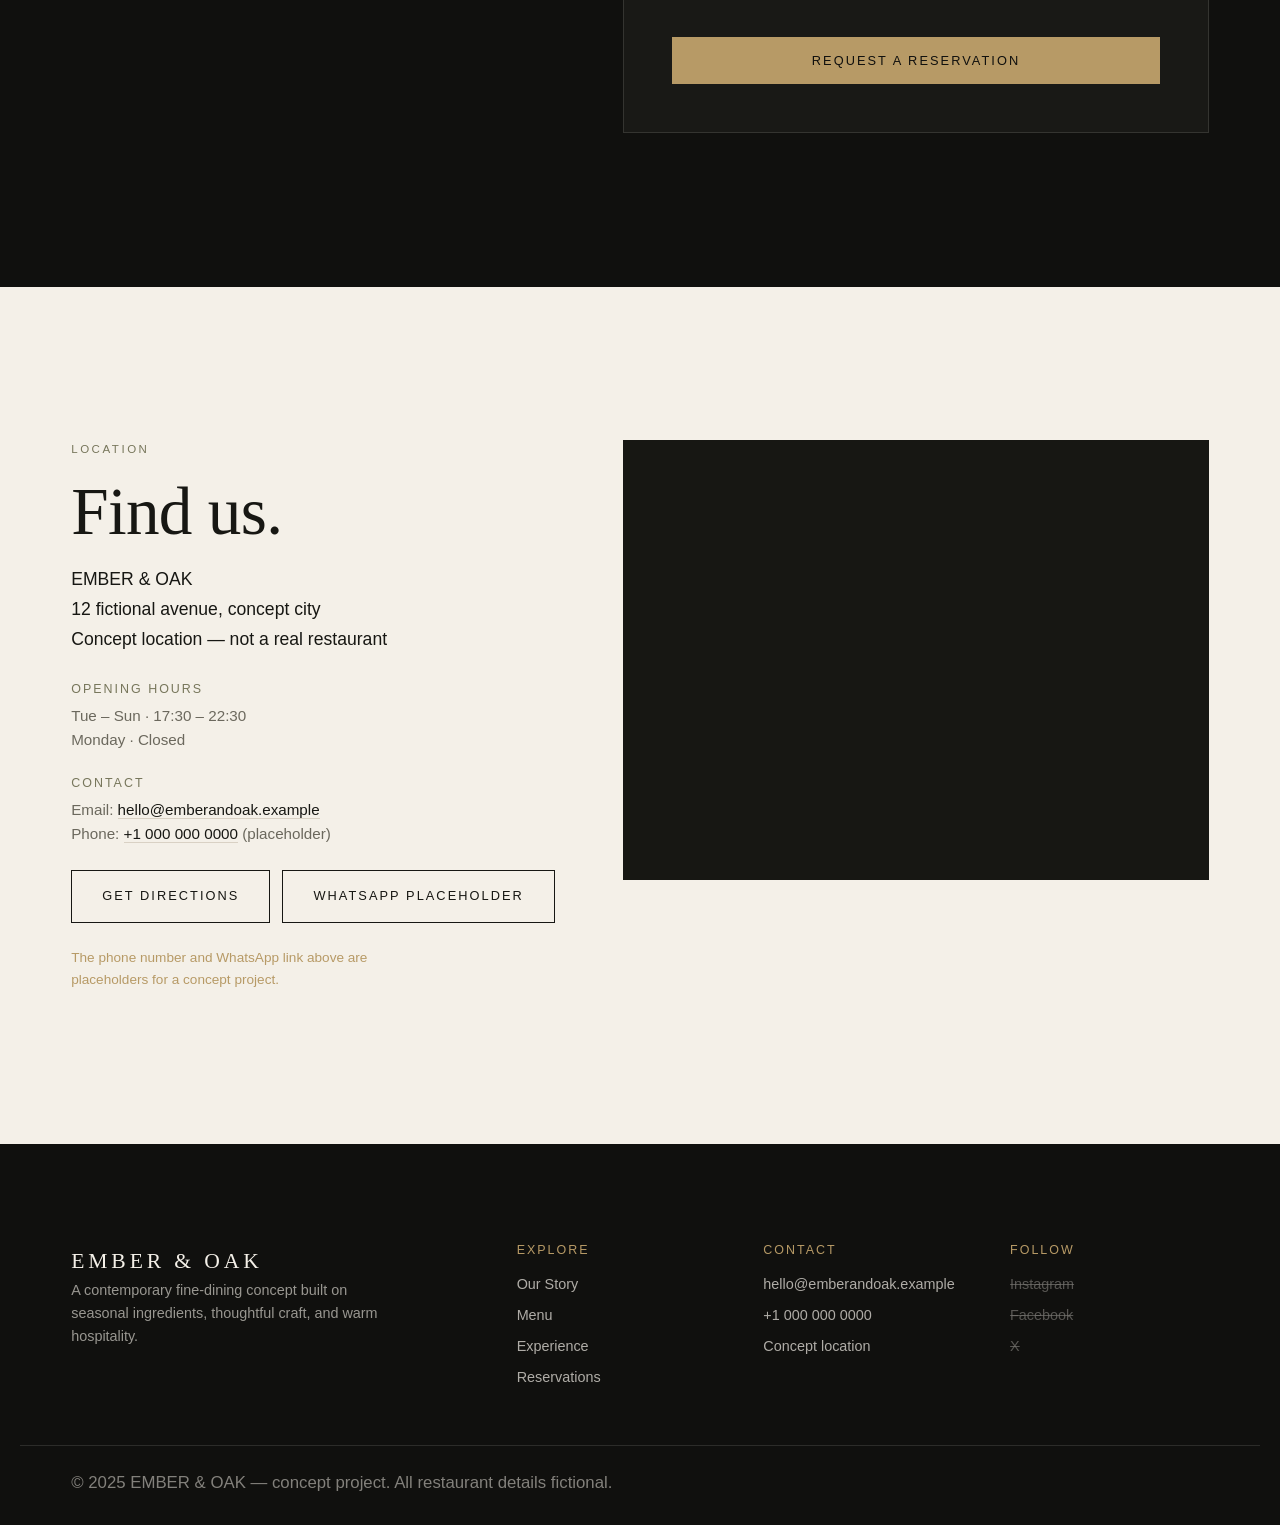
==== commit 5f1c36c4: "menu bug fix" ====
--- a/index.html
+++ b/index.html
@@ -3,6 +3,7 @@
 <head>
   <meta charset="UTF-8" />
   <meta name="viewport" content="width=device-width, initial-scale=1.0" />
+  <meta http-equiv="Content-Security-Policy" content="default-src 'self'; script-src 'self' https://esm.sh; style-src 'self' 'unsafe-inline' https://fonts.googleapis.com; font-src https://fonts.gstatic.com; img-src 'self' data: https://images.unsplash.com; connect-src 'self' https://esm.sh; frame-ancestors 'none'; base-uri 'self'; form-action 'self'" />
 <meta name="theme-color" content="#10100E" />
 <meta name="color-scheme" content="light" />
   <title>EMBER &amp; OAK — Contemporary Fine Dining</title>
--- a/styles.css
+++ b/styles.css
@@ -17,7 +17,8 @@
 *{box-sizing:border-box;margin:0;padding:0}
 html{scroll-behavior:smooth;scroll-padding-top:84px;color-scheme:light}
 body{font-family:var(--font-body);background:var(--ivory);color:var(--charcoal);line-height:1.6;-webkit-font-smoothing:antialiased}
-body.has-motion .reveal{opacity:0;transform:translateY(28px);transition:opacity .9s var(--ease),transform .9s var(--ease)}
+body.has-motion .reveal{opacity:0;transform:translateY(28px)}
+body.has-motion.css-reveal .reveal{transition:opacity .9s var(--ease),transform .9s var(--ease)}
 body.has-motion .reveal.in{opacity:1;transform:none}
 @media (prefers-reduced-motion:reduce){html{scroll-behavior:auto}body.has-motion .reveal{opacity:1;transform:none;transition:none}}
 
@@ -155,6 +156,7 @@
 .field label{display:block;font-size:.78rem;letter-spacing:.14em;text-transform:uppercase;margin-bottom:8px;color:var(--ivory);opacity:.85}
 .field input,.field select{width:100%;background:transparent;border:0;border-bottom:1px solid rgba(244,240,232,.25);padding:10px 0;font-family:var(--font-body);font-size:1rem;color:var(--ivory);transition:border-color .3s}
 .field input:focus,.field select:focus{outline:none;border-color:var(--gold)}
+.field select option{background:#fff;color:#111}
 .field .error{display:block;min-height:1.2em;margin-top:6px;font-size:.8rem;color:#e0a0a0}
 .field-row{display:grid;grid-template-columns:2fr 1fr 1fr;gap:18px}
 .form-success{margin-top:20px;padding:14px 18px;background:rgba(183,154,102,.15);border:1px solid var(--gold);color:var(--ivory);font-size:.9rem}
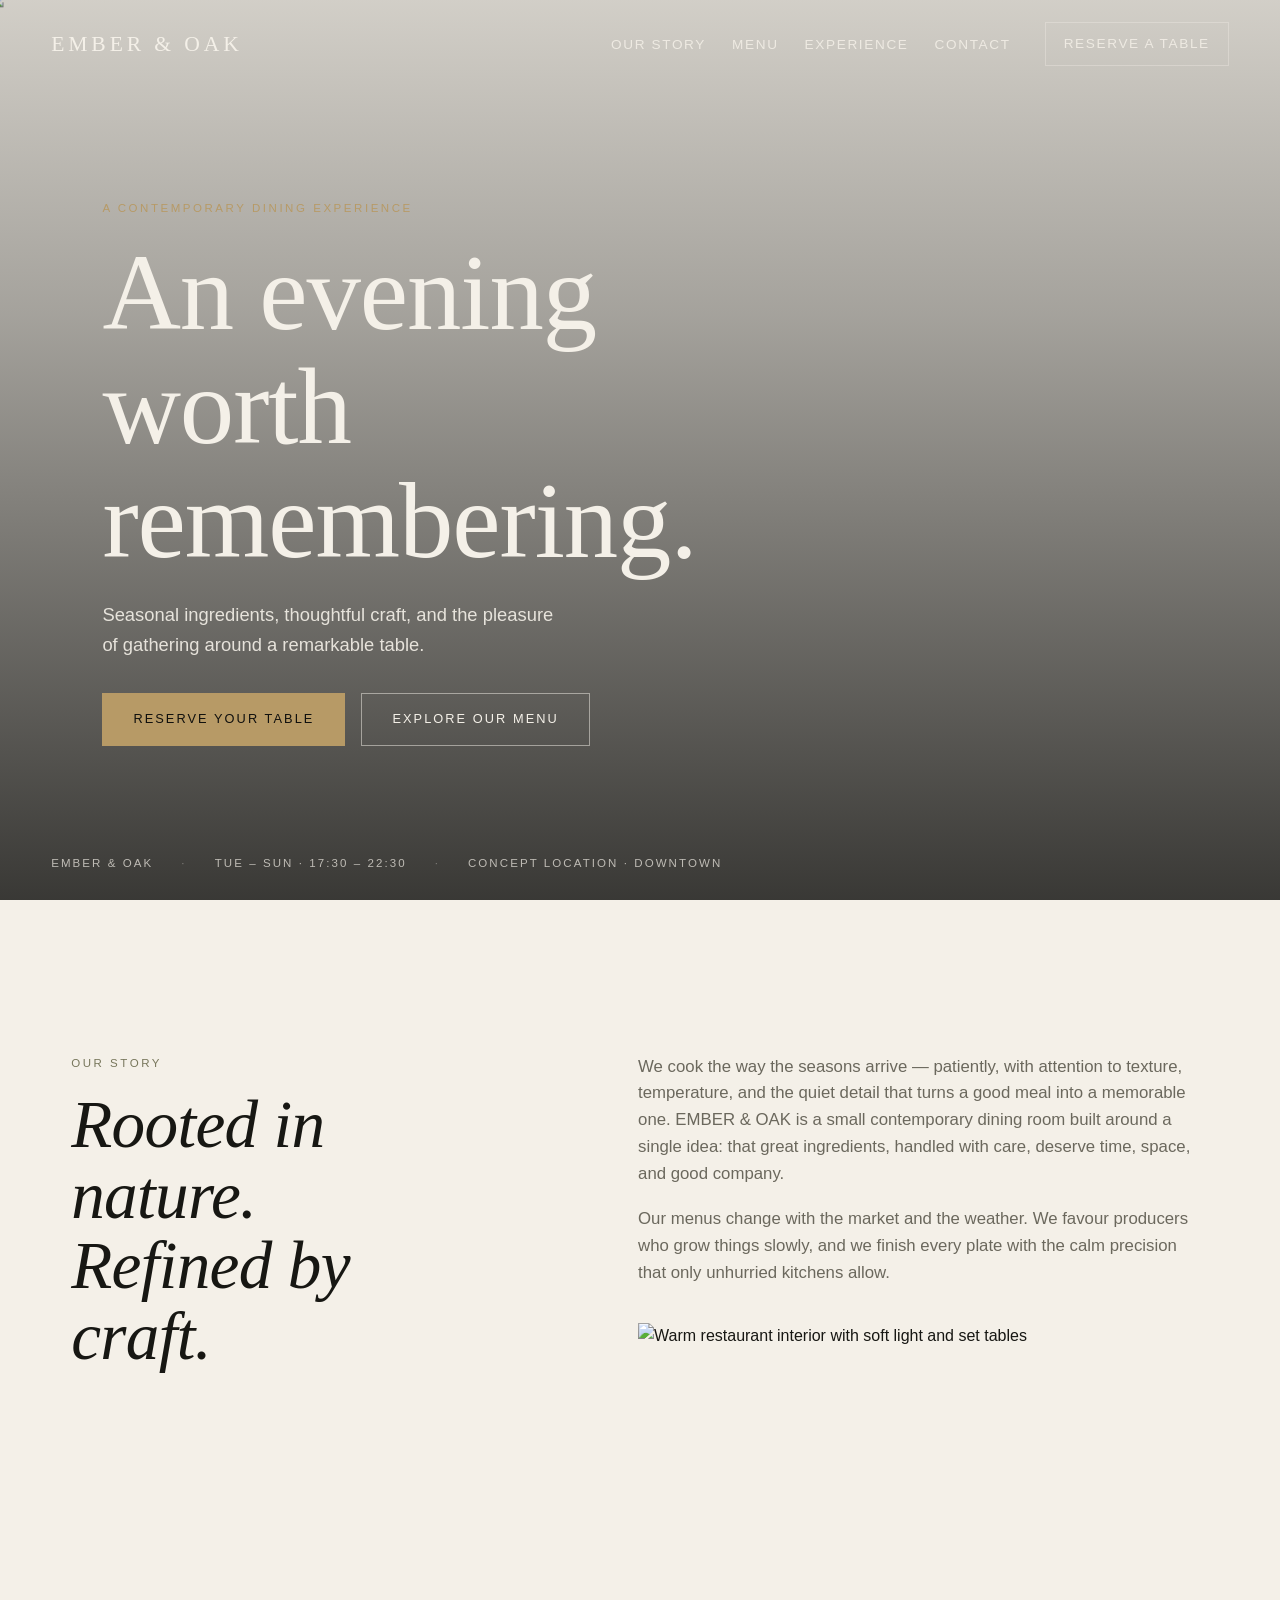
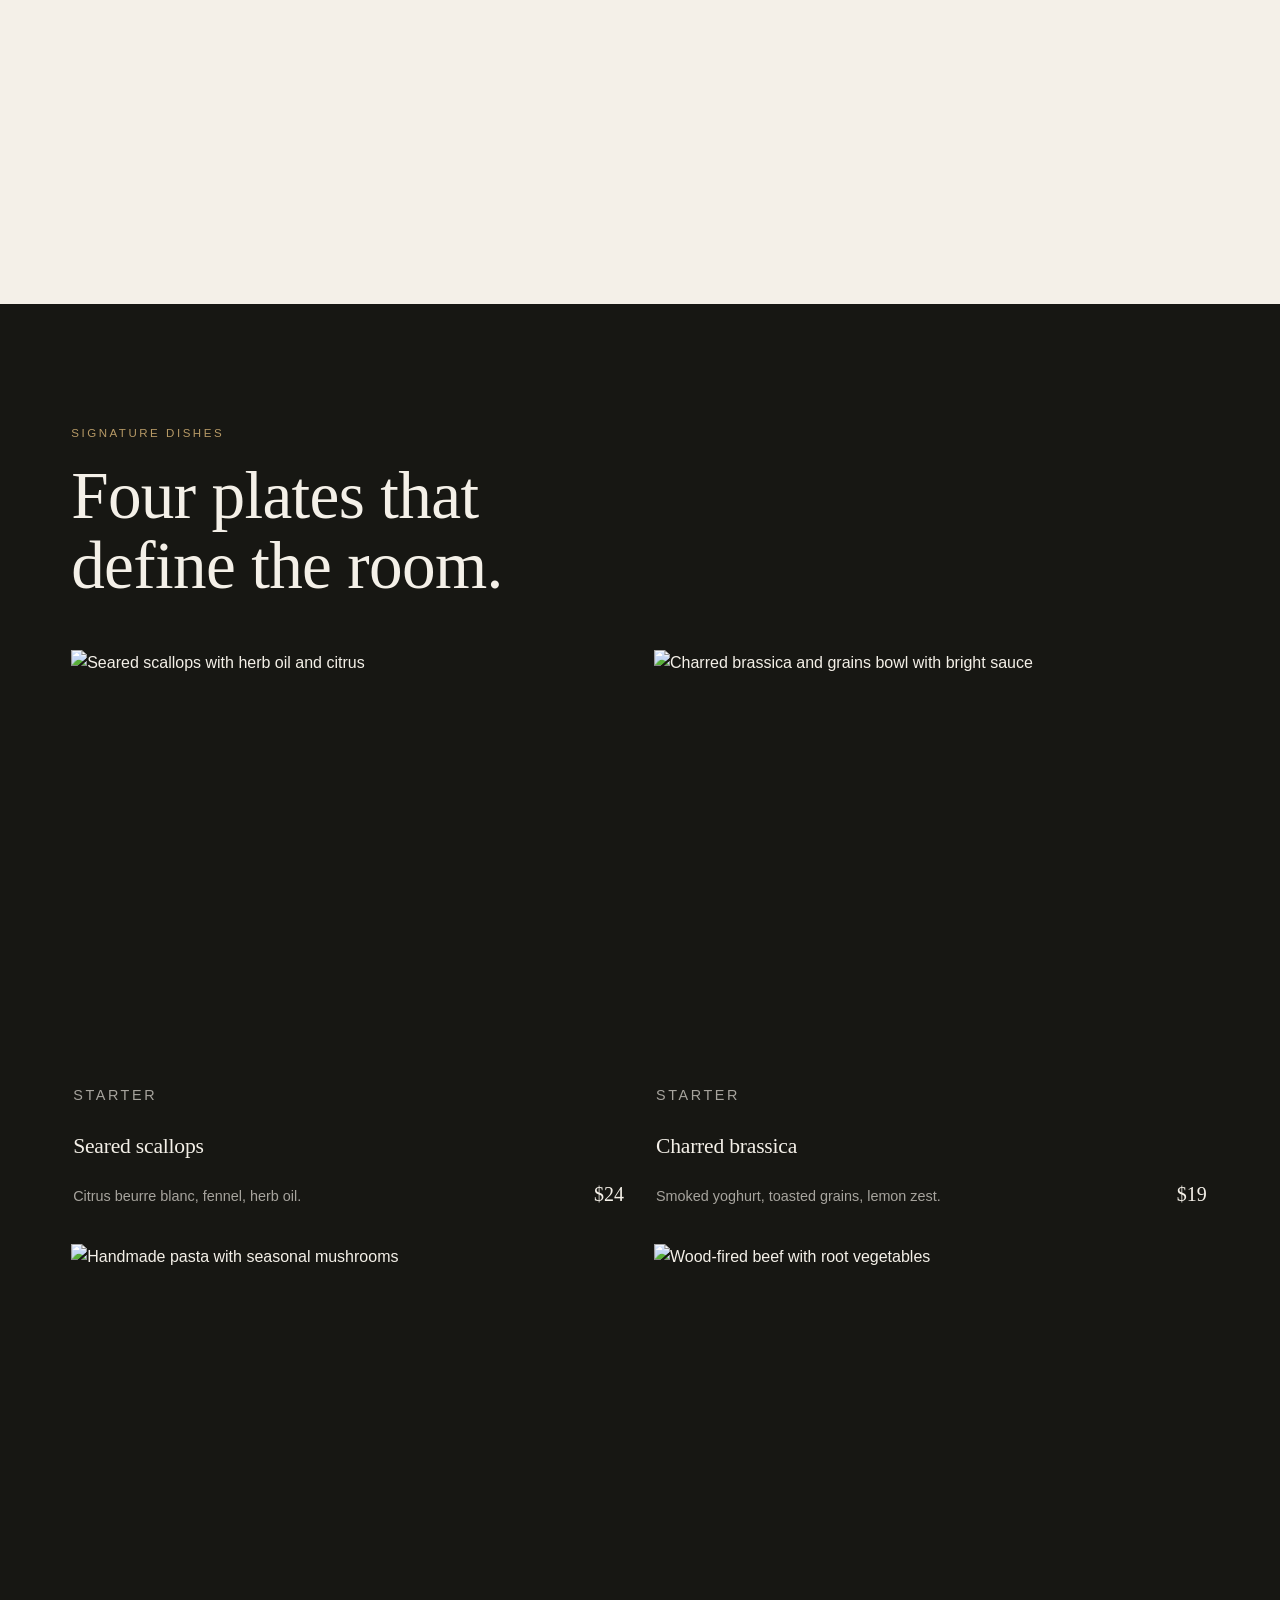
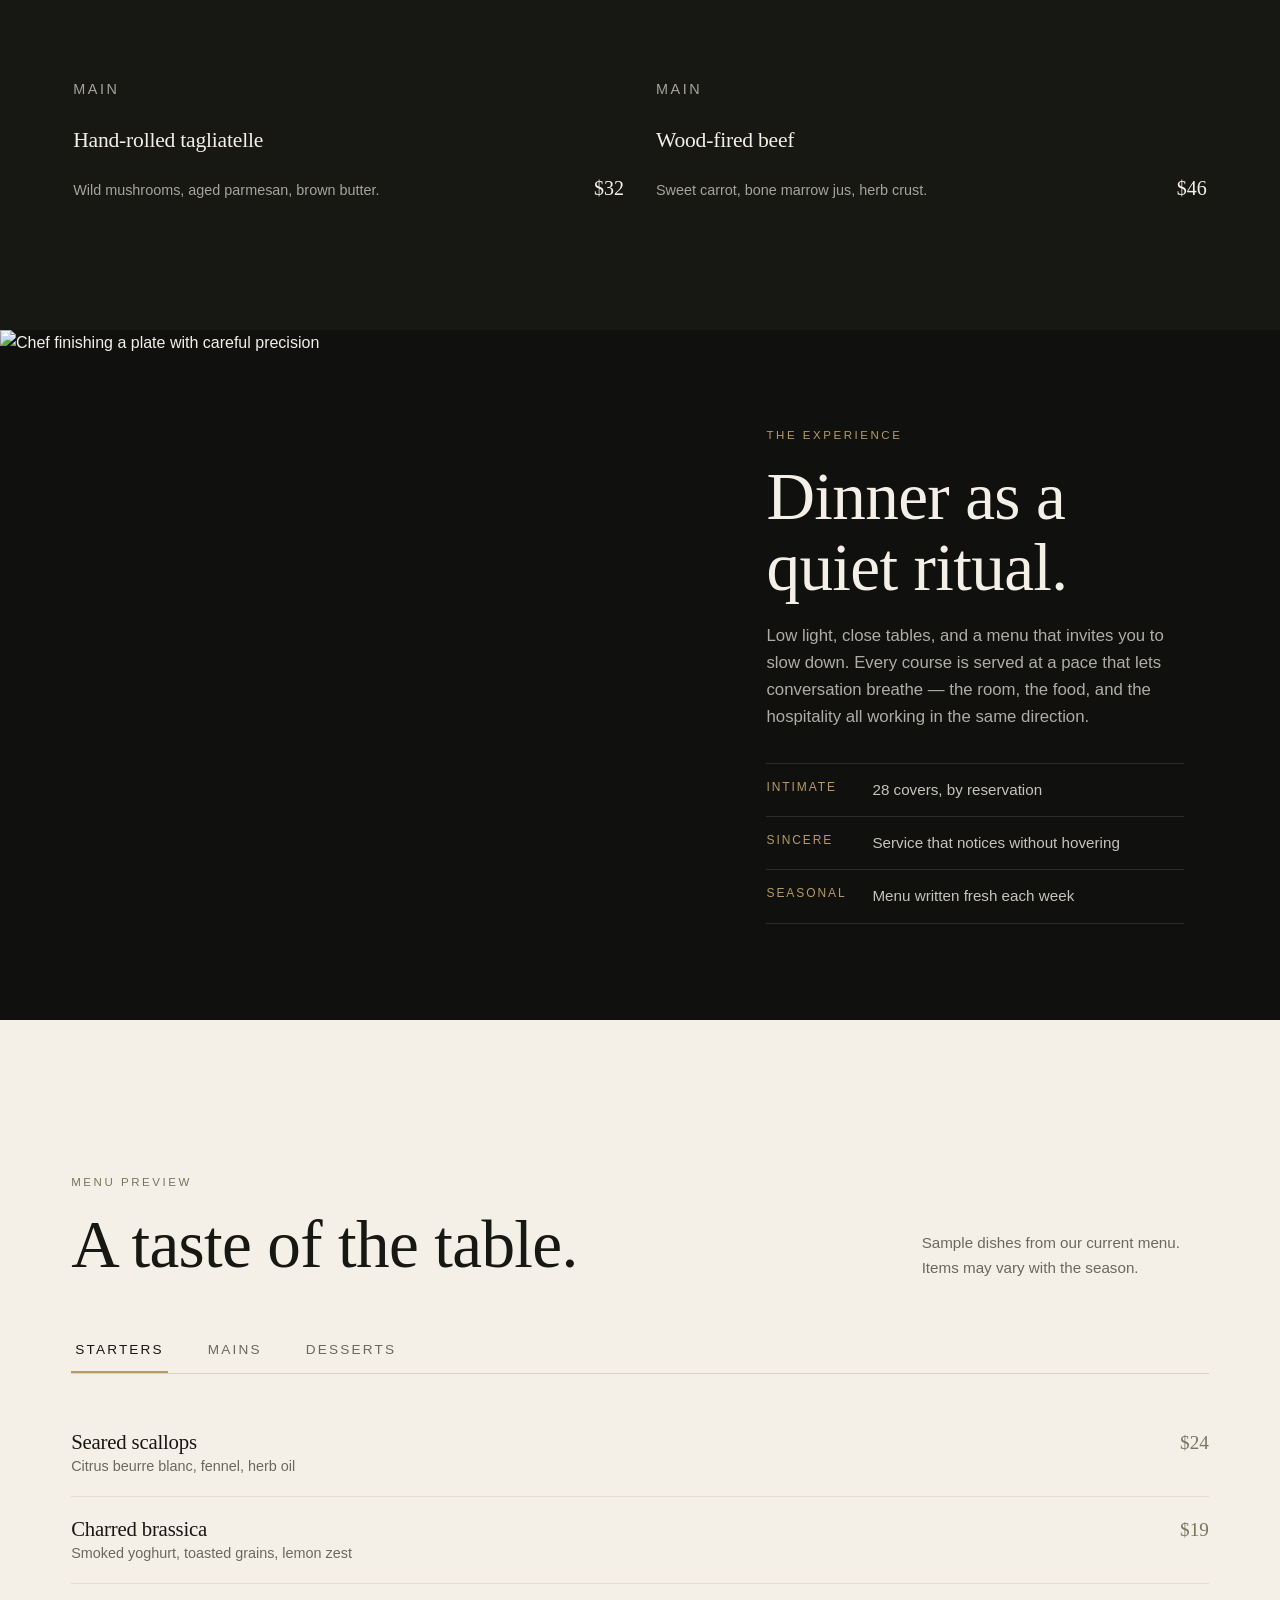
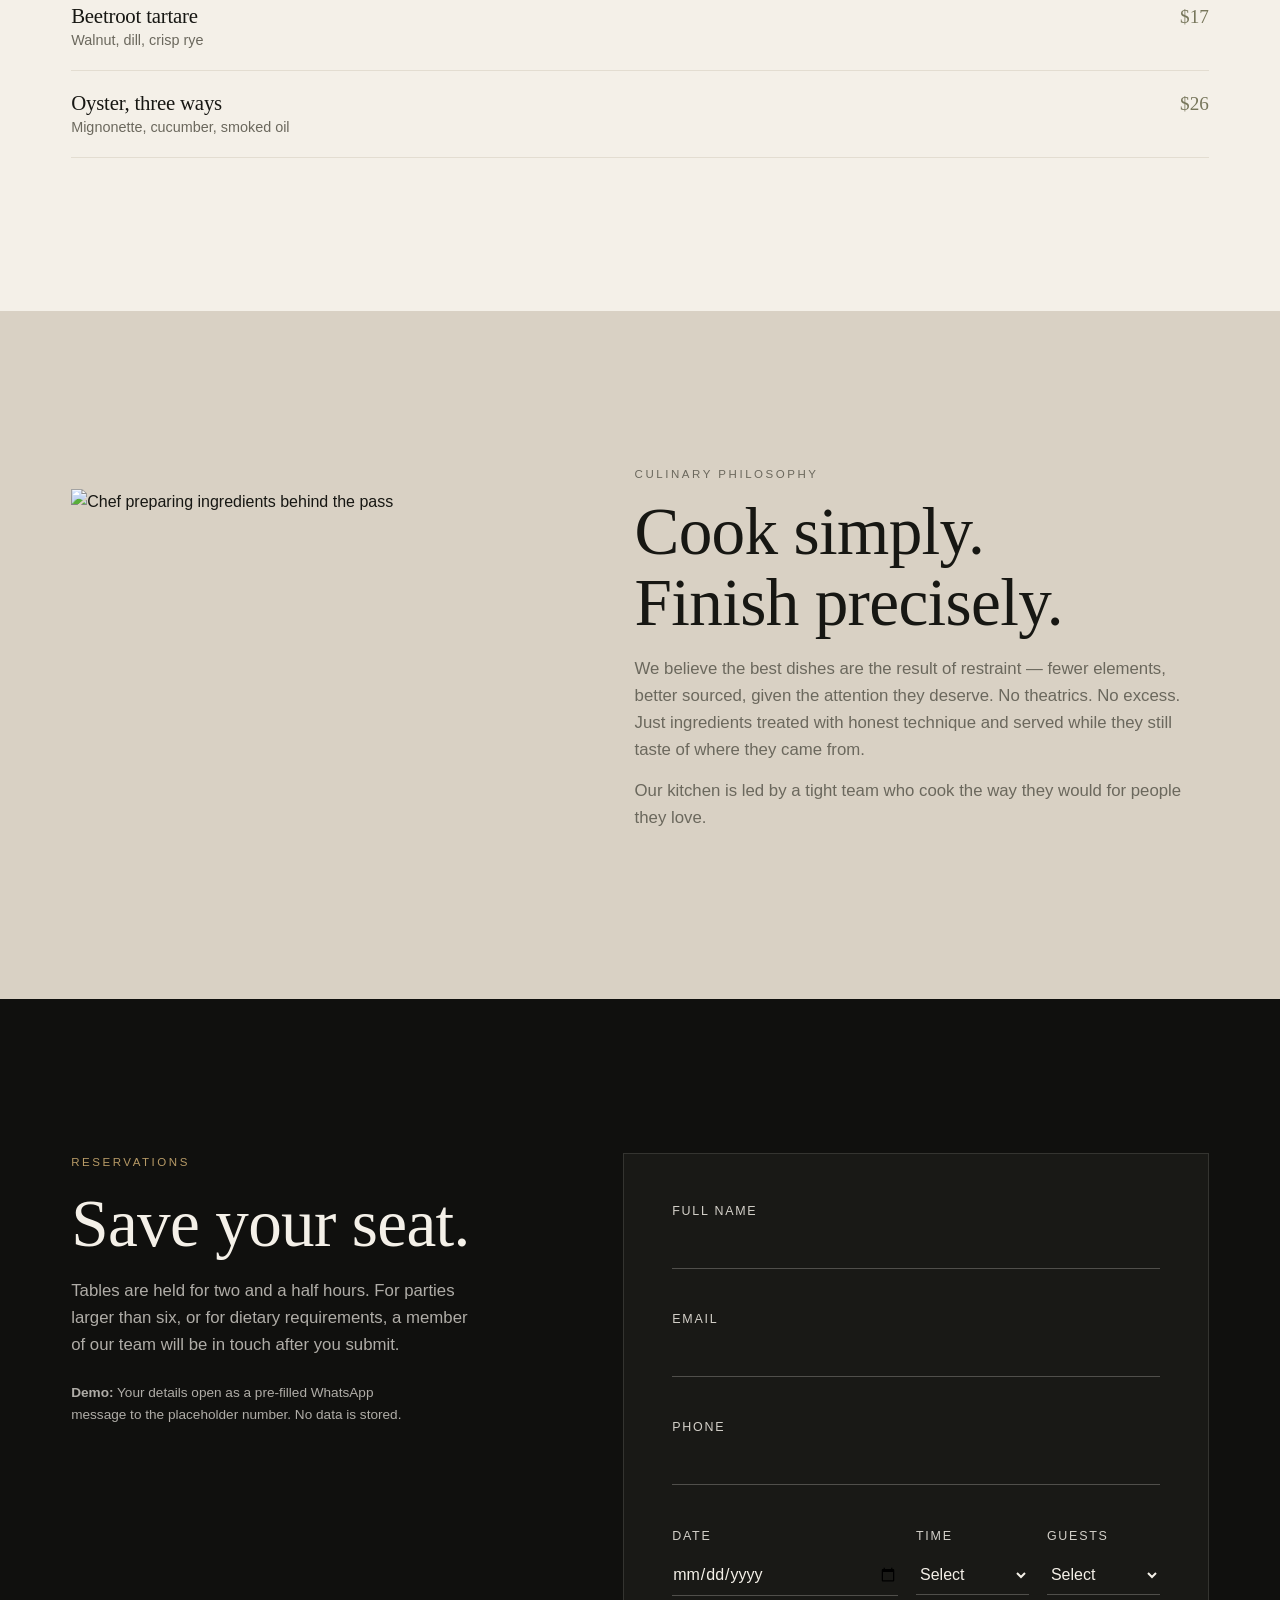
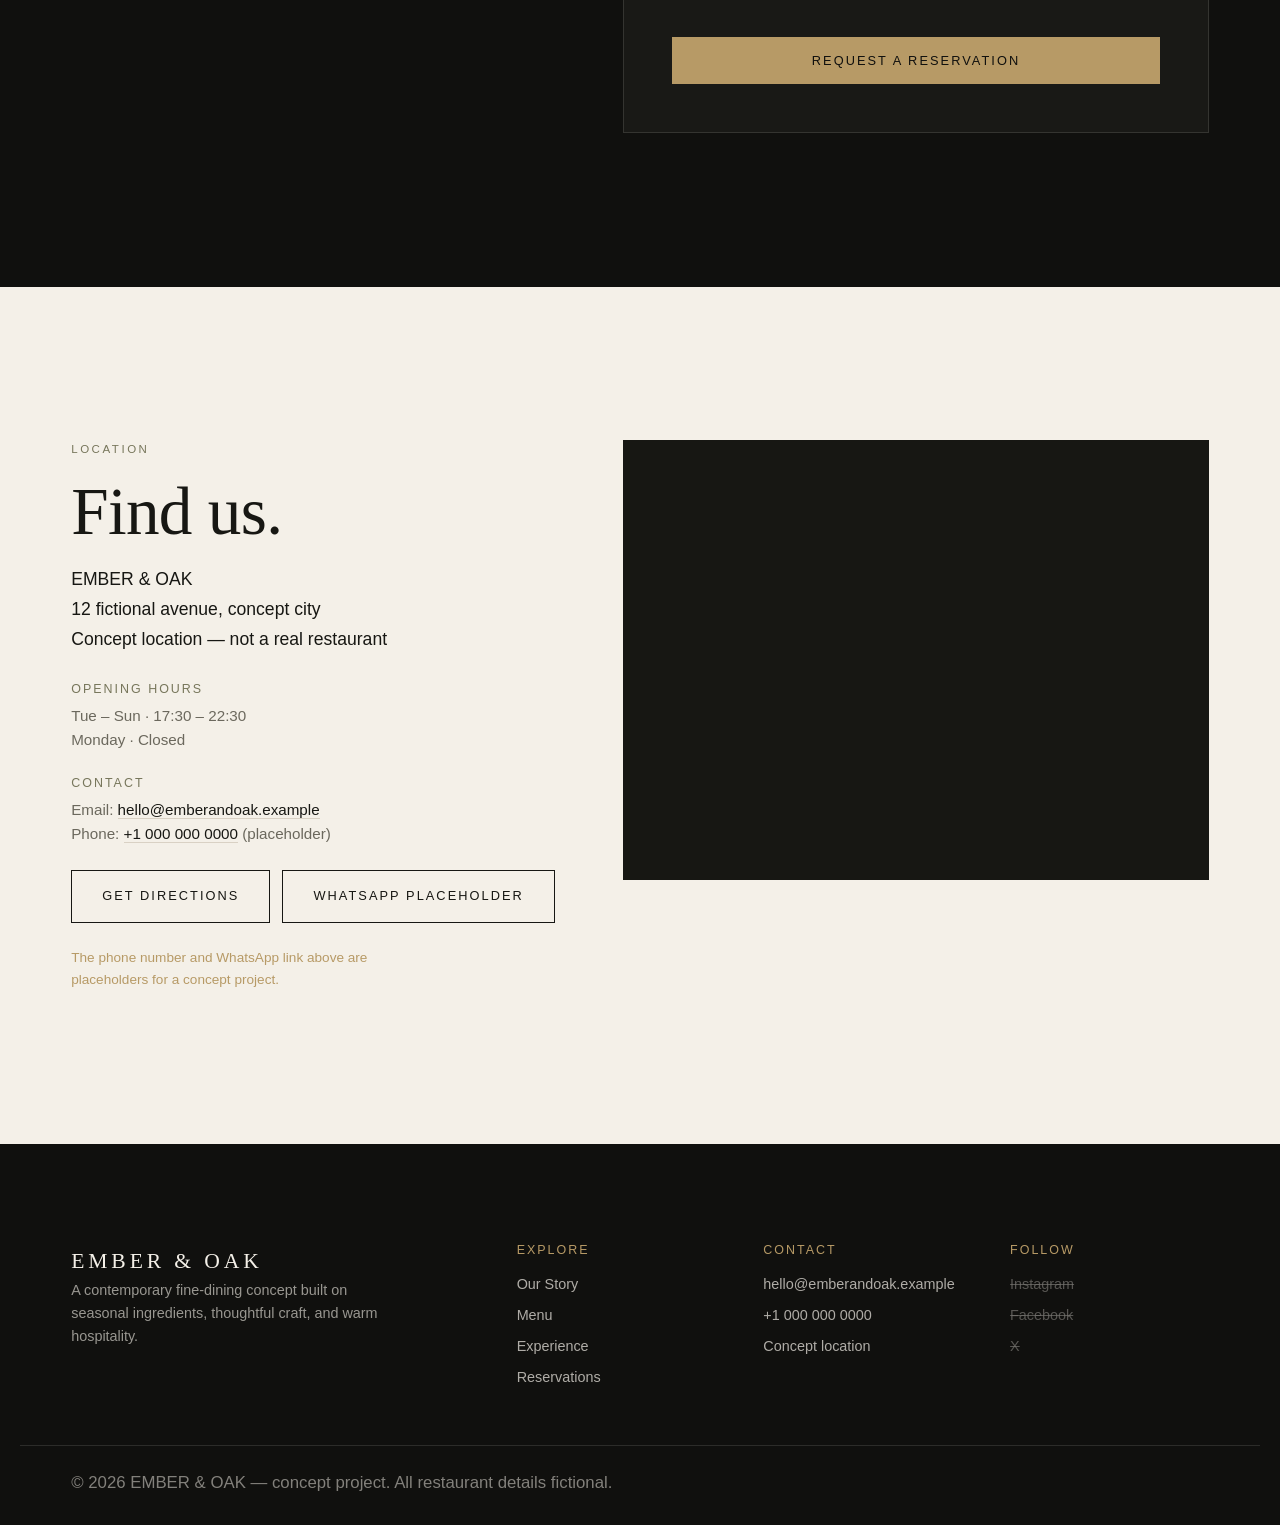
==== commit 1dcdfdf8: "footer changes" ====
--- a/index.html
+++ b/index.html
@@ -321,7 +321,7 @@
         </div>
       </div>
       <div class="container footer-bottom">
-        <p>© 2025 EMBER &amp; OAK — concept project. All restaurant details fictional.</p>
+        <p>© 2026 EMBER &amp; OAK — concept project. All restaurant details fictional.</p>
       </div>
     </footer>
   </main>
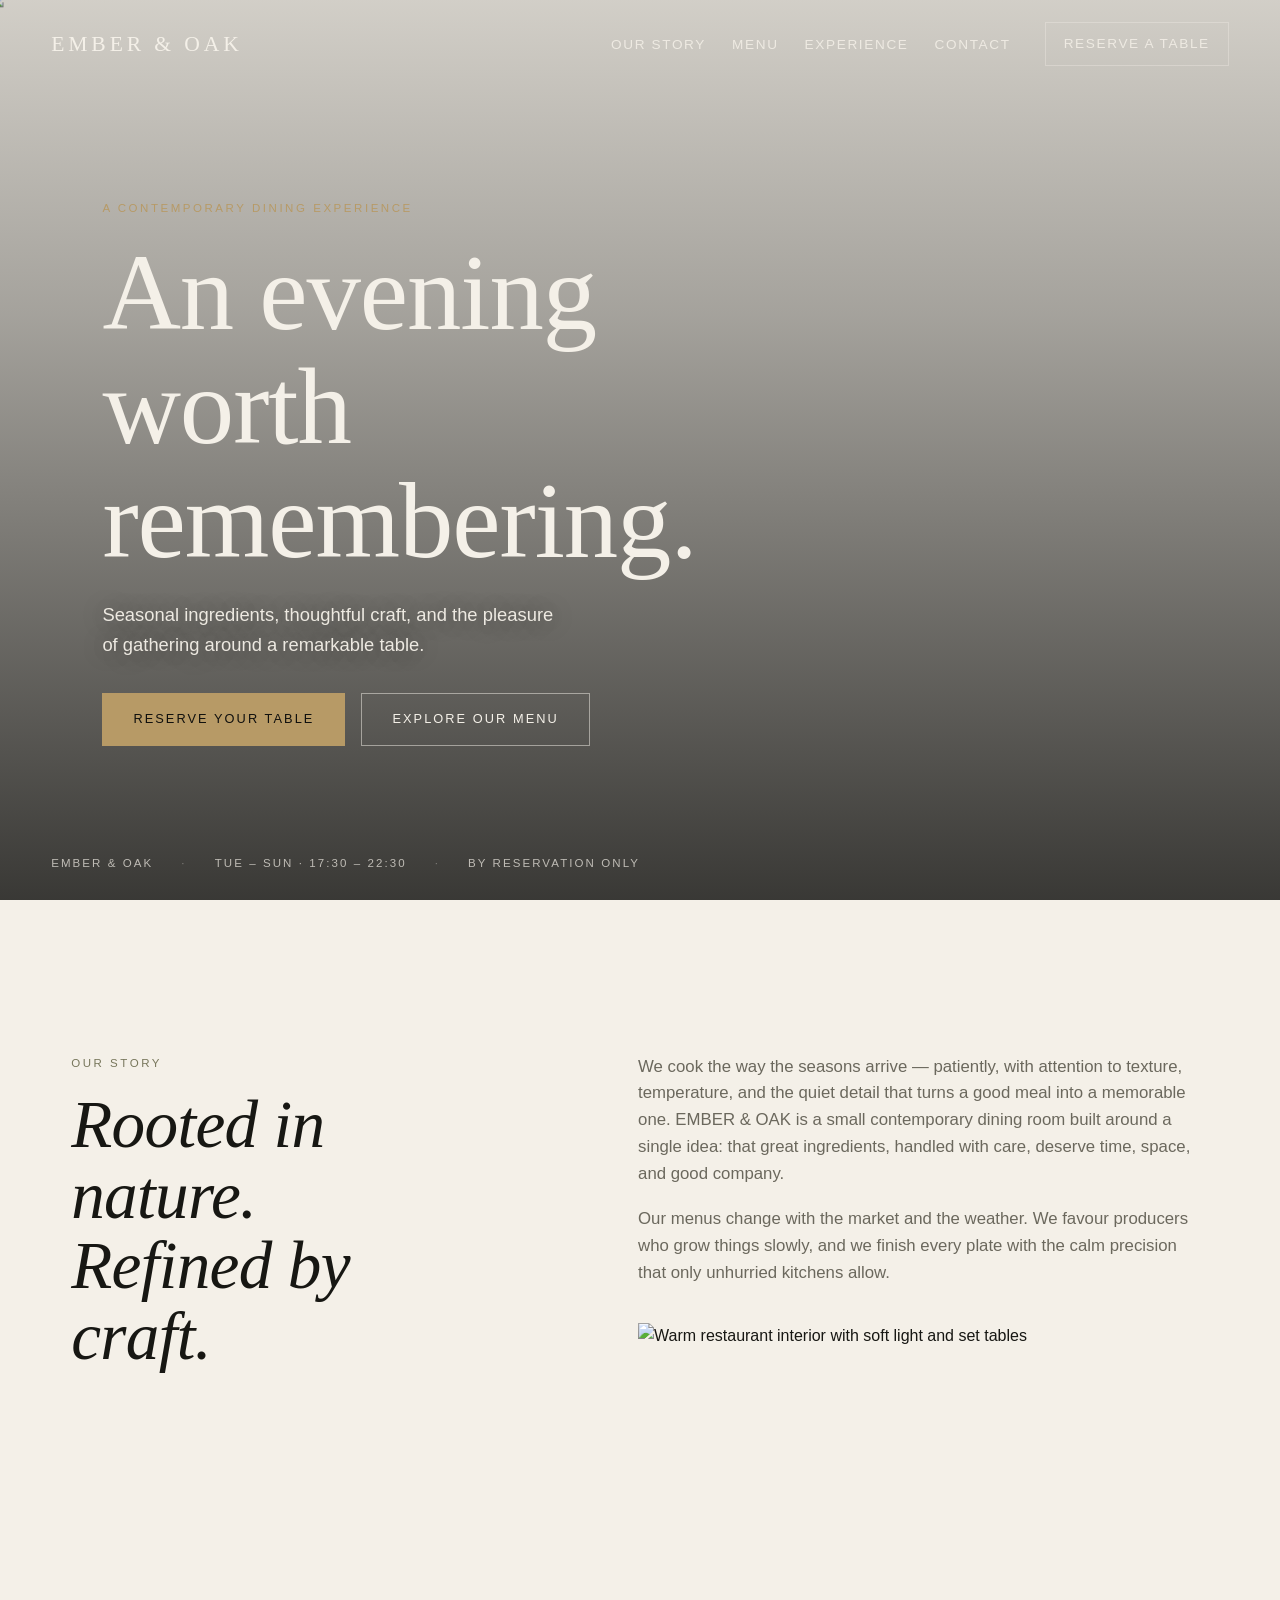
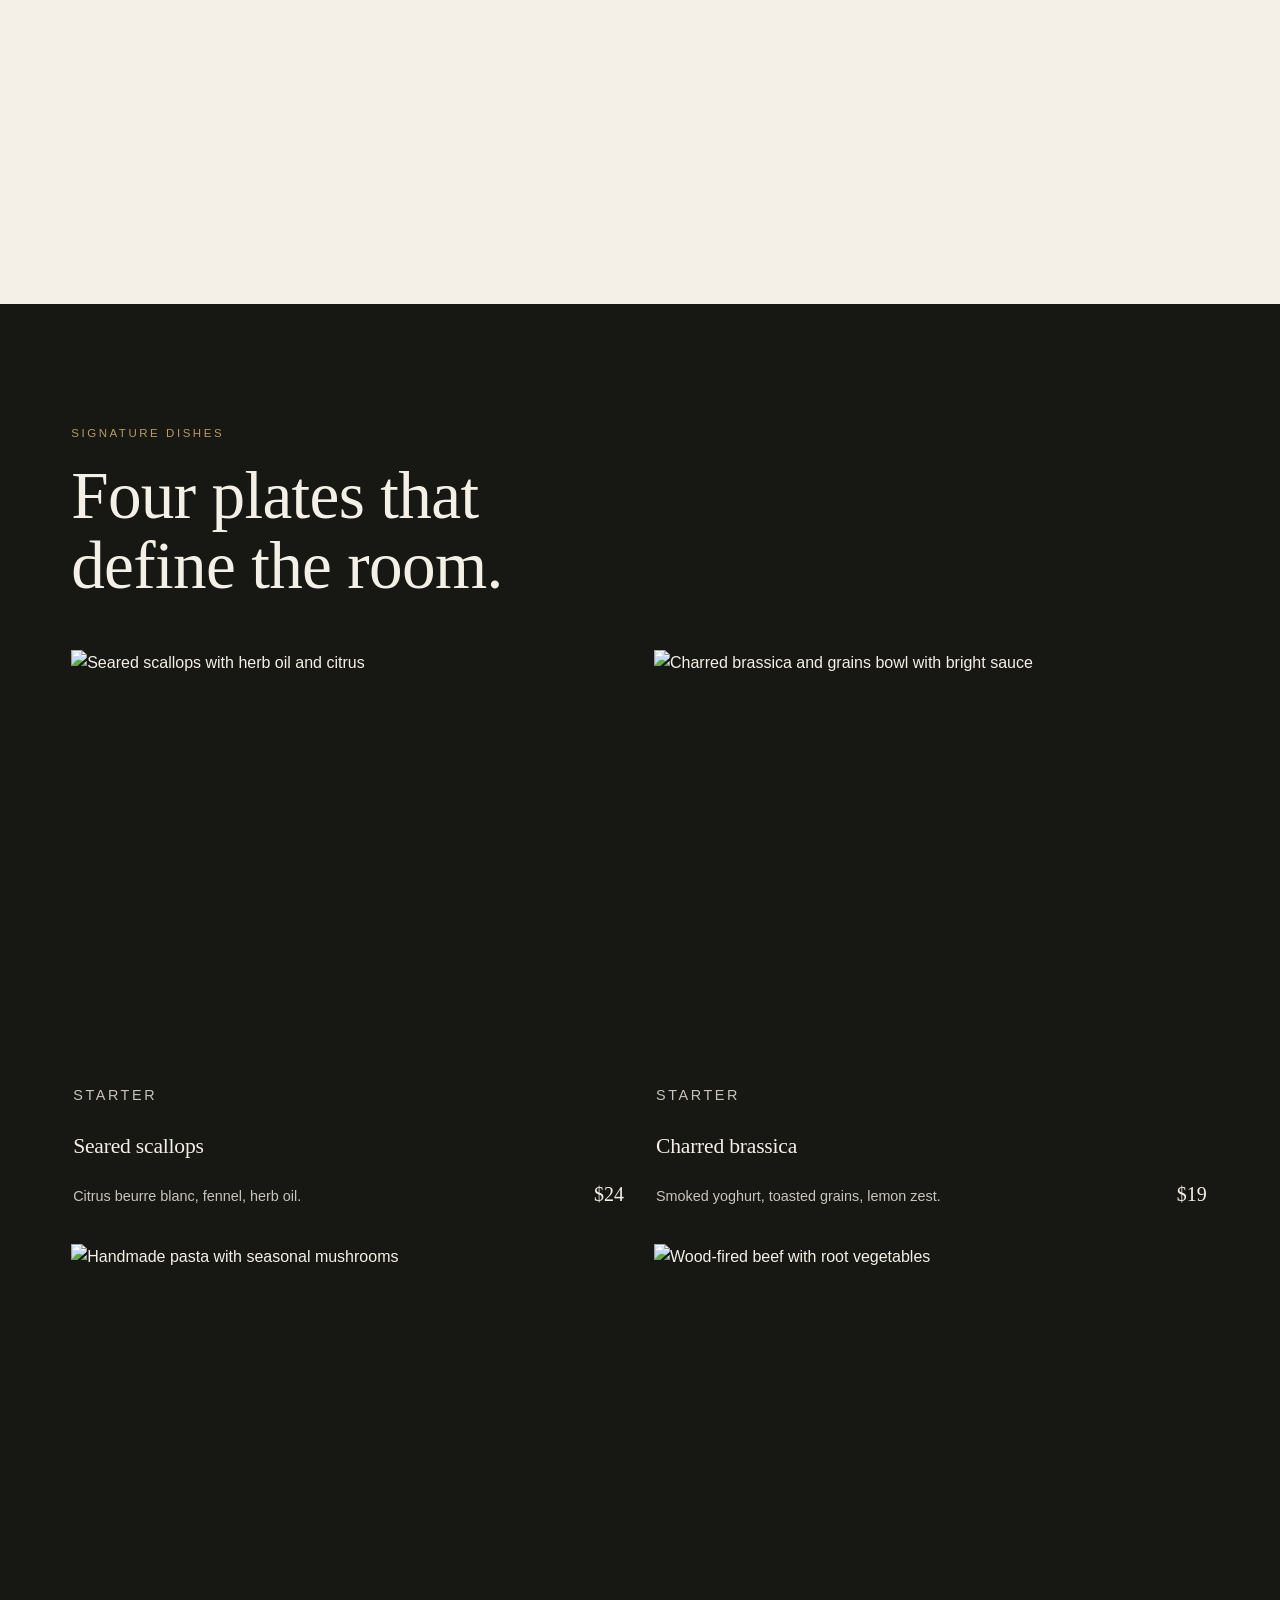
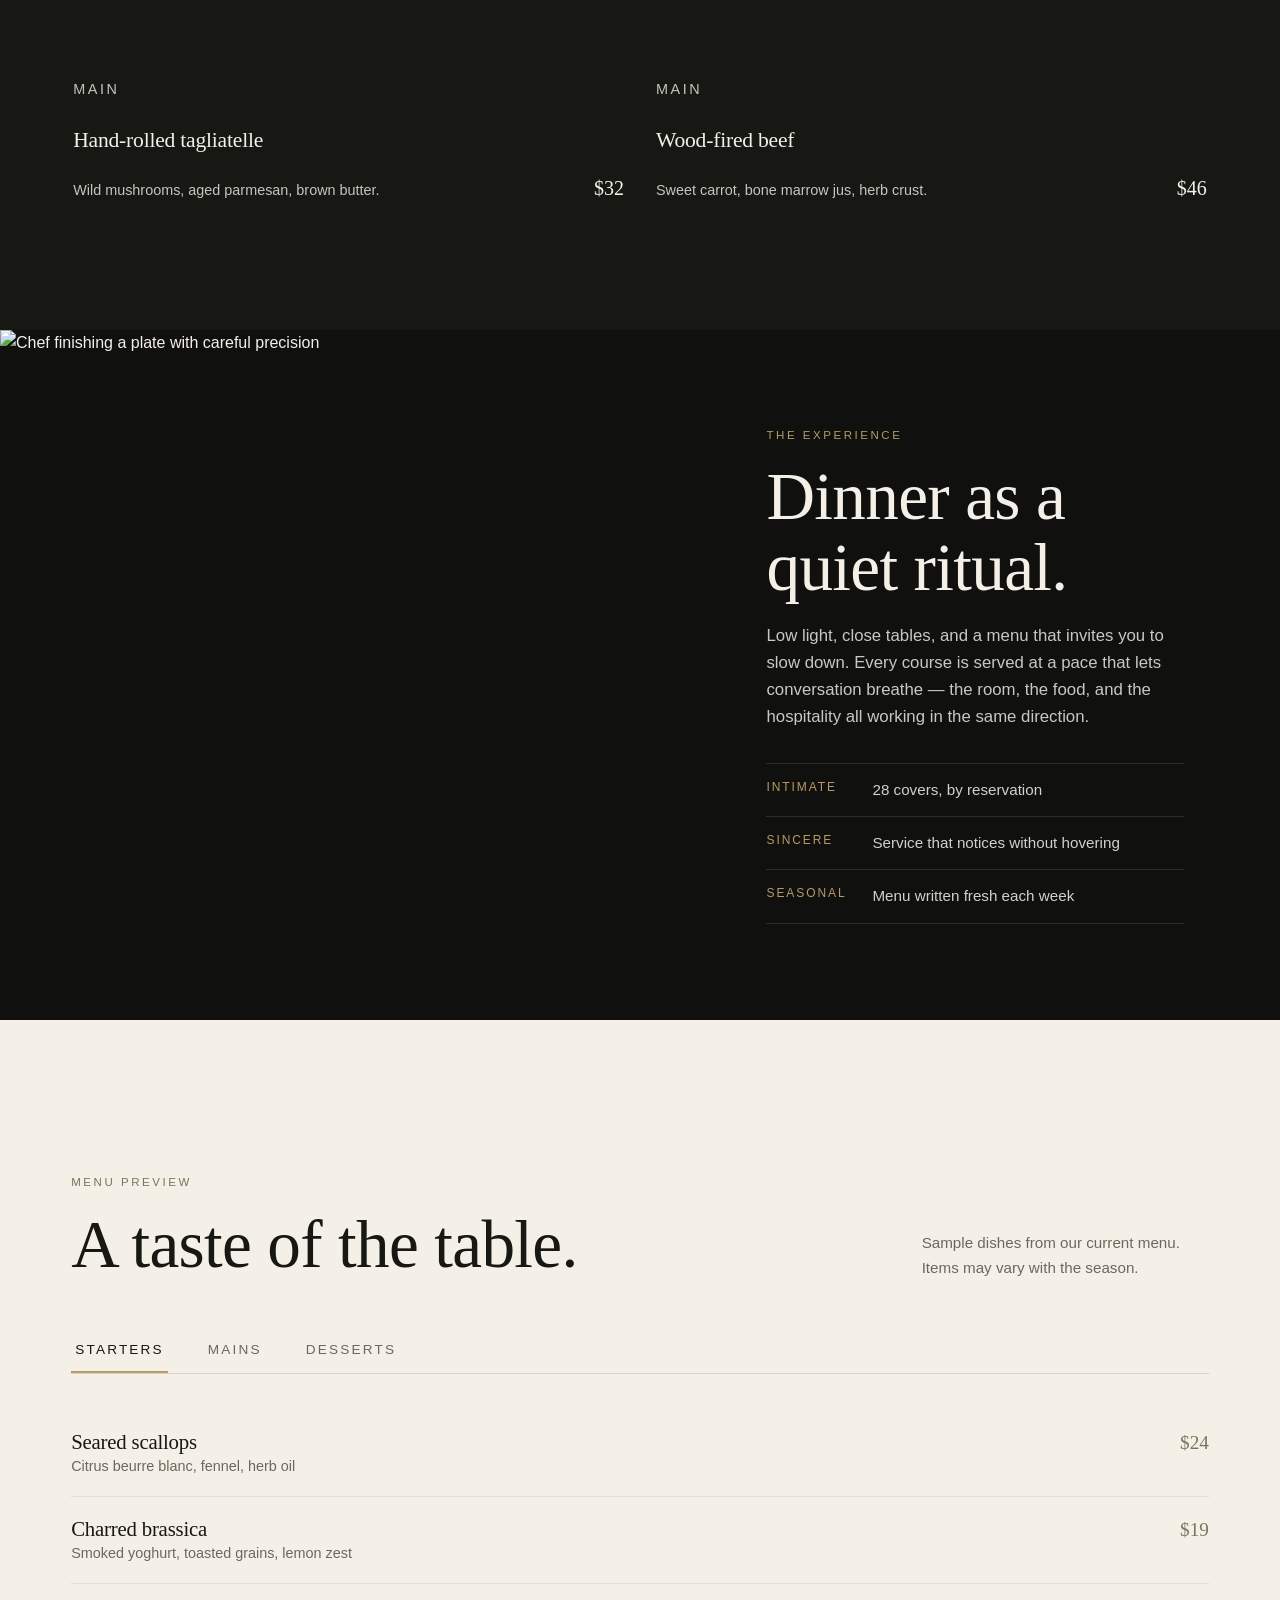
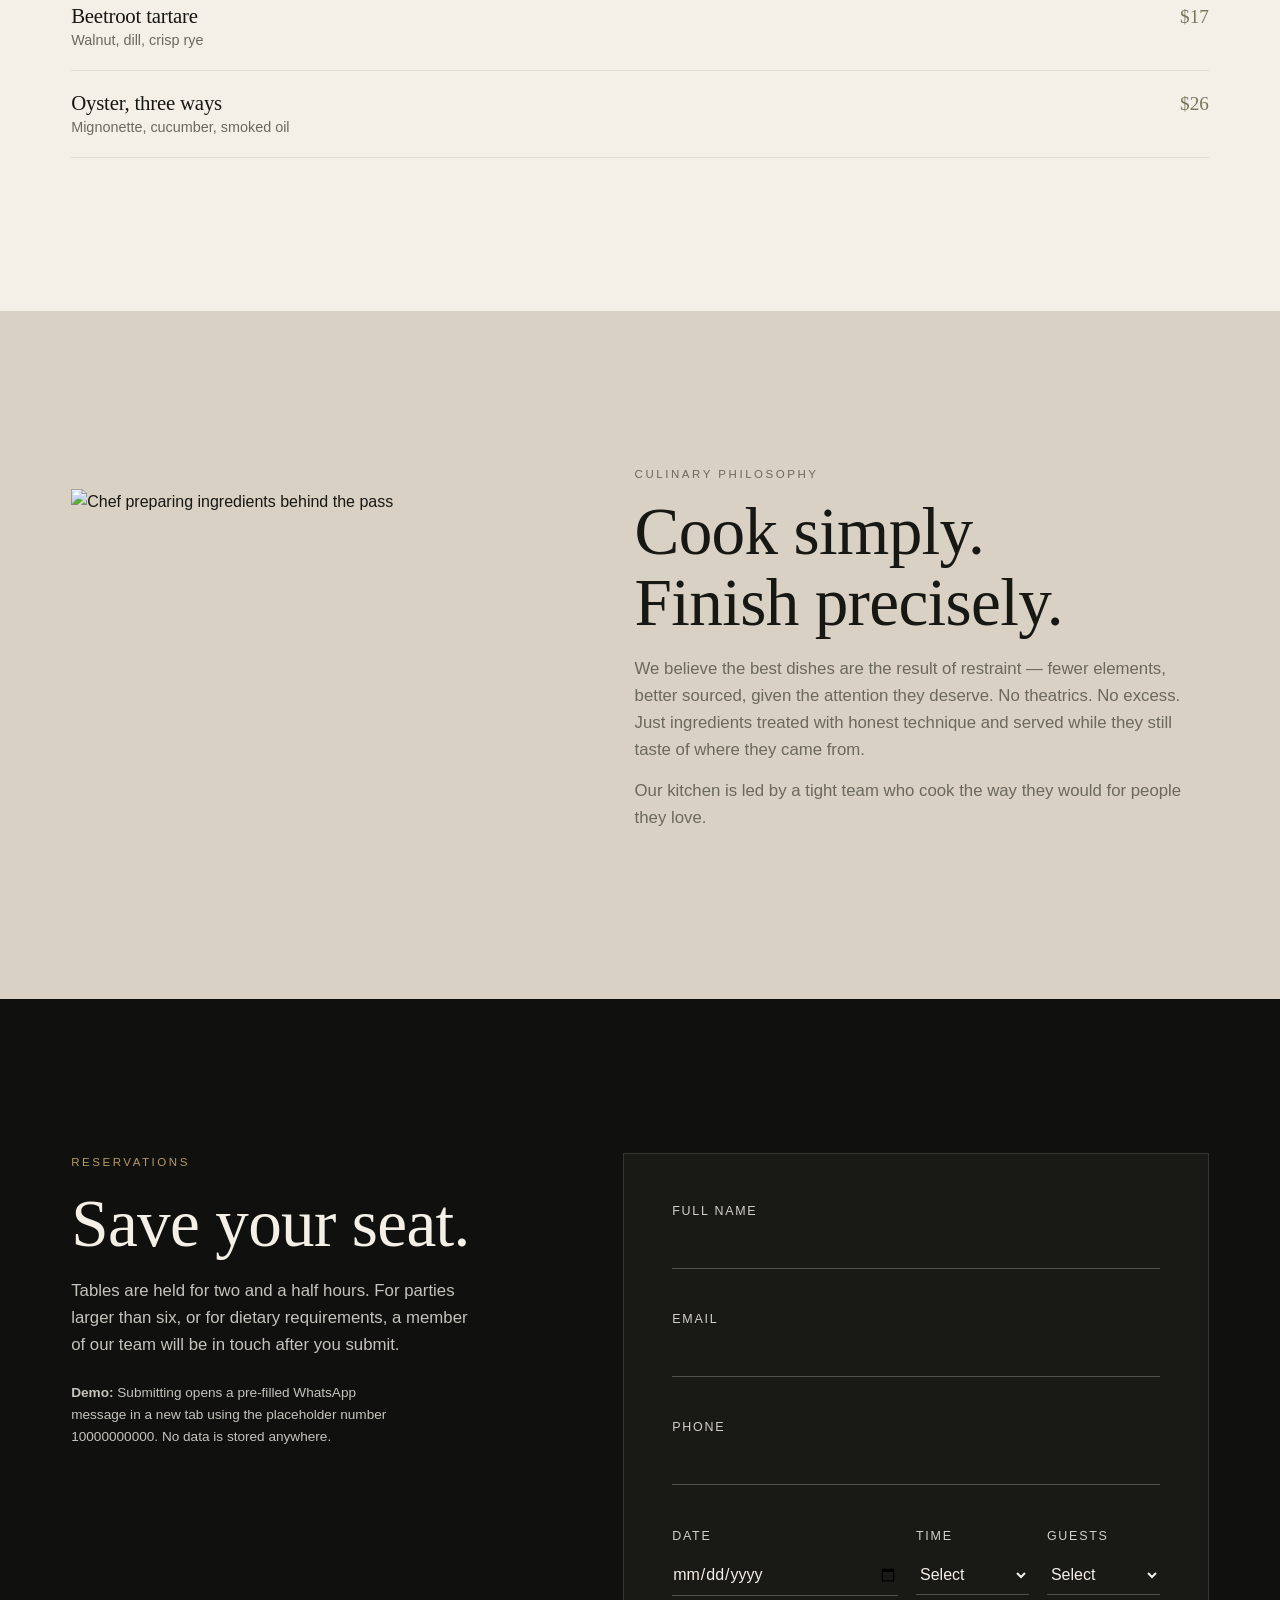
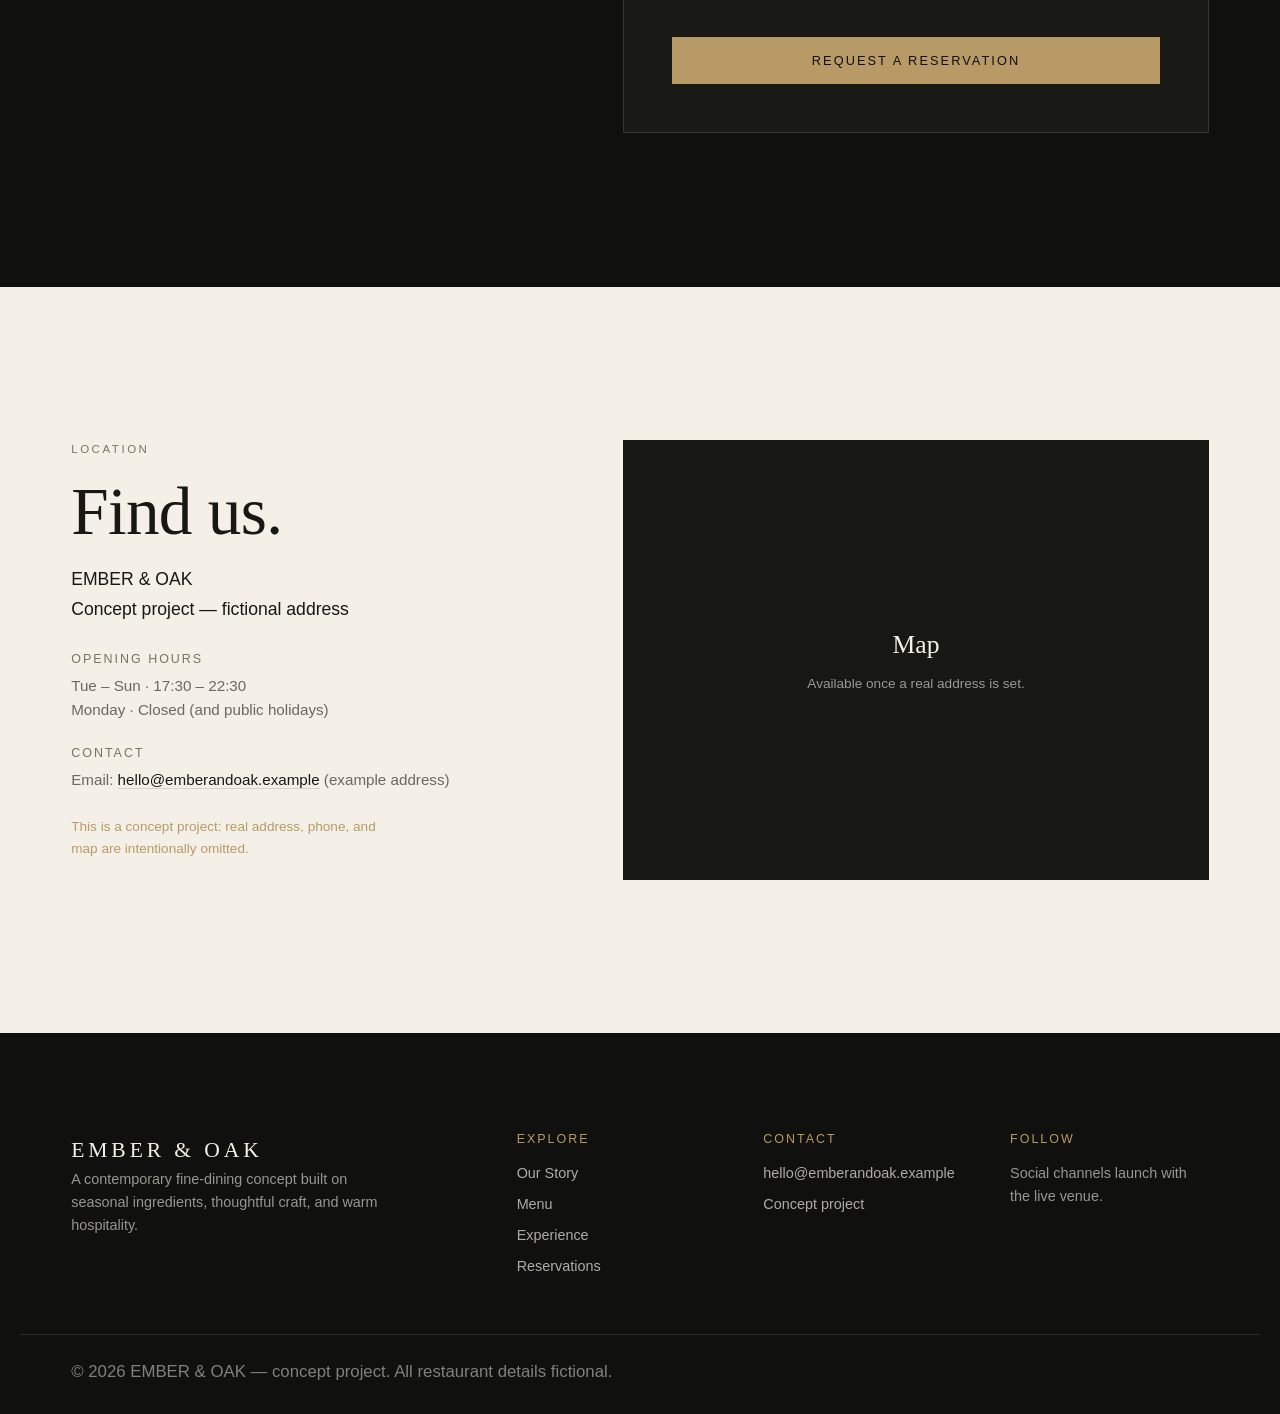
==== commit 0ea24fe3: "some baisc improvment" ====
--- a/index.html
+++ b/index.html
@@ -11,8 +11,12 @@
 <meta property="og:title" content="EMBER &amp; OAK - Contemporary Fine Dining" />
 <meta property="og:description" content="A contemporary fine-dining concept celebrating seasonal ingredients, thoughtful craft, and warm hospitality." />
 <meta property="og:type" content="website" />
+<meta property="og:url" content="/" />
+<meta property="og:image" content="https://images.unsplash.com/photo-1414235077428-338989a2e8c0?auto=format&fit=crop&w=1200&q=80" />
+<meta property="og:image:alt" content="Candlelit fine-dining table set with plated courses" />
 <meta name="twitter:card" content="summary_large_image" />
 <meta name="twitter:title" content="EMBER &amp; OAK - Contemporary Fine Dining" />
+<meta name="twitter:image" content="https://images.unsplash.com/photo-1414235077428-338989a2e8c0?auto=format&fit=crop&w=1200&q=80" />
   <link rel="preconnect" href="https://fonts.googleapis.com" />
   <link rel="preconnect" href="https://fonts.gstatic.com" crossorigin />
   <link href="https://fonts.googleapis.com/css2?family=Cormorant+Garamond:ital,wght@0,400;0,500;0,600;1,400;1,500&family=Manrope:wght@300;400;500;600;700&display=swap" rel="stylesheet" />
@@ -41,7 +45,7 @@
   <main id="main">
     <section class="hero" id="hero">
       <div class="hero-media">
-        <img src="https://images.unsplash.com/photo-1414235077428-338989a2e8c0?auto=format&fit=crop&w=2000&q=80" alt="Candlelit fine-dining table set with plated courses" width="2000" height="1333" fetchpriority="high" decoding="async" />
+        <img src="https://images.unsplash.com/photo-1414235077428-338989a2e8c0?auto=format&fit=crop&w=1200&q=80" srcset="https://images.unsplash.com/photo-1414235077428-338989a2e8c0?auto=format&fit=crop&w=640&q=75 640w, https://images.unsplash.com/photo-1414235077428-338989a2e8c0?auto=format&fit=crop&w=960&q=75 960w, https://images.unsplash.com/photo-1414235077428-338989a2e8c0?auto=format&fit=crop&w=1200&q=80 1200w, https://images.unsplash.com/photo-1414235077428-338989a2e8c0?auto=format&fit=crop&w=1600&q=80 1600w, https://images.unsplash.com/photo-1414235077428-338989a2e8c0?auto=format&fit=crop&w=2000&q=80 2000w" sizes="100vw" alt="Candlelit fine-dining table set with plated courses" width="2000" height="1333" fetchpriority="high" decoding="async" />
       </div>
       <div class="hero-shade" aria-hidden="true"></div>
       <div class="hero-content">
@@ -56,7 +60,7 @@
       <div class="hero-meta" aria-label="Opening details">
         <span>EMBER &amp; OAK</span>
         <span>Tue – Sun · 17:30 – 22:30</span>
-        <span>Concept location · Downtown</span>
+        <span>By reservation only</span>
       </div>
     </section>
 
@@ -70,7 +74,7 @@
           <p>We cook the way the seasons arrive — patiently, with attention to texture, temperature, and the quiet detail that turns a good meal into a memorable one. EMBER &amp; OAK is a small contemporary dining room built around a single idea: that great ingredients, handled with care, deserve time, space, and good company.</p>
           <p>Our menus change with the market and the weather. We favour producers who grow things slowly, and we finish every plate with the calm precision that only unhurried kitchens allow.</p>
           <div class="story-image">
-            <img src="https://images.unsplash.com/photo-1517248135467-4c7edcad34c4?auto=format&fit=crop&w=1400&q=75" alt="Warm restaurant interior with soft light and set tables" width="1400" height="933" loading="lazy" decoding="async" />
+            <img src="https://images.unsplash.com/photo-1517248135467-4c7edcad34c4?auto=format&fit=crop&w=900&q=75" srcset="https://images.unsplash.com/photo-1517248135467-4c7edcad34c4?auto=format&fit=crop&w=600&q=75 600w, https://images.unsplash.com/photo-1517248135467-4c7edcad34c4?auto=format&fit=crop&w=900&q=75 900w, https://images.unsplash.com/photo-1517248135467-4c7edcad34c4?auto=format&fit=crop&w=1400&q=75 1400w" sizes="(max-width: 980px) 100vw, 55vw" alt="Warm restaurant interior with soft light and set tables" width="1400" height="933" loading="lazy" decoding="async" />
           </div>
         </div>
       </div>
@@ -85,7 +89,7 @@
         <div class="dish-grid">
           <article class="dish dish--a">
             <div class="dish-media">
-              <img src="https://images.unsplash.com/photo-1555939594-58d7cb561ad1?auto=format&fit=crop&w=1000&q=75" alt="Seared scallops with herb oil and citrus" width="1000" height="750" loading="lazy" decoding="async" />
+              <img src="https://images.unsplash.com/photo-1555939594-58d7cb561ad1?auto=format&fit=crop&w=600&q=75" srcset="https://images.unsplash.com/photo-1555939594-58d7cb561ad1?auto=format&fit=crop&w=400&q=75 400w, https://images.unsplash.com/photo-1555939594-58d7cb561ad1?auto=format&fit=crop&w=600&q=75 600w, https://images.unsplash.com/photo-1555939594-58d7cb561ad1?auto=format&fit=crop&w=1000&q=75 1000w" sizes="(max-width: 720px) 100vw, 50vw" alt="Seared scallops with herb oil and citrus" width="1000" height="750" loading="lazy" decoding="async" />
             </div>
             <div class="dish-body">
               <p class="dish-cat">Starter</p>
@@ -96,7 +100,7 @@
           </article>
           <article class="dish dish--b">
             <div class="dish-media">
-              <img src="https://images.unsplash.com/photo-1546069901-ba9599a7e63c?auto=format&fit=crop&w=1000&q=75" alt="Charred brassica and grains bowl with bright sauce" width="1000" height="750" loading="lazy" decoding="async" />
+              <img src="https://images.unsplash.com/photo-1546069901-ba9599a7e63c?auto=format&fit=crop&w=600&q=75" srcset="https://images.unsplash.com/photo-1546069901-ba9599a7e63c?auto=format&fit=crop&w=400&q=75 400w, https://images.unsplash.com/photo-1546069901-ba9599a7e63c?auto=format&fit=crop&w=600&q=75 600w, https://images.unsplash.com/photo-1546069901-ba9599a7e63c?auto=format&fit=crop&w=1000&q=75 1000w" sizes="(max-width: 720px) 100vw, 50vw" alt="Charred brassica and grains bowl with bright sauce" width="1000" height="750" loading="lazy" decoding="async" />
             </div>
             <div class="dish-body">
               <p class="dish-cat">Starter</p>
@@ -107,7 +111,7 @@
           </article>
           <article class="dish dish--c">
             <div class="dish-media">
-              <img src="https://images.unsplash.com/photo-1551183053-bf91a1d81141?auto=format&fit=crop&w=1000&q=75" alt="Handmade pasta with seasonal mushrooms" width="1000" height="750" loading="lazy" decoding="async" />
+              <img src="https://images.unsplash.com/photo-1551183053-bf91a1d81141?auto=format&fit=crop&w=600&q=75" srcset="https://images.unsplash.com/photo-1551183053-bf91a1d81141?auto=format&fit=crop&w=400&q=75 400w, https://images.unsplash.com/photo-1551183053-bf91a1d81141?auto=format&fit=crop&w=600&q=75 600w, https://images.unsplash.com/photo-1551183053-bf91a1d81141?auto=format&fit=crop&w=1000&q=75 1000w" sizes="(max-width: 720px) 100vw, 50vw" alt="Handmade pasta with seasonal mushrooms" width="1000" height="750" loading="lazy" decoding="async" />
             </div>
             <div class="dish-body">
               <p class="dish-cat">Main</p>
@@ -118,7 +122,7 @@
           </article>
           <article class="dish dish--d">
             <div class="dish-media">
-              <img src="https://images.unsplash.com/photo-1544025162-d76694265947?auto=format&fit=crop&w=1000&q=75" alt="Wood-fired beef with root vegetables" width="1000" height="750" loading="lazy" decoding="async" />
+              <img src="https://images.unsplash.com/photo-1544025162-d76694265947?auto=format&fit=crop&w=600&q=75" srcset="https://images.unsplash.com/photo-1544025162-d76694265947?auto=format&fit=crop&w=400&q=75 400w, https://images.unsplash.com/photo-1544025162-d76694265947?auto=format&fit=crop&w=600&q=75 600w, https://images.unsplash.com/photo-1544025162-d76694265947?auto=format&fit=crop&w=1000&q=75 1000w" sizes="(max-width: 720px) 100vw, 50vw" alt="Wood-fired beef with root vegetables" width="1000" height="750" loading="lazy" decoding="async" />
             </div>
             <div class="dish-body">
               <p class="dish-cat">Main</p>
@@ -133,7 +137,7 @@
 
     <section class="experience" id="experience">
       <div class="exp-media">
-        <img src="https://images.unsplash.com/photo-1504674900247-0877df9cc836?auto=format&fit=crop&w=1800&q=75" alt="Chef finishing a plate with careful precision" width="1800" height="1200" loading="lazy" decoding="async" />
+        <img src="https://images.unsplash.com/photo-1504674900247-0877df9cc836?auto=format&fit=crop&w=900&q=75" srcset="https://images.unsplash.com/photo-1504674900247-0877df9cc836?auto=format&fit=crop&w=600&q=75 600w, https://images.unsplash.com/photo-1504674900247-0877df9cc836?auto=format&fit=crop&w=900&q=75 900w, https://images.unsplash.com/photo-1504674900247-0877df9cc836?auto=format&fit=crop&w=1200&q=75 1200w, https://images.unsplash.com/photo-1504674900247-0877df9cc836?auto=format&fit=crop&w=1800&q=75 1800w" sizes="(max-width: 980px) 100vw, 50vw" alt="Chef finishing a plate with careful precision" width="1800" height="1200" loading="lazy" decoding="async" />
       </div>
       <div class="exp-content">
         <p class="eyebrow">The experience</p>
@@ -185,7 +189,7 @@
     <section class="philosophy" id="philosophy">
       <div class="container philo-grid">
         <div class="philo-image">
-          <img src="https://images.unsplash.com/photo-1552566626-52f8b828add9?auto=format&fit=crop&w=1200&q=75" alt="Chef preparing ingredients behind the pass" width="1200" height="800" loading="lazy" decoding="async" />
+          <img src="https://images.unsplash.com/photo-1552566626-52f8b828add9?auto=format&fit=crop&w=700&q=75" srcset="https://images.unsplash.com/photo-1552566626-52f8b828add9?auto=format&fit=crop&w=500&q=75 500w, https://images.unsplash.com/photo-1552566626-52f8b828add9?auto=format&fit=crop&w=700&q=75 700w, https://images.unsplash.com/photo-1552566626-52f8b828add9?auto=format&fit=crop&w=1200&q=75 1200w" sizes="(max-width: 980px) 100vw, 45vw" alt="Chef preparing ingredients behind the pass" width="1200" height="800" loading="lazy" decoding="async" />
         </div>
         <div class="philo-text">
           <p class="eyebrow">Culinary philosophy</p>
@@ -202,7 +206,7 @@
           <p class="eyebrow">Reservations</p>
           <h2>Save your seat.</h2>
           <p>Tables are held for two and a half hours. For parties larger than six, or for dietary requirements, a member of our team will be in touch after you submit.</p>
-          <p class="demo-note"><strong>Demo:</strong> Your details open as a pre-filled WhatsApp message to the placeholder number. No data is stored.</p>
+          <p class="demo-note"><strong>Demo:</strong> Submitting opens a pre-filled WhatsApp message in a new tab using the placeholder number 10000000000. No data is stored anywhere.</p>
         </div>
         <form class="reserve-form" id="reserveForm" novalidate>
           <div class="field">
@@ -244,7 +248,7 @@
             </div>
           </div>
           <button class="btn btn-primary btn-full" type="submit">Request a Reservation</button>
-          <p class="form-success" id="formSuccess" hidden role="status" aria-live="polite">Thank you. This is a demo — no reservation has been sent.</p>
+          <p class="form-success" id="formSuccess" hidden role="status" aria-live="polite" tabindex="-1">Your request is ready. A pre-filled WhatsApp draft opened in a new tab. This is a demo: no reservation was actually sent and nothing was stored.</p>
         </form>
       </div>
     </section>
@@ -256,33 +260,23 @@
           <h2>Find us.</h2>
           <address>
             <span>EMBER &amp; OAK</span>
-            <span>12 fictional avenue, concept city</span>
-            <span>Concept location — not a real restaurant</span>
+            <span>Concept project — fictional address</span>
           </address>
           <div class="loc-hours">
             <h4>Opening hours</h4>
             <p>Tue – Sun · 17:30 – 22:30</p>
-            <p>Monday · Closed</p>
+            <p>Monday · Closed (and public holidays)</p>
           </div>
           <div class="loc-contact">
             <h4>Contact</h4>
-            <p>Email: <a href="mailto:hello@emberandoak.example">hello@emberandoak.example</a></p>
-            <p>Phone: <a href="tel:+10000000000">+1 000 000 0000</a> (placeholder)</p>
-          </div>
-          <div class="loc-actions">
-            <a class="btn btn-outline" href="#contact">Get Directions</a>
-            <a class="btn btn-outline" href="https://wa.me/10000000000" target="_blank" rel="noopener">WhatsApp Placeholder</a>
-          </div>
-          <p class="demo-note">The phone number and WhatsApp link above are placeholders for a concept project.</p>
-        </div>
-        <div class="loc-map" aria-label="Map">
-          <div class="map-placeholder map-placeholder--map">
-            <iframe
-              title="Map showing the concept restaurant location"
-              src="https://www.google.com/maps?q=12+fictitious+avenue,+concept+city&output=embed"
-              loading="lazy"
-              referrerpolicy="no-referrer-when-downgrade"
-              allowfullscreen></iframe>
+            <p>Email: <a href="mailto:hello@emberandoak.example">hello@emberandoak.example</a> (example address)</p>
+          </div>
+          <p class="demo-note">This is a concept project: real address, phone, and map are intentionally omitted.</p>
+        </div>
+        <div class="loc-map" aria-hidden="true">
+          <div class="map-placeholder">
+            <span>Map</span>
+            <small>Available once a real address is set.</small>
           </div>
         </div>
       </div>
@@ -307,17 +301,12 @@
           <h4>Contact</h4>
           <ul>
             <li><a href="mailto:hello@emberandoak.example">hello@emberandoak.example</a></li>
-            <li><a href="">+1 000 000 0000</a></li>
-            <li>Concept location</li>
+            <li>Concept project</li>
           </ul>
         </div>
         <div class="footer-col">
           <h4>Follow</h4>
-          <ul class="social" aria-label="Social media (placeholder links)">
-            <li><a href="#" aria-disabled="true" tabindex="-1">Instagram</a></li>
-            <li><a href="#" aria-disabled="true" tabindex="-1">Facebook</a></li>
-            <li><a href="#" aria-disabled="true" tabindex="-1">X</a></li>
-          </ul>
+          <p class="footer-note">Social channels launch with the live venue.</p>
         </div>
       </div>
       <div class="container footer-bottom">
--- a/styles.css
+++ b/styles.css
@@ -65,7 +65,7 @@
 .hero-content{position:relative;z-index:2;padding:0 var(--gutter) 12vh;max-width:780px;align-self:end;margin-left:var(--gutter)}
 .hero-content .eyebrow{color:var(--gold)}
 .hero h1{margin-bottom:22px}
-.hero-lede{font-size:1.15rem;max-width:46ch;margin-bottom:34px;opacity:.9}
+.hero-lede{font-size:1.15rem;max-width:46ch;margin-bottom:34px;opacity:.95;text-shadow:0 1px 24px rgba(0,0,0,.45)}
 .hero-actions{display:flex;gap:16px;flex-wrap:wrap}
 .hero-meta{position:relative;z-index:2;display:flex;gap:28px;padding:0 var(--gutter) 28px;font-size:.72rem;letter-spacing:.18em;text-transform:uppercase;opacity:.7;flex-wrap:wrap}
 .hero-meta span:not(:first-child)::before{content:"·";margin-right:28px;opacity:.5}
@@ -106,7 +106,7 @@
 .dish-body{padding:18px 2px 0;display:flex;align-items:baseline;justify-content:space-between;gap:16px;flex-wrap:wrap}
 .dish-cat{font-size:.7rem;letter-spacing:.18em;text-transform:uppercase;color:var(--gold);margin:0}
 .dish-body h3{font-size:1.35rem;margin:4px 0;flex-basis:100%}
-.dish-body p{font-size:.9rem;max-width:none;color:rgba(244,240,232,.65);margin:0 0 8px}
+.dish-body p{font-size:.9rem;max-width:none;color:rgba(244,240,232,.8);margin:0 0 8px}
 .dish-price{font-family:var(--font-display);font-size:1.25rem;color:var(--ivory);font-variant-numeric:tabular-nums}
 
 /* EXPERIENCE */
@@ -116,9 +116,9 @@
 .exp-content{padding:clamp(48px,8vw,96px);display:flex;flex-direction:column;justify-content:center}
 .exp-content .eyebrow{color:var(--gold)}
 .exp-content h2{color:var(--ivory);margin-bottom:20px}
-.exp-content p{color:rgba(244,240,232,.7);max-width:52ch}
+.exp-content p{color:rgba(244,240,232,.82);max-width:52ch}
 .exp-list{margin-top:32px;border-top:1px solid rgba(244,240,232,.12)}
-.exp-list li{display:flex;gap:18px;padding:14px 0;border-bottom:1px solid rgba(244,240,232,.12);font-size:.95rem;color:rgba(244,240,232,.8)}
+.exp-list li{display:flex;gap:18px;padding:14px 0;border-bottom:1px solid rgba(244,240,232,.12);font-size:.95rem;color:rgba(244,240,232,.86)}
 .exp-list li span{color:var(--gold);min-width:88px;font-size:.75rem;letter-spacing:.16em;text-transform:uppercase}
 
 /* MENU */
@@ -149,7 +149,7 @@
 .reserve .eyebrow{color:var(--gold)}
 .reserve h2{color:var(--ivory);margin-bottom:18px}
 .reserve-grid{display:grid;grid-template-columns:1fr 1.2fr;gap:64px;align-items:start}
-.reserve-text p{color:rgba(244,240,232,.7);max-width:44ch}
+.reserve-text p{color:rgba(244,240,232,.8);max-width:44ch}
 .demo-note{margin-top:24px;font-size:.85rem;color:var(--gold);max-width:44ch}
 .reserve-form{background:rgba(244,240,232,.04);padding:clamp(28px,4vw,48px);border:1px solid rgba(244,240,232,.12)}
 .field{margin-bottom:20px}
@@ -186,6 +186,7 @@
 .footer-col li{margin-bottom:8px;font-size:.9rem;color:rgba(244,240,232,.7)}
 .footer-col a{transition:color .3s}
 .footer-col a:hover{color:var(--ivory)}
+.footer-note{font-size:.9rem;color:rgba(244,240,232,.6);max-width:40ch}
 .social a[aria-disabled="true"]{opacity:.45;cursor:default;text-decoration:line-through}
 .footer-bottom{padding-top:24px;border-top:1px solid rgba(244,240,232,.12);font-size:.78rem;color:rgba(244,240,232,.5)}
 
